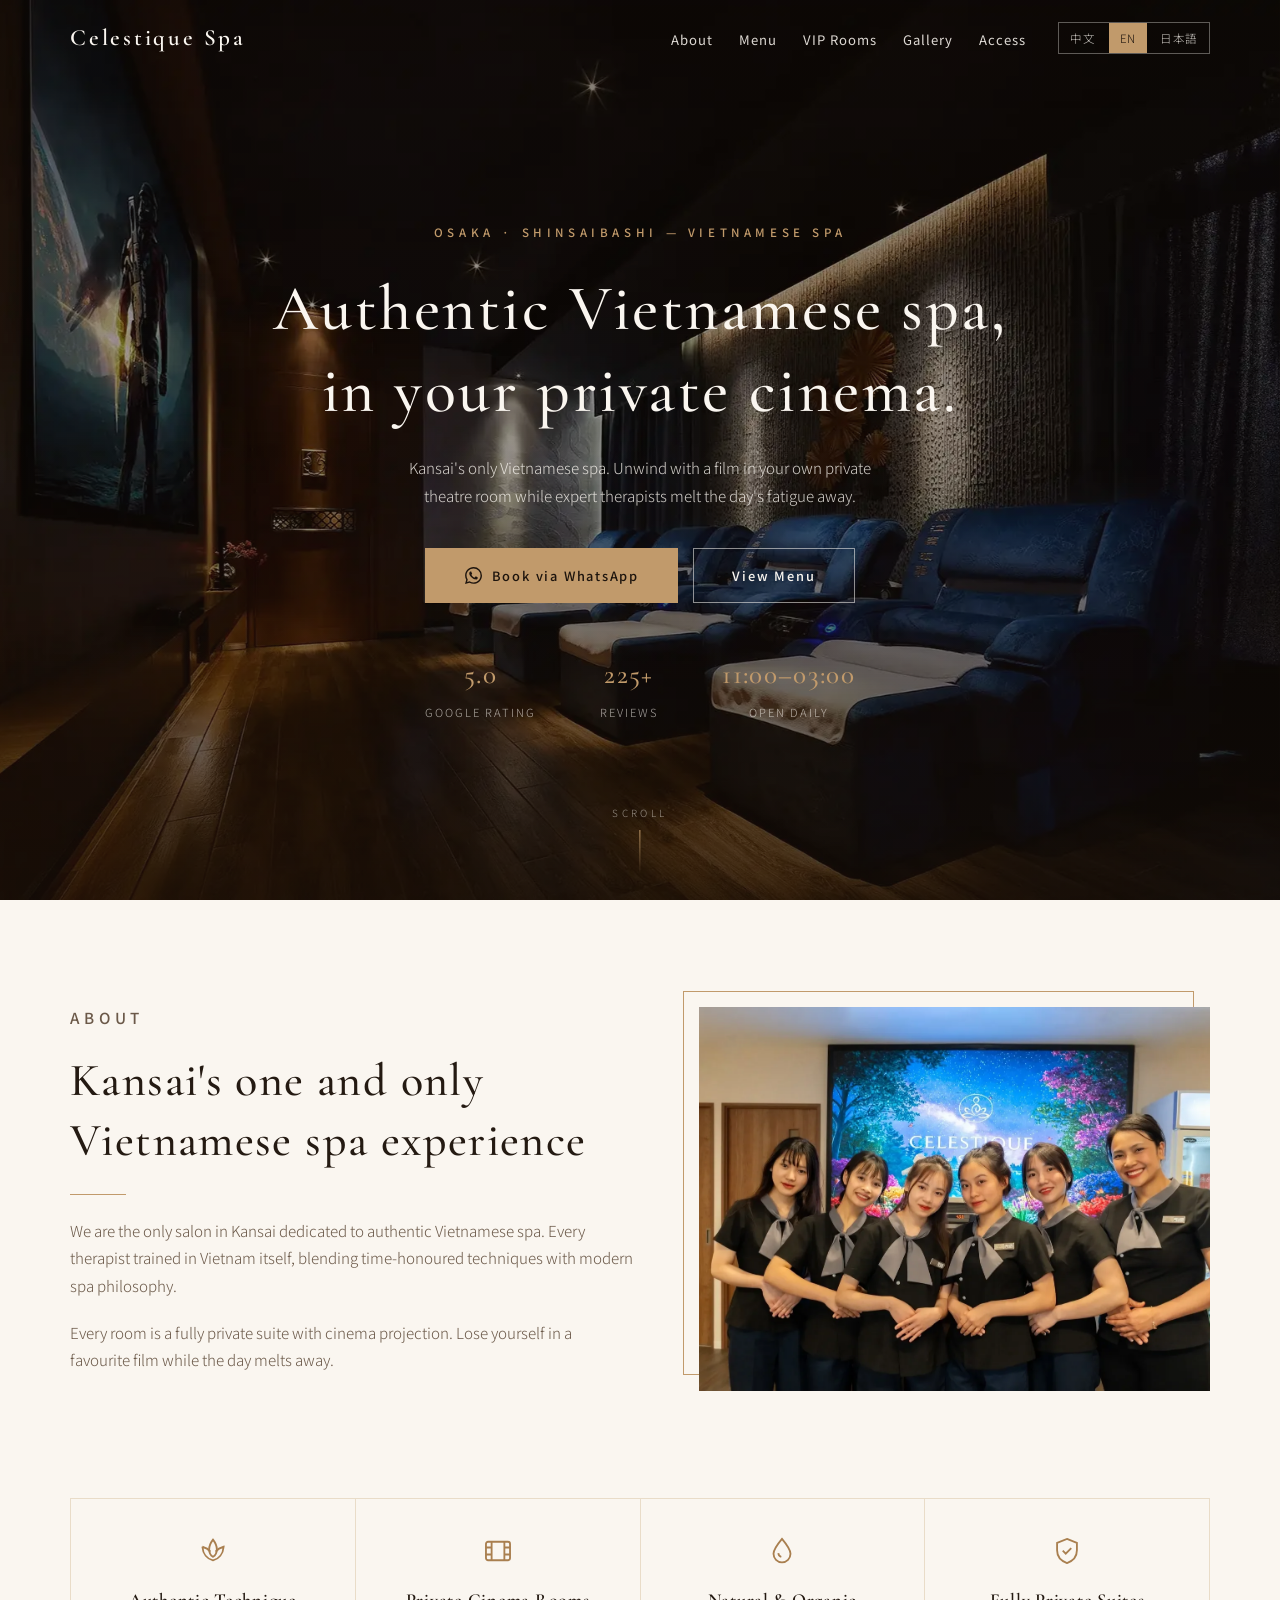
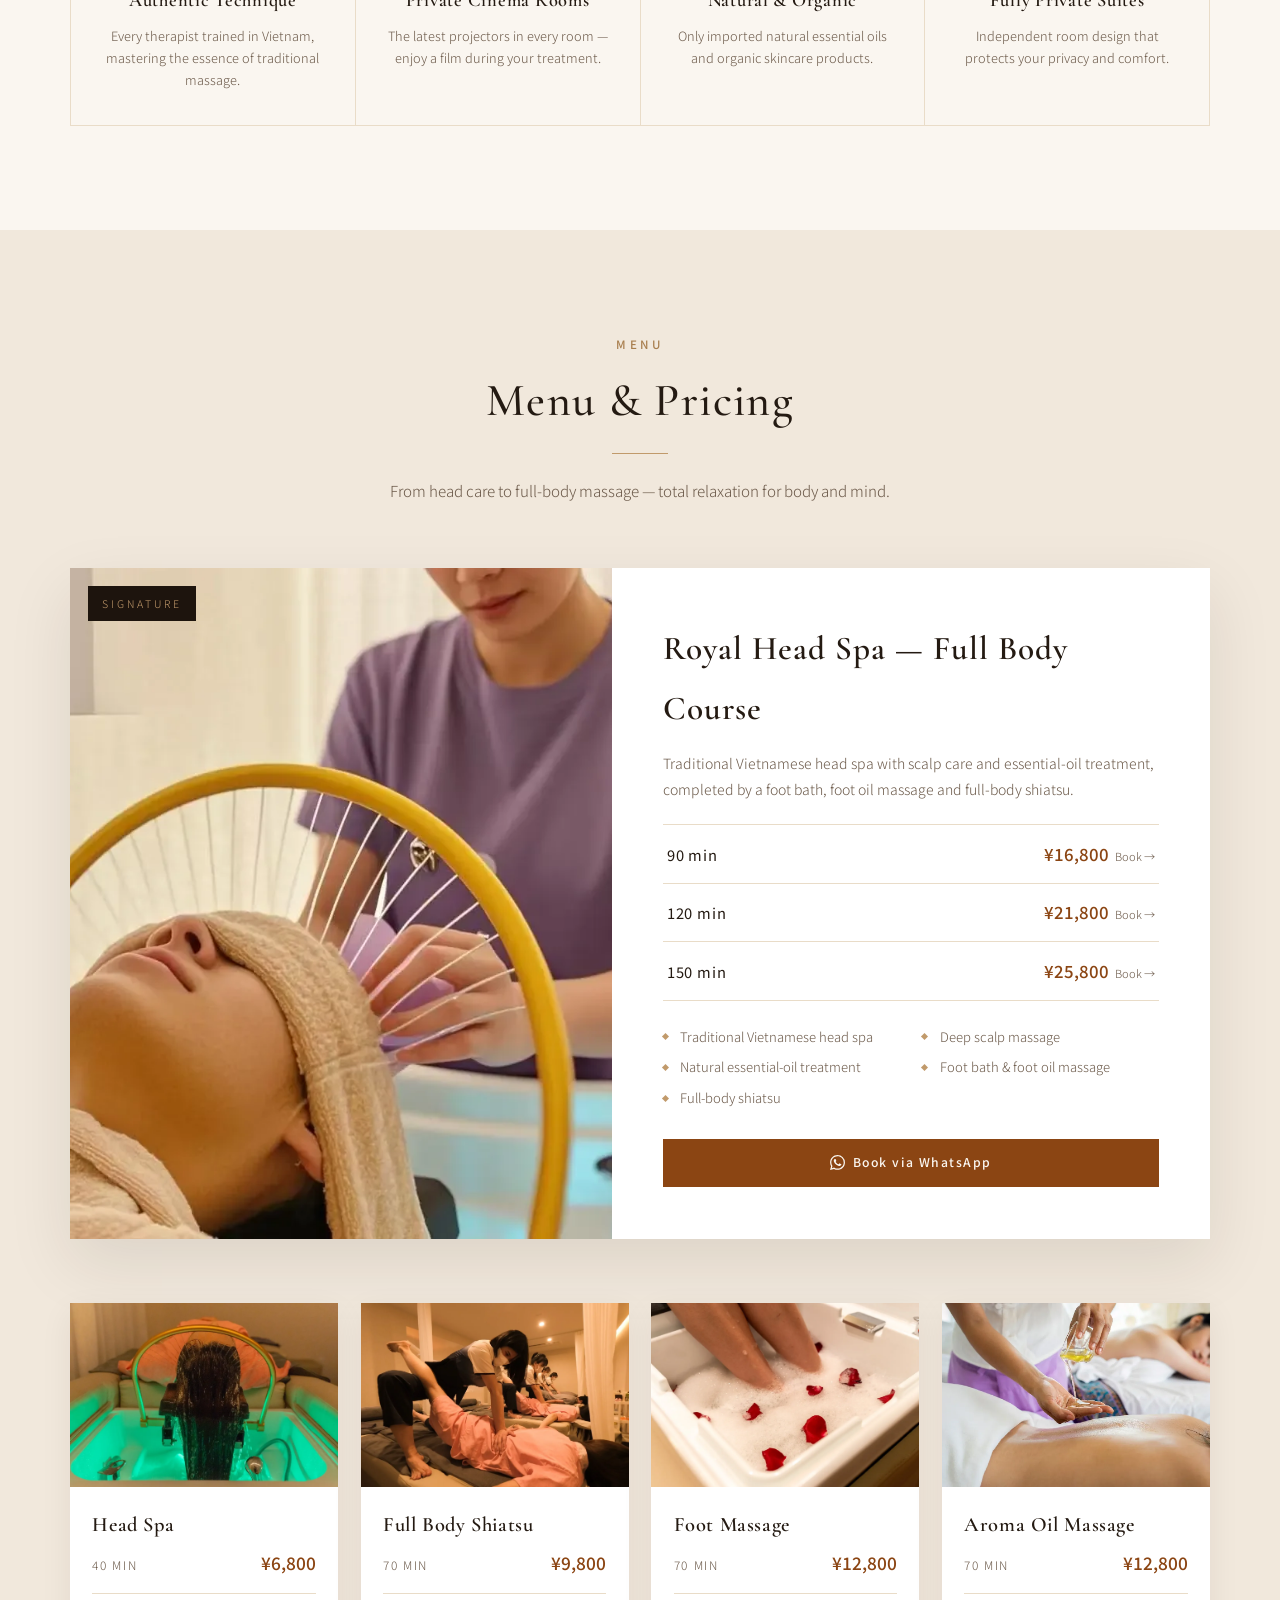
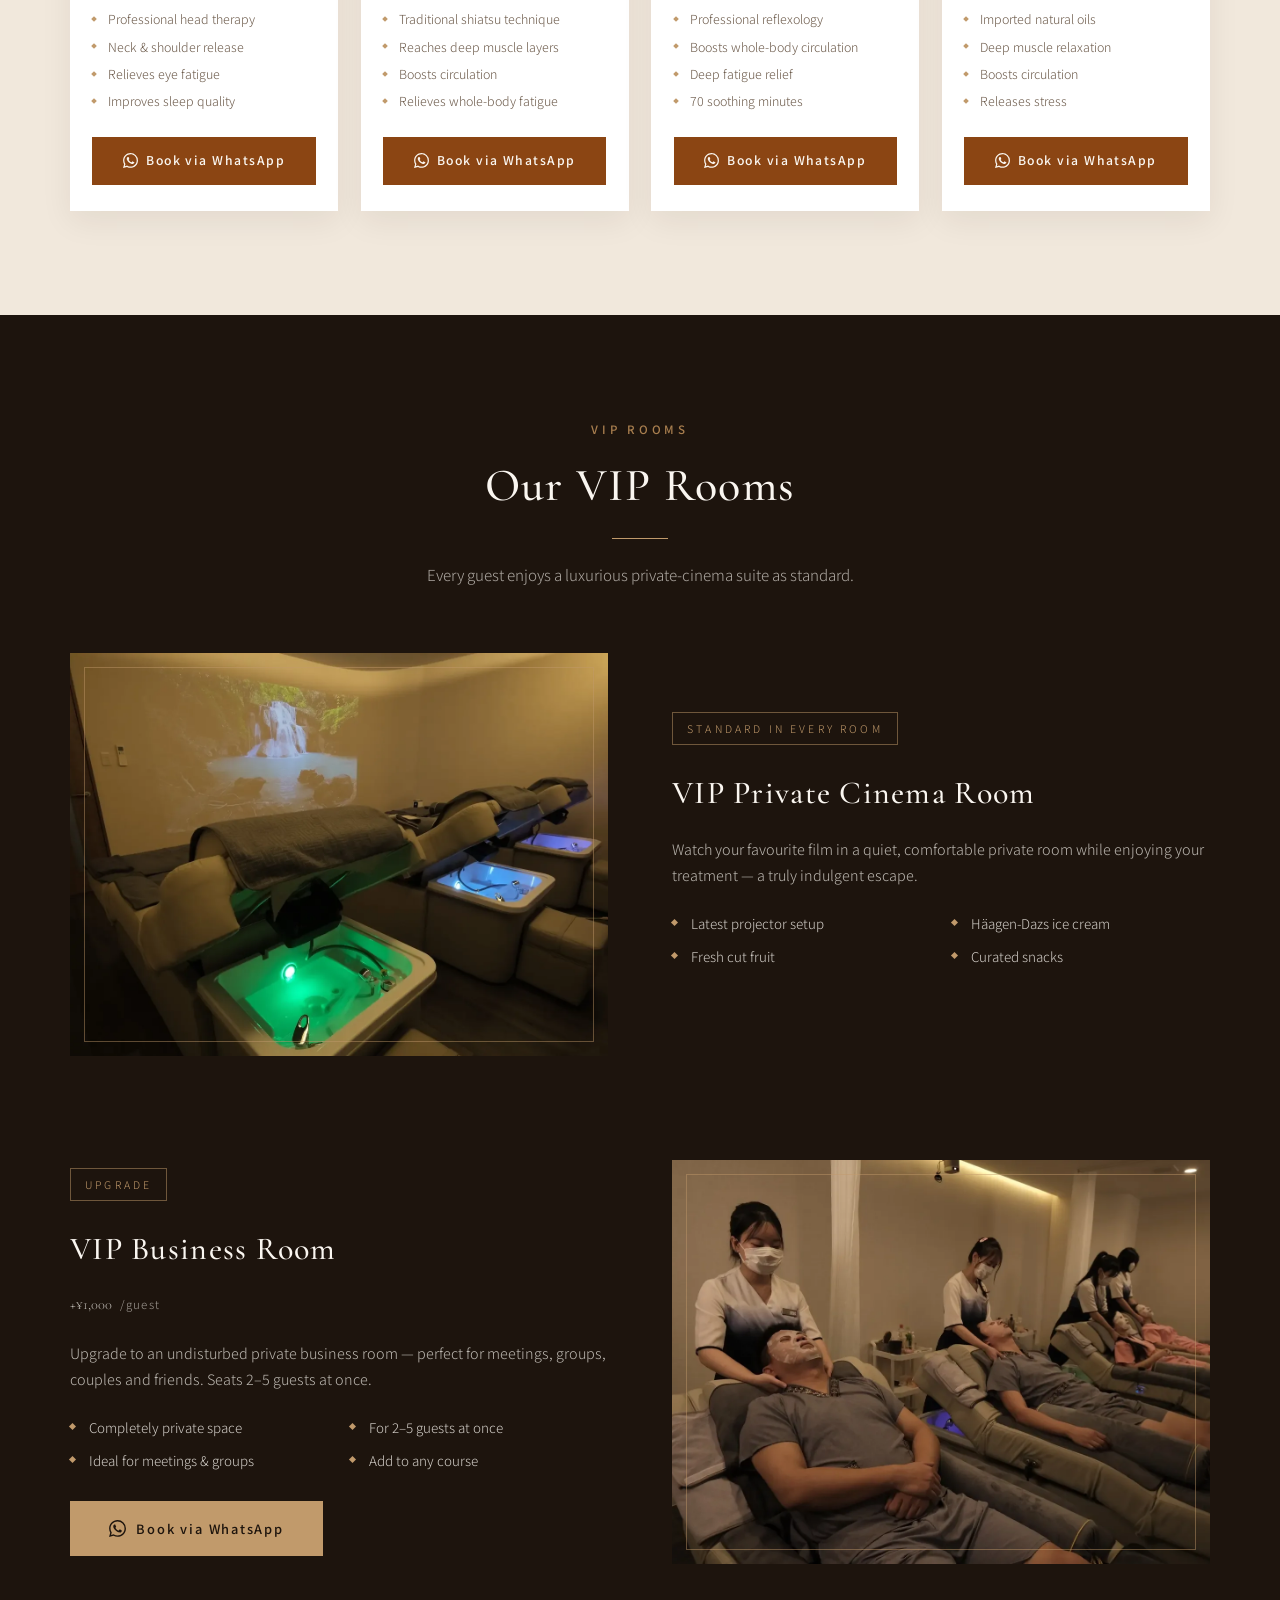
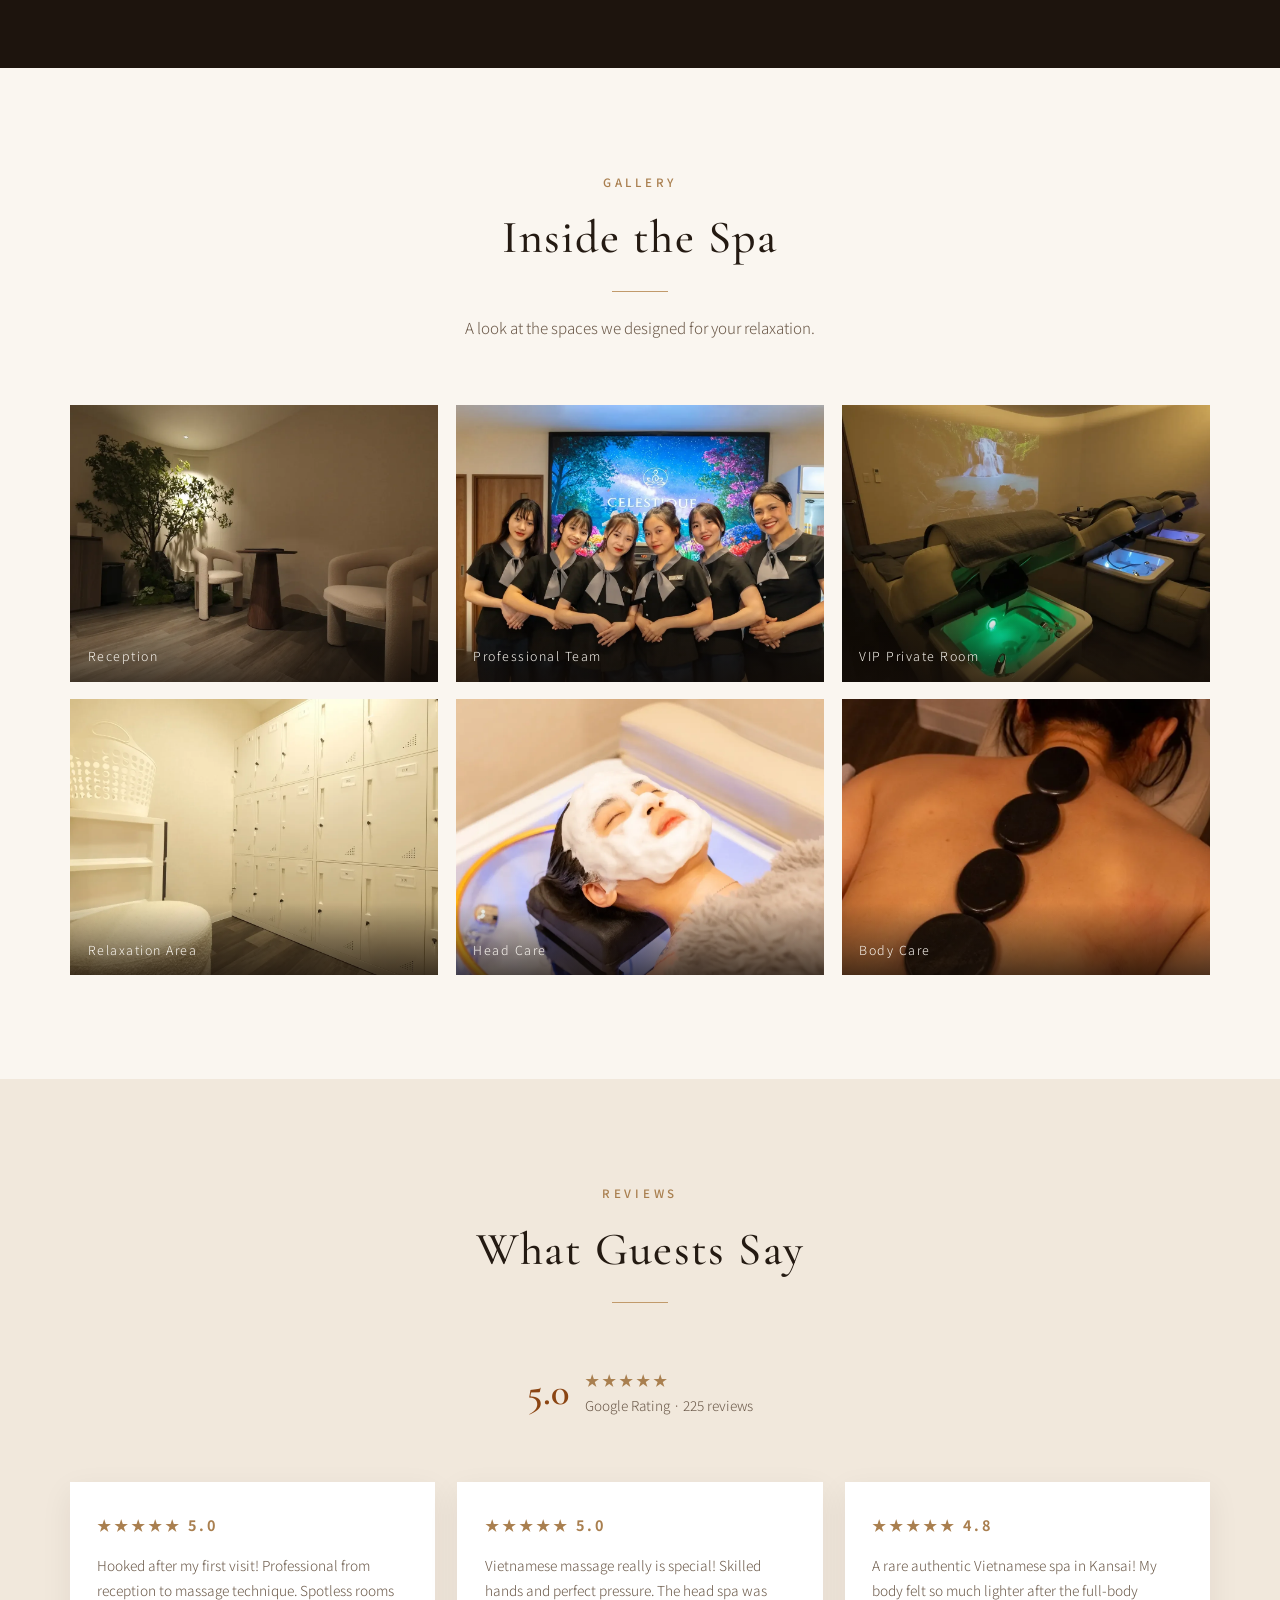
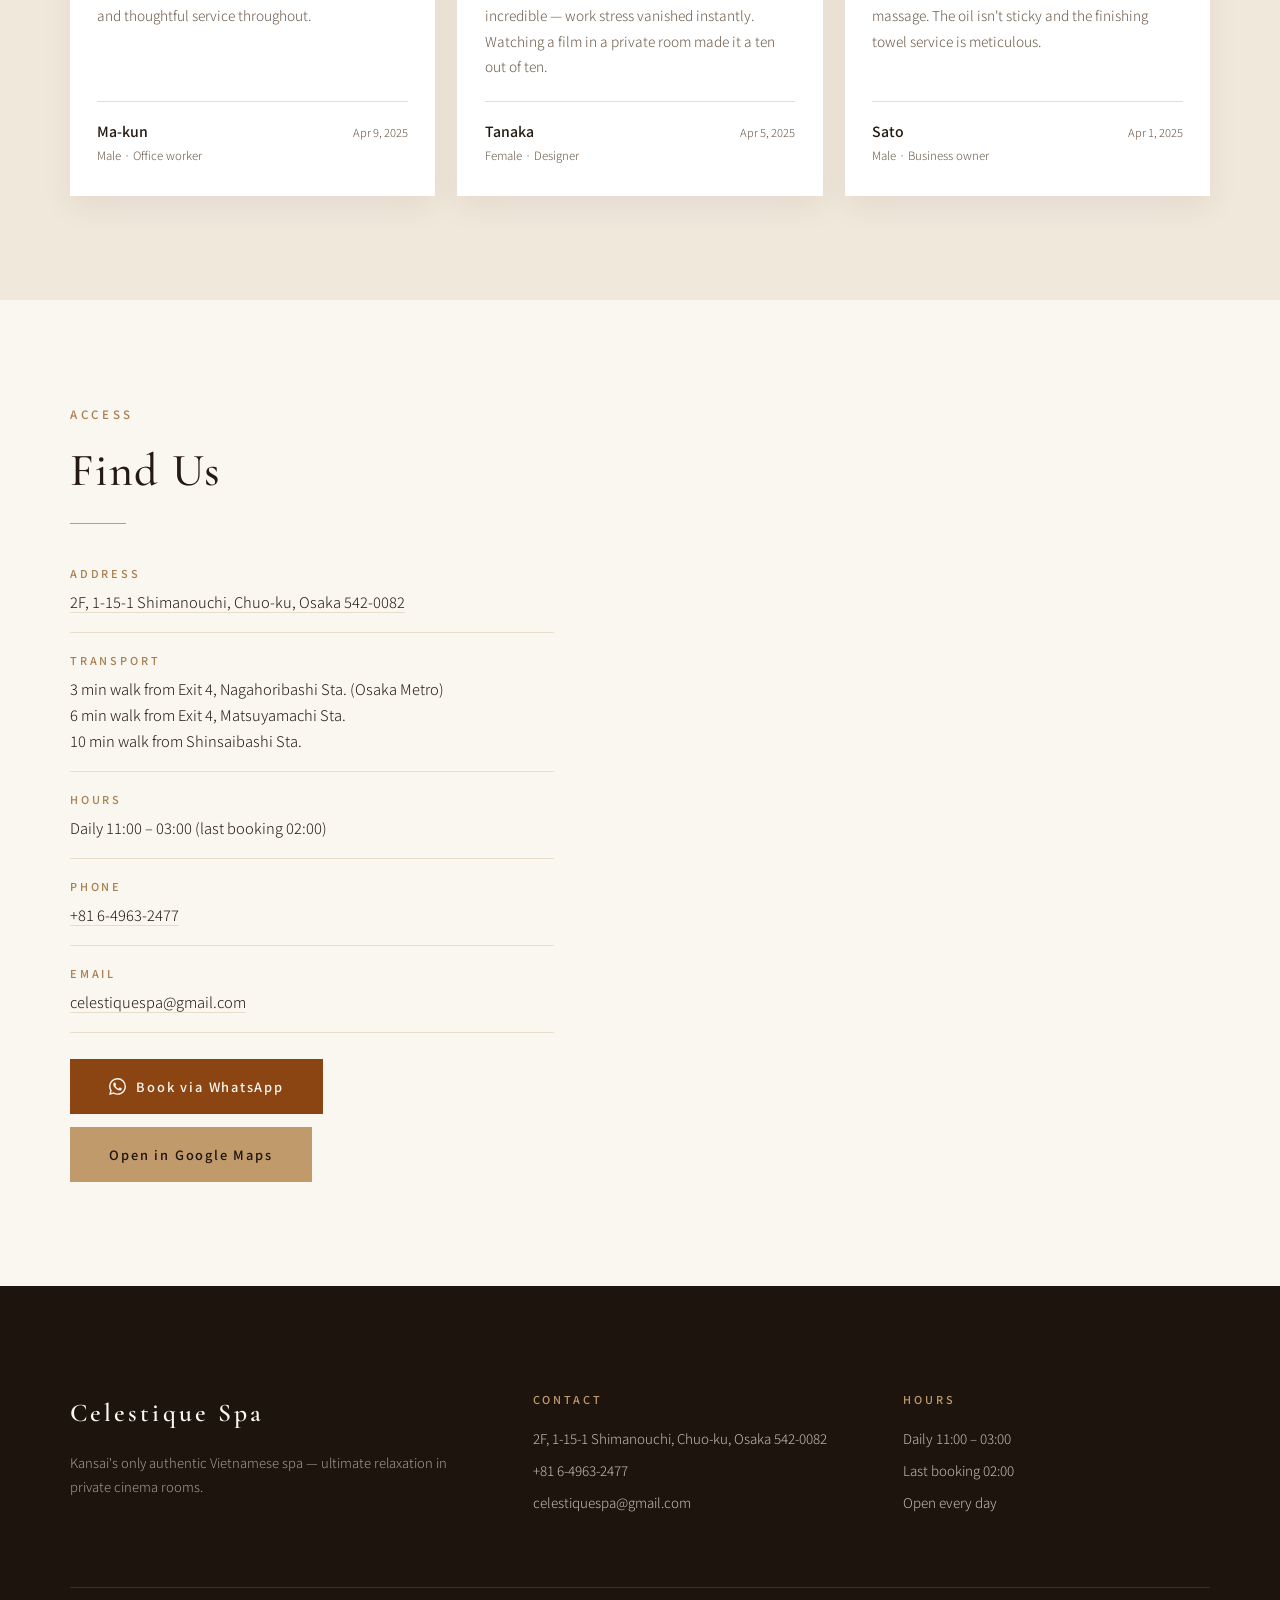
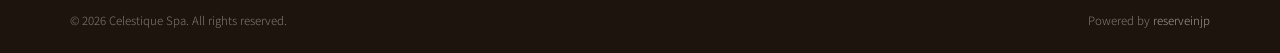
==== en/index.html @ 5b762992 "Remove floating booking button from language pages Co-Authored-By: Claude Opus 4.8 <noreply@anthropi" ====
<!DOCTYPE html>
<html lang="en">
<head>
  <meta charset="UTF-8">
  <meta name="viewport" content="width=device-width, initial-scale=1.0">
  <meta name="description" content="Kansai's only authentic Vietnamese spa. Royal head spa & massage in private cinema rooms, 3 min from Nagahoribashi Station. Open daily 11:00–03:00.">
  <title>Celestique Spa | Authentic Vietnamese Spa in Osaka — Private Cinema Rooms</title>
  <link rel="preconnect" href="https://fonts.googleapis.com">
  <link rel="preconnect" href="https://fonts.gstatic.com" crossorigin>
  <link href="https://fonts.googleapis.com/css2?family=Cormorant+Garamond:wght@400;500;600&family=Noto+Serif+JP:wght@400;500;600&family=Noto+Serif+SC:wght@400;500;600&family=Noto+Sans+JP:wght@300;400;500&family=Noto+Sans+SC:wght@300;400;500&display=swap" rel="stylesheet">
  <link rel="stylesheet" href="../styles.css">
</head>
<body>
  <header class="header" id="header">
    <nav class="nav container">
      <a href="../landing.html" class="logo">
        <span class="logo-en">Celestique Spa</span>
      </a>
      <button class="nav-toggle" aria-label="Menu" aria-expanded="false">
        <span></span>
        <span></span>
      </button>
      <div class="nav-menu">
        <ul class="nav-links">
          <li><a href="#about">About</a></li>
          <li><a href="#menu">Menu</a></li>
          <li><a href="#vip">VIP Rooms</a></li>
          <li><a href="#gallery">Gallery</a></li>
          <li><a href="#access">Access</a></li>
        </ul>
        <div class="lang-switch">
          <a href="../cn/index.html">中文</a>
          <a href="../en/index.html" class="active">EN</a>
          <a href="../jp/index.html">日本語</a>
        </div>
      </div>
    </nav>
  </header>

  <main>
    <section class="hero">
      <div class="hero-bg" style="background-image: url(../assets/images/hero.webp);"></div>
      <div class="hero-content">
        <p class="hero-eyebrow">Osaka · Shinsaibashi — Vietnamese Spa</p>
        <h1>Authentic Vietnamese spa,<br>in your private cinema.</h1>
        <p class="hero-sub">Kansai's only Vietnamese spa. Unwind with a film in your own private theatre room while expert therapists melt the day's fatigue away.</p>
        <div class="hero-cta">
          <a href="../booking.html" class="btn btn-gold"><svg viewBox="0 0 24 24" xmlns="http://www.w3.org/2000/svg"><path d="M17.472 14.382c-.297-.149-1.758-.867-2.03-.967-.273-.099-.471-.148-.67.15-.197.297-.767.966-.94 1.164-.173.199-.347.223-.644.075-.297-.15-1.255-.463-2.39-1.475-.884-.788-1.48-1.761-1.653-2.059-.173-.297-.018-.458.13-.606.134-.133.298-.347.446-.52.149-.174.198-.298.298-.497.099-.198.05-.371-.025-.52-.075-.149-.669-1.612-.916-2.207-.242-.579-.487-.5-.669-.51-.173-.008-.371-.01-.57-.01-.198 0-.52.074-.792.372-.272.297-1.04 1.016-1.04 2.479 0 1.462 1.065 2.875 1.213 3.074.149.198 2.096 3.2 5.077 4.487.709.306 1.262.489 1.694.625.712.227 1.36.195 1.871.118.571-.085 1.758-.719 2.006-1.413.248-.694.248-1.289.173-1.413-.074-.124-.272-.198-.57-.347m-5.421 7.403h-.004a9.87 9.87 0 01-5.031-1.378l-.361-.214-3.741.982.998-3.648-.235-.374a9.86 9.86 0 01-1.51-5.26c.001-5.45 4.436-9.884 9.888-9.884 2.64 0 5.122 1.03 6.988 2.898a9.825 9.825 0 012.893 6.994c-.003 5.45-4.437 9.884-9.885 9.884m8.413-18.297A11.815 11.815 0 0012.05 0C5.495 0 .16 5.335.157 11.892c0 2.096.547 4.142 1.588 5.945L.057 24l6.305-1.654a11.882 11.882 0 005.683 1.448h.005c6.554 0 11.89-5.335 11.893-11.893a11.821 11.821 0 00-3.48-8.413Z"/></svg> Book via WhatsApp</a>
          <a href="#menu" class="btn btn-ghost">View Menu</a>
        </div>
        <div class="hero-stats">
          <div class="hero-stat"><strong>5.0</strong><span>Google Rating</span></div>
          <div class="hero-stat"><strong>225+</strong><span>Reviews</span></div>
          <div class="hero-stat"><strong>11:00–03:00</strong><span>Open Daily</span></div>
        </div>
      </div>
      <div class="hero-scroll"><span>Scroll</span><div class="line"></div></div>
    </section>

    <section class="section" id="about">
      <div class="container">
        <div class="about-grid">
          <div class="about-text">
            <p class="eyebrow">About</p>
            <h2 class="section-title">Kansai's one and only<br>Vietnamese spa experience</h2>
            <div class="gold-rule"></div>
            <p>We are the only salon in Kansai dedicated to authentic Vietnamese spa. Every therapist trained in Vietnam itself, blending time-honoured techniques with modern spa philosophy.</p>
            <p>Every room is a fully private suite with cinema projection. Lose yourself in a favourite film while the day melts away.</p>
          </div>
          <div class="about-media">
            <img src="../assets/images/about-team.webp" alt="Celestique Spa professional team" loading="lazy">
          </div>
        </div>
        <div class="features">
        <div class="feature">
          <svg viewBox="0 0 24 24"><path d="M12 4c-1.8 2.4-2.7 4.6-2.7 6.7 0 2.6 1.2 4.5 2.7 5.4 1.5-.9 2.7-2.8 2.7-5.4 0-2.1-.9-4.3-2.7-6.7z"/><path d="M4.5 9c.4 5.1 3.4 8.7 7.5 9.6 4.1-.9 7.1-4.5 7.5-9.6-2.5.7-4.4 1.9-5.6 3.4M10.1 12.4C8.9 10.9 7 9.7 4.5 9"/></svg>
          <h3>Authentic Technique</h3>
          <p>Every therapist trained in Vietnam, mastering the essence of traditional massage.</p>
        </div>
        <div class="feature">
          <svg viewBox="0 0 24 24"><rect x="3.5" y="5.5" width="17" height="13" rx="1.5"/><path d="M7.5 5.5v13M16.5 5.5v13M3.5 9.5h4M3.5 14.5h4M16.5 9.5h4M16.5 14.5h4"/></svg>
          <h3>Private Cinema Rooms</h3>
          <p>The latest projectors in every room — enjoy a film during your treatment.</p>
        </div>
        <div class="feature">
          <svg viewBox="0 0 24 24"><path d="M12 3.5c3.5 4.2 6 7.4 6 10.5a6 6 0 0 1-12 0c0-3.1 2.5-6.3 6-10.5z"/><path d="M9.5 13.5a2.6 2.6 0 0 0 2 2.6"/></svg>
          <h3>Natural & Organic</h3>
          <p>Only imported natural essential oils and organic skincare products.</p>
        </div>
        <div class="feature">
          <svg viewBox="0 0 24 24"><path d="M12 3.5l7 2.8v5.2c0 4.4-3 7.6-7 9-4-1.4-7-4.6-7-9V6.3l7-2.8z"/><path d="M9 11.8l2.1 2.1 3.9-4"/></svg>
          <h3>Fully Private Suites</h3>
          <p>Independent room design that protects your privacy and comfort.</p>
        </div>
        </div>
      </div>
    </section>

    <section class="section section-alt" id="menu">
      <div class="container">
        <header class="section-head center">
          <p class="eyebrow">Menu</p>
          <h2 class="section-title">Menu & Pricing</h2>
          <div class="gold-rule"></div>
          <p class="section-lead">From head care to full-body massage — total relaxation for body and mind.</p>
        </header>

        <article class="signature">
          <div class="signature-media">
            <img src="../assets/images/signature-headspa.webp" alt="Celestique Spa Royal Head Spa — Full Body Course" loading="lazy">
            <span class="signature-badge">Signature</span>
          </div>
          <div class="signature-body">
            <h3>Royal Head Spa — Full Body Course</h3>
            <p>Traditional Vietnamese head spa with scalp care and essential-oil treatment, completed by a foot bath, foot oil massage and full-body shiatsu.</p>
            <div class="price-rows">
            <a class="price-row" href="../booking.html?service=Royal%20Head%20Spa%20Course%2090%20min">
              <span class="duration">90 min</span>
              <span class="amount">¥16,800<small>Book →</small></span>
            </a>
            <a class="price-row" href="../booking.html?service=Royal%20Head%20Spa%20Course%20120%20min">
              <span class="duration">120 min</span>
              <span class="amount">¥21,800<small>Book →</small></span>
            </a>
            <a class="price-row" href="../booking.html?service=Royal%20Head%20Spa%20Course%20150%20min">
              <span class="duration">150 min</span>
              <span class="amount">¥25,800<small>Book →</small></span>
            </a>
            </div>
            <ul class="includes">
              <li>Traditional Vietnamese head spa</li>
              <li>Deep scalp massage</li>
              <li>Natural essential-oil treatment</li>
              <li>Foot bath & foot oil massage</li>
              <li>Full-body shiatsu</li>
            </ul>
            <a class="btn-book" href="../booking.html?service=Royal%20Head%20Spa%20Course%2090%20min"><svg viewBox="0 0 24 24" xmlns="http://www.w3.org/2000/svg"><path d="M17.472 14.382c-.297-.149-1.758-.867-2.03-.967-.273-.099-.471-.148-.67.15-.197.297-.767.966-.94 1.164-.173.199-.347.223-.644.075-.297-.15-1.255-.463-2.39-1.475-.884-.788-1.48-1.761-1.653-2.059-.173-.297-.018-.458.13-.606.134-.133.298-.347.446-.52.149-.174.198-.298.298-.497.099-.198.05-.371-.025-.52-.075-.149-.669-1.612-.916-2.207-.242-.579-.487-.5-.669-.51-.173-.008-.371-.01-.57-.01-.198 0-.52.074-.792.372-.272.297-1.04 1.016-1.04 2.479 0 1.462 1.065 2.875 1.213 3.074.149.198 2.096 3.2 5.077 4.487.709.306 1.262.489 1.694.625.712.227 1.36.195 1.871.118.571-.085 1.758-.719 2.006-1.413.248-.694.248-1.289.173-1.413-.074-.124-.272-.198-.57-.347m-5.421 7.403h-.004a9.87 9.87 0 01-5.031-1.378l-.361-.214-3.741.982.998-3.648-.235-.374a9.86 9.86 0 01-1.51-5.26c.001-5.45 4.436-9.884 9.888-9.884 2.64 0 5.122 1.03 6.988 2.898a9.825 9.825 0 012.893 6.994c-.003 5.45-4.437 9.884-9.885 9.884m8.413-18.297A11.815 11.815 0 0012.05 0C5.495 0 .16 5.335.157 11.892c0 2.096.547 4.142 1.588 5.945L.057 24l6.305-1.654a11.882 11.882 0 005.683 1.448h.005c6.554 0 11.89-5.335 11.893-11.893a11.821 11.821 0 00-3.48-8.413Z"/></svg> Book via WhatsApp</a>
          </div>
        </article>

        <div class="menu-grid">
        <article class="menu-card">
          <div class="menu-card-media"><img src="../assets/images/svc-headspa.webp" alt="Celestique Spa Head spa" loading="lazy"></div>
          <div class="menu-card-body">
            <h3>Head Spa</h3>
            <div class="menu-meta"><span class="duration">40 min</span><span class="amount">¥6,800</span></div>
            <ul class="menu-points">
              <li>Professional head therapy</li>
              <li>Neck & shoulder release</li>
              <li>Relieves eye fatigue</li>
              <li>Improves sleep quality</li>
            </ul>
            <a class="btn-book" href="../booking.html?service=Head%20Spa%2040%20min"><svg viewBox="0 0 24 24" xmlns="http://www.w3.org/2000/svg"><path d="M17.472 14.382c-.297-.149-1.758-.867-2.03-.967-.273-.099-.471-.148-.67.15-.197.297-.767.966-.94 1.164-.173.199-.347.223-.644.075-.297-.15-1.255-.463-2.39-1.475-.884-.788-1.48-1.761-1.653-2.059-.173-.297-.018-.458.13-.606.134-.133.298-.347.446-.52.149-.174.198-.298.298-.497.099-.198.05-.371-.025-.52-.075-.149-.669-1.612-.916-2.207-.242-.579-.487-.5-.669-.51-.173-.008-.371-.01-.57-.01-.198 0-.52.074-.792.372-.272.297-1.04 1.016-1.04 2.479 0 1.462 1.065 2.875 1.213 3.074.149.198 2.096 3.2 5.077 4.487.709.306 1.262.489 1.694.625.712.227 1.36.195 1.871.118.571-.085 1.758-.719 2.006-1.413.248-.694.248-1.289.173-1.413-.074-.124-.272-.198-.57-.347m-5.421 7.403h-.004a9.87 9.87 0 01-5.031-1.378l-.361-.214-3.741.982.998-3.648-.235-.374a9.86 9.86 0 01-1.51-5.26c.001-5.45 4.436-9.884 9.888-9.884 2.64 0 5.122 1.03 6.988 2.898a9.825 9.825 0 012.893 6.994c-.003 5.45-4.437 9.884-9.885 9.884m8.413-18.297A11.815 11.815 0 0012.05 0C5.495 0 .16 5.335.157 11.892c0 2.096.547 4.142 1.588 5.945L.057 24l6.305-1.654a11.882 11.882 0 005.683 1.448h.005c6.554 0 11.89-5.335 11.893-11.893a11.821 11.821 0 00-3.48-8.413Z"/></svg> Book via WhatsApp</a>
          </div>
        </article>
        <article class="menu-card">
          <div class="menu-card-media"><img src="../assets/images/svc-shiatsu.webp" alt="Celestique Spa Full body shiatsu massage" loading="lazy"></div>
          <div class="menu-card-body">
            <h3>Full Body Shiatsu</h3>
            <div class="menu-meta"><span class="duration">70 min</span><span class="amount">¥9,800</span></div>
            <ul class="menu-points">
              <li>Traditional shiatsu technique</li>
              <li>Reaches deep muscle layers</li>
              <li>Boosts circulation</li>
              <li>Relieves whole-body fatigue</li>
            </ul>
            <a class="btn-book" href="../booking.html?service=Full%20Body%20Shiatsu%2070%20min"><svg viewBox="0 0 24 24" xmlns="http://www.w3.org/2000/svg"><path d="M17.472 14.382c-.297-.149-1.758-.867-2.03-.967-.273-.099-.471-.148-.67.15-.197.297-.767.966-.94 1.164-.173.199-.347.223-.644.075-.297-.15-1.255-.463-2.39-1.475-.884-.788-1.48-1.761-1.653-2.059-.173-.297-.018-.458.13-.606.134-.133.298-.347.446-.52.149-.174.198-.298.298-.497.099-.198.05-.371-.025-.52-.075-.149-.669-1.612-.916-2.207-.242-.579-.487-.5-.669-.51-.173-.008-.371-.01-.57-.01-.198 0-.52.074-.792.372-.272.297-1.04 1.016-1.04 2.479 0 1.462 1.065 2.875 1.213 3.074.149.198 2.096 3.2 5.077 4.487.709.306 1.262.489 1.694.625.712.227 1.36.195 1.871.118.571-.085 1.758-.719 2.006-1.413.248-.694.248-1.289.173-1.413-.074-.124-.272-.198-.57-.347m-5.421 7.403h-.004a9.87 9.87 0 01-5.031-1.378l-.361-.214-3.741.982.998-3.648-.235-.374a9.86 9.86 0 01-1.51-5.26c.001-5.45 4.436-9.884 9.888-9.884 2.64 0 5.122 1.03 6.988 2.898a9.825 9.825 0 012.893 6.994c-.003 5.45-4.437 9.884-9.885 9.884m8.413-18.297A11.815 11.815 0 0012.05 0C5.495 0 .16 5.335.157 11.892c0 2.096.547 4.142 1.588 5.945L.057 24l6.305-1.654a11.882 11.882 0 005.683 1.448h.005c6.554 0 11.89-5.335 11.893-11.893a11.821 11.821 0 00-3.48-8.413Z"/></svg> Book via WhatsApp</a>
          </div>
        </article>
        <article class="menu-card">
          <div class="menu-card-media"><img src="../assets/images/svc-foot.webp" alt="Celestique Spa Foot massage" loading="lazy"></div>
          <div class="menu-card-body">
            <h3>Foot Massage</h3>
            <div class="menu-meta"><span class="duration">70 min</span><span class="amount">¥12,800</span></div>
            <ul class="menu-points">
              <li>Professional reflexology</li>
              <li>Boosts whole-body circulation</li>
              <li>Deep fatigue relief</li>
              <li>70 soothing minutes</li>
            </ul>
            <a class="btn-book" href="../booking.html?service=Foot%20Massage%2070%20min"><svg viewBox="0 0 24 24" xmlns="http://www.w3.org/2000/svg"><path d="M17.472 14.382c-.297-.149-1.758-.867-2.03-.967-.273-.099-.471-.148-.67.15-.197.297-.767.966-.94 1.164-.173.199-.347.223-.644.075-.297-.15-1.255-.463-2.39-1.475-.884-.788-1.48-1.761-1.653-2.059-.173-.297-.018-.458.13-.606.134-.133.298-.347.446-.52.149-.174.198-.298.298-.497.099-.198.05-.371-.025-.52-.075-.149-.669-1.612-.916-2.207-.242-.579-.487-.5-.669-.51-.173-.008-.371-.01-.57-.01-.198 0-.52.074-.792.372-.272.297-1.04 1.016-1.04 2.479 0 1.462 1.065 2.875 1.213 3.074.149.198 2.096 3.2 5.077 4.487.709.306 1.262.489 1.694.625.712.227 1.36.195 1.871.118.571-.085 1.758-.719 2.006-1.413.248-.694.248-1.289.173-1.413-.074-.124-.272-.198-.57-.347m-5.421 7.403h-.004a9.87 9.87 0 01-5.031-1.378l-.361-.214-3.741.982.998-3.648-.235-.374a9.86 9.86 0 01-1.51-5.26c.001-5.45 4.436-9.884 9.888-9.884 2.64 0 5.122 1.03 6.988 2.898a9.825 9.825 0 012.893 6.994c-.003 5.45-4.437 9.884-9.885 9.884m8.413-18.297A11.815 11.815 0 0012.05 0C5.495 0 .16 5.335.157 11.892c0 2.096.547 4.142 1.588 5.945L.057 24l6.305-1.654a11.882 11.882 0 005.683 1.448h.005c6.554 0 11.89-5.335 11.893-11.893a11.821 11.821 0 00-3.48-8.413Z"/></svg> Book via WhatsApp</a>
          </div>
        </article>
        <article class="menu-card">
          <div class="menu-card-media"><img src="../assets/images/svc-oil.webp" alt="Celestique Spa Aroma oil massage" loading="lazy"></div>
          <div class="menu-card-body">
            <h3>Aroma Oil Massage</h3>
            <div class="menu-meta"><span class="duration">70 min</span><span class="amount">¥12,800</span></div>
            <ul class="menu-points">
              <li>Imported natural oils</li>
              <li>Deep muscle relaxation</li>
              <li>Boosts circulation</li>
              <li>Releases stress</li>
            </ul>
            <a class="btn-book" href="../booking.html?service=Aroma%20Oil%20Massage%2070%20min"><svg viewBox="0 0 24 24" xmlns="http://www.w3.org/2000/svg"><path d="M17.472 14.382c-.297-.149-1.758-.867-2.03-.967-.273-.099-.471-.148-.67.15-.197.297-.767.966-.94 1.164-.173.199-.347.223-.644.075-.297-.15-1.255-.463-2.39-1.475-.884-.788-1.48-1.761-1.653-2.059-.173-.297-.018-.458.13-.606.134-.133.298-.347.446-.52.149-.174.198-.298.298-.497.099-.198.05-.371-.025-.52-.075-.149-.669-1.612-.916-2.207-.242-.579-.487-.5-.669-.51-.173-.008-.371-.01-.57-.01-.198 0-.52.074-.792.372-.272.297-1.04 1.016-1.04 2.479 0 1.462 1.065 2.875 1.213 3.074.149.198 2.096 3.2 5.077 4.487.709.306 1.262.489 1.694.625.712.227 1.36.195 1.871.118.571-.085 1.758-.719 2.006-1.413.248-.694.248-1.289.173-1.413-.074-.124-.272-.198-.57-.347m-5.421 7.403h-.004a9.87 9.87 0 01-5.031-1.378l-.361-.214-3.741.982.998-3.648-.235-.374a9.86 9.86 0 01-1.51-5.26c.001-5.45 4.436-9.884 9.888-9.884 2.64 0 5.122 1.03 6.988 2.898a9.825 9.825 0 012.893 6.994c-.003 5.45-4.437 9.884-9.885 9.884m8.413-18.297A11.815 11.815 0 0012.05 0C5.495 0 .16 5.335.157 11.892c0 2.096.547 4.142 1.588 5.945L.057 24l6.305-1.654a11.882 11.882 0 005.683 1.448h.005c6.554 0 11.89-5.335 11.893-11.893a11.821 11.821 0 00-3.48-8.413Z"/></svg> Book via WhatsApp</a>
          </div>
        </article>
        </div>
      </div>
    </section>

    <section class="section vip" id="vip">
      <div class="container">
        <header class="section-head center">
          <p class="eyebrow">VIP Rooms</p>
          <h2 class="section-title">Our VIP Rooms</h2>
          <div class="gold-rule"></div>
          <p class="section-lead">Every guest enjoys a luxurious private-cinema suite as standard.</p>
        </header>

        <div class="vip-block">
          <div class="vip-media">
            <img src="../assets/images/vip-cinema.webp" alt="VIP private cinema room" loading="lazy">
          </div>
          <div class="vip-body">
            <span class="vip-tag">Standard in every room</span>
            <h3>VIP Private Cinema Room</h3>
            <p>Watch your favourite film in a quiet, comfortable private room while enjoying your treatment — a truly indulgent escape.</p>
            <ul class="vip-list">
              <li>Latest projector setup</li>
              <li>Häagen-Dazs ice cream</li>
              <li>Fresh cut fruit</li>
              <li>Curated snacks</li>
            </ul>
          </div>
        </div>

        <div class="vip-block reverse">
          <div class="vip-media">
            <img src="../assets/images/vip-business.webp" alt="VIP business room" loading="lazy">
          </div>
          <div class="vip-body">
            <span class="vip-tag">Upgrade</span>
            <h3>VIP Business Room</h3>
            <p class="vip-price">+¥1,000<small>/guest</small></p>
            <p>Upgrade to an undisturbed private business room — perfect for meetings, groups, couples and friends. Seats 2–5 guests at once.</p>
            <ul class="vip-list">
              <li>Completely private space</li>
              <li>For 2–5 guests at once</li>
              <li>Ideal for meetings & groups</li>
              <li>Add to any course</li>
            </ul>
            <a href="../booking.html" class="btn btn-gold"><svg viewBox="0 0 24 24" xmlns="http://www.w3.org/2000/svg"><path d="M17.472 14.382c-.297-.149-1.758-.867-2.03-.967-.273-.099-.471-.148-.67.15-.197.297-.767.966-.94 1.164-.173.199-.347.223-.644.075-.297-.15-1.255-.463-2.39-1.475-.884-.788-1.48-1.761-1.653-2.059-.173-.297-.018-.458.13-.606.134-.133.298-.347.446-.52.149-.174.198-.298.298-.497.099-.198.05-.371-.025-.52-.075-.149-.669-1.612-.916-2.207-.242-.579-.487-.5-.669-.51-.173-.008-.371-.01-.57-.01-.198 0-.52.074-.792.372-.272.297-1.04 1.016-1.04 2.479 0 1.462 1.065 2.875 1.213 3.074.149.198 2.096 3.2 5.077 4.487.709.306 1.262.489 1.694.625.712.227 1.36.195 1.871.118.571-.085 1.758-.719 2.006-1.413.248-.694.248-1.289.173-1.413-.074-.124-.272-.198-.57-.347m-5.421 7.403h-.004a9.87 9.87 0 01-5.031-1.378l-.361-.214-3.741.982.998-3.648-.235-.374a9.86 9.86 0 01-1.51-5.26c.001-5.45 4.436-9.884 9.888-9.884 2.64 0 5.122 1.03 6.988 2.898a9.825 9.825 0 012.893 6.994c-.003 5.45-4.437 9.884-9.885 9.884m8.413-18.297A11.815 11.815 0 0012.05 0C5.495 0 .16 5.335.157 11.892c0 2.096.547 4.142 1.588 5.945L.057 24l6.305-1.654a11.882 11.882 0 005.683 1.448h.005c6.554 0 11.89-5.335 11.893-11.893a11.821 11.821 0 00-3.48-8.413Z"/></svg> Book via WhatsApp</a>
          </div>
        </div>
      </div>
    </section>

    <section class="section" id="gallery">
      <div class="container">
        <header class="section-head center">
          <p class="eyebrow">Gallery</p>
          <h2 class="section-title">Inside the Spa</h2>
          <div class="gold-rule"></div>
          <p class="section-lead">A look at the spaces we designed for your relaxation.</p>
        </header>
        <div class="gallery-grid">
        <figure class="gallery-item">
          <img src="../assets/images/gallery-01.webp" alt="Celestique Spa Reception" loading="lazy">
          <figcaption>Reception</figcaption>
        </figure>
        <figure class="gallery-item">
          <img src="../assets/images/gallery-02.webp" alt="Celestique Spa Professional Team" loading="lazy">
          <figcaption>Professional Team</figcaption>
        </figure>
        <figure class="gallery-item">
          <img src="../assets/images/gallery-03.webp" alt="Celestique Spa VIP Private Room" loading="lazy">
          <figcaption>VIP Private Room</figcaption>
        </figure>
        <figure class="gallery-item">
          <img src="../assets/images/gallery-04.webp" alt="Celestique Spa Relaxation Area" loading="lazy">
          <figcaption>Relaxation Area</figcaption>
        </figure>
        <figure class="gallery-item">
          <img src="../assets/images/gallery-05.webp" alt="Celestique Spa Head Care" loading="lazy">
          <figcaption>Head Care</figcaption>
        </figure>
        <figure class="gallery-item">
          <img src="../assets/images/gallery-06.webp" alt="Celestique Spa Body Care" loading="lazy">
          <figcaption>Body Care</figcaption>
        </figure>
        </div>
      </div>
    </section>

    <section class="section section-alt" id="reviews">
      <div class="container">
        <header class="section-head center">
          <p class="eyebrow">Reviews</p>
          <h2 class="section-title">What Guests Say</h2>
          <div class="gold-rule"></div>
        </header>
        <div class="rating-banner">
          <strong>5.0</strong>
          <div>
            <div class="stars">★★★★★</div>
            <span>Google Rating · 225 reviews</span>
          </div>
        </div>
        <div class="review-grid">
        <article class="review-card">
          <div class="stars">★★★★★ <strong>5.0</strong></div>
          <blockquote>Hooked after my first visit! Professional from reception to massage technique. Spotless rooms and thoughtful service throughout.</blockquote>
          <div class="review-who">
            <div><strong>Ma-kun</strong><span>Male · Office worker</span></div>
            <time>Apr 9, 2025</time>
          </div>
        </article>
        <article class="review-card">
          <div class="stars">★★★★★ <strong>5.0</strong></div>
          <blockquote>Vietnamese massage really is special! Skilled hands and perfect pressure. The head spa was incredible — work stress vanished instantly. Watching a film in a private room made it a ten out of ten.</blockquote>
          <div class="review-who">
            <div><strong>Tanaka</strong><span>Female · Designer</span></div>
            <time>Apr 5, 2025</time>
          </div>
        </article>
        <article class="review-card">
          <div class="stars">★★★★★ <strong>4.8</strong></div>
          <blockquote>A rare authentic Vietnamese spa in Kansai! My body felt so much lighter after the full-body massage. The oil isn't sticky and the finishing towel service is meticulous.</blockquote>
          <div class="review-who">
            <div><strong>Sato</strong><span>Male · Business owner</span></div>
            <time>Apr 1, 2025</time>
          </div>
        </article>
        </div>
      </div>
    </section>

    <section class="section" id="access">
      <div class="container">
        <div class="access-grid">
          <div>
            <p class="eyebrow">Access</p>
            <h2 class="section-title">Find Us</h2>
            <div class="gold-rule"></div>
            <div class="access-item">
              <h4>Address</h4>
              <p><a href="https://maps.app.goo.gl/tpL7jkPrLn7CtPPL7" target="_blank" rel="noopener noreferrer">2F, 1-15-1 Shimanouchi, Chuo-ku, Osaka 542-0082</a></p>
            </div>
            <div class="access-item">
              <h4>Transport</h4>
              <p>3 min walk from Exit 4, Nagahoribashi Sta. (Osaka Metro)<br>6 min walk from Exit 4, Matsuyamachi Sta.<br>10 min walk from Shinsaibashi Sta.</p>
            </div>
            <div class="access-item">
              <h4>Hours</h4>
              <p>Daily 11:00 – 03:00 (last booking 02:00)</p>
            </div>
            <div class="access-item">
              <h4>Phone</h4>
              <p><a href="tel:+81649632477">+81 6-4963-2477</a></p>
            </div>
            <div class="access-item">
              <h4>Email</h4>
              <p><a href="mailto:celestiquespa@gmail.com">celestiquespa@gmail.com</a></p>
            </div>
            <div class="access-cta">
              <a href="../booking.html" class="btn btn-dark"><svg viewBox="0 0 24 24" xmlns="http://www.w3.org/2000/svg"><path d="M17.472 14.382c-.297-.149-1.758-.867-2.03-.967-.273-.099-.471-.148-.67.15-.197.297-.767.966-.94 1.164-.173.199-.347.223-.644.075-.297-.15-1.255-.463-2.39-1.475-.884-.788-1.48-1.761-1.653-2.059-.173-.297-.018-.458.13-.606.134-.133.298-.347.446-.52.149-.174.198-.298.298-.497.099-.198.05-.371-.025-.52-.075-.149-.669-1.612-.916-2.207-.242-.579-.487-.5-.669-.51-.173-.008-.371-.01-.57-.01-.198 0-.52.074-.792.372-.272.297-1.04 1.016-1.04 2.479 0 1.462 1.065 2.875 1.213 3.074.149.198 2.096 3.2 5.077 4.487.709.306 1.262.489 1.694.625.712.227 1.36.195 1.871.118.571-.085 1.758-.719 2.006-1.413.248-.694.248-1.289.173-1.413-.074-.124-.272-.198-.57-.347m-5.421 7.403h-.004a9.87 9.87 0 01-5.031-1.378l-.361-.214-3.741.982.998-3.648-.235-.374a9.86 9.86 0 01-1.51-5.26c.001-5.45 4.436-9.884 9.888-9.884 2.64 0 5.122 1.03 6.988 2.898a9.825 9.825 0 012.893 6.994c-.003 5.45-4.437 9.884-9.885 9.884m8.413-18.297A11.815 11.815 0 0012.05 0C5.495 0 .16 5.335.157 11.892c0 2.096.547 4.142 1.588 5.945L.057 24l6.305-1.654a11.882 11.882 0 005.683 1.448h.005c6.554 0 11.89-5.335 11.893-11.893a11.821 11.821 0 00-3.48-8.413Z"/></svg> Book via WhatsApp</a>
              <a href="https://maps.app.goo.gl/tpL7jkPrLn7CtPPL7" target="_blank" rel="noopener noreferrer" class="btn btn-gold">Open in Google Maps</a>
            </div>
          </div>
          <div class="access-map">
            <iframe title="Celestique Spa map" src="https://www.google.com/maps/embed?pb=!1m18!1m12!1m3!1d3281.3!2d135.5081792!3d34.6742656!2m3!1f0!2f0!3f0!3m2!1i1024!2i768!4f13.1!3m3!1m2!1s0x6000e79b96d84ff9%3A0xee2f1bea0f9bbe41!2sCelestique+Spa!5e0!3m2!1sen!2sjp!5m2!1sen!2sjp" allowfullscreen loading="lazy" referrerpolicy="no-referrer-when-downgrade"></iframe>
          </div>
        </div>
      </div>
    </section>
  </main>

  <footer class="footer">
    <div class="container">
      <div class="footer-grid">
        <div class="footer-brand">
          <span class="logo-en">Celestique Spa</span>
          <p>Kansai's only authentic Vietnamese spa — ultimate relaxation in private cinema rooms.</p>
        </div>
        <div>
          <h4>Contact</h4>
          <ul>
            <li>2F, 1-15-1 Shimanouchi, Chuo-ku, Osaka 542-0082</li>
            <li><a href="tel:+81649632477">+81 6-4963-2477</a></li>
            <li><a href="mailto:celestiquespa@gmail.com">celestiquespa@gmail.com</a></li>
          </ul>
        </div>
        <div>
          <h4>Hours</h4>
          <ul>
            <li>Daily 11:00 – 03:00</li>
            <li>Last booking 02:00</li>
            <li>Open every day</li>
          </ul>
        </div>
      </div>
      <div class="footer-bottom">
        <p>&copy; 2026 Celestique Spa. All rights reserved.</p>
        <p>Powered by <a href="https://reserveinjp.com/" target="_blank" rel="noopener">reserveinjp</a></p>
      </div>
    </div>
  </footer>
  <script src="../script.js"></script>
</body>
</html>
---- styles.css ----
/* ============================================================
   Celestique Spa — premium Vietnamese spa, Osaka
   Palette: espresso / saddle brown / champagne gold / warm cream
   ============================================================ */

* {
  margin: 0;
  padding: 0;
  box-sizing: border-box;
}

:root {
  --ink: #241a12;
  --ink-soft: #6b5949;
  --brand: #8B4513;
  --brand-deep: #6d3410;
  --gold: #c19a6b;
  --gold-deep: #a97f4f;
  --gold-pale: #e9dcc8;
  --cream: #faf6f0;
  --cream-deep: #f1e8dc;
  --dark: #1d140d;
  --dark-2: #2b1e14;
  --white: #ffffff;
  --whatsapp: #1E8E4F;
  --font-display: "Cormorant Garamond", "Noto Serif JP", "Noto Serif SC", serif;
  --font-body: "Noto Sans JP", "Noto Sans SC", sans-serif;
  --header-h: 76px;
  --space-sm: 0.75rem;
  --space-md: 1.25rem;
  --space-lg: 2rem;
  --space-xl: 4rem;
  --space-2xl: 6.5rem;
  --transition: 0.35s ease;
}

:lang(zh-CN) {
  --font-display: "Cormorant Garamond", "Noto Serif SC", "Noto Serif JP", serif;
  --font-body: "Noto Sans SC", "Noto Sans JP", sans-serif;
}

html {
  scroll-behavior: smooth;
  scroll-padding-top: var(--header-h);
}

body {
  font-family: var(--font-body);
  font-weight: 300;
  font-size: 16px;
  line-height: 1.8;
  color: var(--ink);
  background: var(--cream);
  -webkit-font-smoothing: antialiased;
}

img {
  max-width: 100%;
  display: block;
}

a {
  text-decoration: none;
  color: inherit;
}

ul {
  list-style: none;
}

.container {
  width: min(1140px, 100% - 48px);
  margin-inline: auto;
}

.section {
  padding: var(--space-2xl) 0;
}

/* ---- Typography helpers ---- */

.eyebrow {
  font-family: var(--font-body);
  font-size: 0.72rem;
  font-weight: 500;
  letter-spacing: 0.32em;
  text-transform: uppercase;
  color: var(--gold-deep);
  margin-bottom: 1rem;
}

.section-title {
  font-family: var(--font-display);
  font-size: clamp(1.9rem, 3.6vw, 2.9rem);
  font-weight: 500;
  line-height: 1.3;
  letter-spacing: 0.03em;
  text-wrap: balance;
  margin-bottom: 1rem;
}

.section-lead {
  max-width: 640px;
  color: var(--ink-soft);
  font-size: 0.95rem;
  text-wrap: balance;
}

.section-head {
  margin-bottom: var(--space-xl);
}

.section-head.center {
  text-align: center;
}

.section-head.center .section-lead {
  margin-inline: auto;
}

.gold-rule {
  width: 56px;
  height: 1px;
  background: var(--gold);
  margin: 1.4rem 0;
}

.center .gold-rule {
  margin-inline: auto;
}

/* ---- Buttons ---- */

.btn {
  display: inline-flex;
  align-items: center;
  justify-content: center;
  gap: 10px;
  padding: 0.95rem 2.4rem;
  font-family: var(--font-body);
  font-size: 0.8rem;
  font-weight: 500;
  letter-spacing: 0.14em;
  border: 1px solid transparent;
  cursor: pointer;
  transition: all var(--transition);
}

.btn svg {
  width: 17px;
  height: 17px;
  fill: currentColor;
  flex-shrink: 0;
}

.btn-gold {
  background: var(--gold);
  border-color: var(--gold);
  color: var(--dark);
}

.btn-gold:hover {
  background: var(--gold-deep);
  border-color: var(--gold-deep);
  color: var(--white);
  transform: translateY(-2px);
  box-shadow: 0 10px 26px rgba(139, 69, 19, 0.28);
}

.btn-ghost {
  background: transparent;
  border-color: rgba(250, 246, 240, 0.55);
  color: var(--cream);
}

.btn-ghost:hover {
  background: var(--cream);
  border-color: var(--cream);
  color: var(--ink);
  transform: translateY(-2px);
}

.btn-dark {
  background: var(--brand);
  border-color: var(--brand);
  color: var(--cream);
}

.btn-dark:hover {
  background: var(--brand-deep);
  border-color: var(--brand-deep);
  transform: translateY(-2px);
  box-shadow: 0 10px 26px rgba(109, 52, 16, 0.3);
}

/* ---- Header ---- */

.header {
  position: fixed;
  inset: 0 0 auto;
  z-index: 100;
  transition: background var(--transition), box-shadow var(--transition);
}

.header .nav {
  height: var(--header-h);
  display: flex;
  align-items: center;
  justify-content: space-between;
  gap: var(--space-lg);
}

.logo {
  display: flex;
  flex-direction: column;
  line-height: 1.15;
}

.logo-en {
  font-family: var(--font-display);
  font-size: 1.45rem;
  font-weight: 600;
  letter-spacing: 0.12em;
  color: var(--cream);
  transition: color var(--transition);
}

.logo-ja {
  font-size: 0.6rem;
  letter-spacing: 0.42em;
  color: var(--gold);
  text-transform: uppercase;
}

.nav-menu {
  display: flex;
  align-items: center;
  gap: var(--space-lg);
}

.nav-links {
  display: flex;
  gap: 1.6rem;
}

.nav-links a {
  font-size: 0.82rem;
  font-weight: 400;
  letter-spacing: 0.08em;
  color: rgba(250, 246, 240, 0.88);
  padding: 6px 0;
  border-bottom: 1px solid transparent;
  transition: color var(--transition), border-color var(--transition);
}

.nav-links a:hover {
  color: var(--gold);
  border-color: var(--gold);
}

.lang-switch {
  display: flex;
  gap: 2px;
  border: 1px solid rgba(250, 246, 240, 0.35);
  transition: border-color var(--transition);
}

.lang-switch a {
  padding: 5px 11px;
  font-size: 0.72rem;
  letter-spacing: 0.06em;
  color: rgba(250, 246, 240, 0.8);
  transition: all var(--transition);
}

.lang-switch a.active,
.lang-switch a:hover {
  background: var(--gold);
  color: var(--dark);
}

.header.scrolled {
  background: rgba(29, 20, 13, 0.92);
  backdrop-filter: blur(14px);
  box-shadow: 0 6px 24px rgba(0, 0, 0, 0.25);
}

.nav-toggle {
  display: none;
  flex-direction: column;
  justify-content: center;
  gap: 7px;
  width: 40px;
  height: 40px;
  background: none;
  border: none;
  cursor: pointer;
}

.nav-toggle span {
  display: block;
  height: 1px;
  background: var(--cream);
  transition: transform var(--transition), opacity var(--transition);
}

.nav-toggle.active span:nth-child(1) {
  transform: translateY(4px) rotate(45deg);
}

.nav-toggle.active span:nth-child(2) {
  transform: translateY(-4px) rotate(-45deg);
}

/* ---- Hero ---- */

.hero {
  position: relative;
  min-height: 100svh;
  display: flex;
  align-items: center;
  justify-content: center;
  text-align: center;
  color: var(--cream);
  background: var(--dark);
  overflow: hidden;
}

.hero-bg {
  position: absolute;
  inset: 0;
  background-size: cover;
  background-position: center;
  animation: heroZoom 18s ease-out forwards;
}

@keyframes heroZoom {
  from { transform: scale(1.08); }
  to   { transform: scale(1); }
}

.hero::after {
  content: "";
  position: absolute;
  inset: 0;
  background:
    linear-gradient(180deg, rgba(20, 13, 8, 0.55) 0%, rgba(20, 13, 8, 0.38) 45%, rgba(20, 13, 8, 0.78) 100%);
}

.hero-content {
  position: relative;
  z-index: 2;
  padding: calc(var(--header-h) + 40px) 24px 72px;
  max-width: 860px;
}

.hero-eyebrow {
  font-size: 0.72rem;
  font-weight: 500;
  letter-spacing: 0.4em;
  text-transform: uppercase;
  color: var(--gold);
  margin-bottom: 1.6rem;
}

.hero h1 {
  font-family: var(--font-display);
  font-size: clamp(2.2rem, 5.4vw, 4rem);
  font-weight: 500;
  line-height: 1.28;
  letter-spacing: 0.04em;
  text-wrap: balance;
  margin-bottom: 1.4rem;
}

.hero-sub {
  max-width: 560px;
  margin: 0 auto 2.4rem;
  font-size: 0.95rem;
  color: rgba(250, 246, 240, 0.82);
  text-wrap: balance;
}

.hero-cta {
  display: flex;
  flex-wrap: wrap;
  justify-content: center;
  gap: 0.9rem;
  margin-bottom: 3rem;
}

.hero-stats {
  display: flex;
  justify-content: center;
  gap: clamp(1.6rem, 5vw, 4rem);
}

.hero-stat {
  display: flex;
  flex-direction: column;
  gap: 2px;
}

.hero-stat strong {
  font-family: var(--font-display);
  font-size: 1.7rem;
  font-weight: 500;
  color: var(--gold);
  letter-spacing: 0.05em;
}

.hero-stat span {
  font-size: 0.7rem;
  letter-spacing: 0.18em;
  color: rgba(250, 246, 240, 0.65);
  text-transform: uppercase;
}

.hero-scroll {
  position: absolute;
  bottom: 26px;
  left: 50%;
  transform: translateX(-50%);
  z-index: 2;
  display: flex;
  flex-direction: column;
  align-items: center;
  gap: 8px;
  font-size: 0.62rem;
  letter-spacing: 0.34em;
  text-transform: uppercase;
  color: rgba(250, 246, 240, 0.55);
}

.hero-scroll .line {
  width: 1px;
  height: 44px;
  background: linear-gradient(to bottom, var(--gold), transparent);
  animation: scrollPulse 2.2s ease-in-out infinite;
}

@keyframes scrollPulse {
  0%, 100% { opacity: 1; transform: scaleY(1); }
  50%      { opacity: 0.4; transform: scaleY(0.75); }
}

/* ---- About ---- */

.about-grid {
  display: grid;
  grid-template-columns: 1.05fr 0.95fr;
  gap: clamp(2rem, 5vw, 4.5rem);
  align-items: center;
}

.about-media {
  position: relative;
}

.about-media img {
  width: 100%;
  aspect-ratio: 4 / 3;
  object-fit: cover;
}

.about-media::before {
  content: "";
  position: absolute;
  inset: -16px 16px 16px -16px;
  border: 1px solid var(--gold);
  z-index: -1;
}

.about-text p {
  color: var(--ink-soft);
  font-size: 0.95rem;
  margin-bottom: var(--space-md);
}

.features {
  display: grid;
  grid-template-columns: repeat(4, 1fr);
  gap: 1px;
  background: var(--gold-pale);
  border: 1px solid var(--gold-pale);
  margin-top: var(--space-2xl);
}

.feature {
  background: var(--cream);
  padding: 2.2rem 1.6rem;
  text-align: center;
  transition: background var(--transition);
}

.feature:hover {
  background: var(--white);
}

.feature svg {
  width: 34px;
  height: 34px;
  stroke: var(--gold-deep);
  fill: none;
  stroke-width: 1.3;
  margin: 0 auto 1rem;
  display: block;
}

.feature h3 {
  font-family: var(--font-display);
  font-size: 1.15rem;
  font-weight: 600;
  letter-spacing: 0.04em;
  margin-bottom: 0.5rem;
}

.feature p {
  font-size: 0.8rem;
  color: var(--ink-soft);
  line-height: 1.7;
}

/* ---- Menu / signature ---- */

.section-alt {
  background: var(--cream-deep);
}

.signature {
  display: grid;
  grid-template-columns: 0.95fr 1.05fr;
  background: var(--white);
  box-shadow: 0 24px 60px rgba(36, 26, 18, 0.1);
  margin-bottom: var(--space-xl);
}

.signature-media {
  position: relative;
  min-height: 340px;
}

.signature-media img {
  position: absolute;
  inset: 0;
  width: 100%;
  height: 100%;
  object-fit: cover;
}

.signature-badge {
  position: absolute;
  top: 18px;
  left: 18px;
  background: var(--dark);
  color: var(--gold);
  font-size: 0.66rem;
  letter-spacing: 0.28em;
  text-transform: uppercase;
  padding: 8px 14px;
}

.signature-body {
  padding: clamp(1.8rem, 4vw, 3.2rem);
}

.signature-body h3 {
  font-family: var(--font-display);
  font-size: clamp(1.5rem, 2.6vw, 2.1rem);
  font-weight: 600;
  letter-spacing: 0.03em;
  margin-bottom: 0.75rem;
}

.signature-body > p {
  font-size: 0.88rem;
  color: var(--ink-soft);
  margin-bottom: 1.4rem;
}

.price-rows {
  border-top: 1px solid var(--gold-pale);
  margin-bottom: 1.5rem;
}

.price-row {
  display: flex;
  align-items: baseline;
  justify-content: space-between;
  gap: 1rem;
  padding: 0.85rem 0.25rem;
  border-bottom: 1px solid var(--gold-pale);
  transition: background var(--transition), padding var(--transition);
}

.price-row:hover {
  background: var(--cream);
  padding-inline: 0.7rem;
}

.price-row .duration {
  font-size: 0.92rem;
  font-weight: 400;
  letter-spacing: 0.06em;
}

.price-row .amount {
  font-family: var(--font-body);
  font-weight: 500;
  font-size: 1.05rem;
  color: var(--brand);
  white-space: nowrap;
}

.price-row .amount small {
  font-size: 0.7rem;
  color: var(--ink-soft);
  font-weight: 300;
  margin-left: 6px;
}

.includes {
  display: grid;
  grid-template-columns: 1fr 1fr;
  gap: 0.45rem 1.4rem;
  margin-bottom: 1.8rem;
}

.includes li {
  position: relative;
  padding-left: 1.1rem;
  font-size: 0.82rem;
  color: var(--ink-soft);
}

.includes li::before {
  content: "";
  position: absolute;
  left: 0;
  top: 0.72em;
  width: 5px;
  height: 5px;
  background: var(--gold);
  transform: rotate(45deg);
}

/* ---- Menu cards ---- */

.menu-grid {
  display: grid;
  grid-template-columns: repeat(4, 1fr);
  gap: 1.4rem;
}

.menu-card {
  background: var(--white);
  display: flex;
  flex-direction: column;
  box-shadow: 0 10px 30px rgba(36, 26, 18, 0.07);
  transition: transform var(--transition), box-shadow var(--transition);
}

.menu-card:hover {
  transform: translateY(-6px);
  box-shadow: 0 22px 44px rgba(36, 26, 18, 0.13);
}

.menu-card-media {
  overflow: hidden;
}

.menu-card-media img {
  width: 100%;
  aspect-ratio: 16 / 11;
  object-fit: cover;
  transition: transform 0.7s ease;
}

.menu-card:hover .menu-card-media img {
  transform: scale(1.05);
}

.menu-card-body {
  padding: 1.5rem 1.4rem 1.6rem;
  display: flex;
  flex-direction: column;
  flex: 1;
}

.menu-card-body h3 {
  font-family: var(--font-display);
  font-size: 1.28rem;
  font-weight: 600;
  letter-spacing: 0.03em;
  line-height: 1.35;
}

.menu-meta {
  display: flex;
  align-items: baseline;
  justify-content: space-between;
  gap: 0.6rem;
  margin: 0.55rem 0 0.9rem;
  padding-bottom: 0.9rem;
  border-bottom: 1px solid var(--gold-pale);
}

.menu-meta .duration {
  font-size: 0.74rem;
  letter-spacing: 0.14em;
  color: var(--ink-soft);
  text-transform: uppercase;
}

.menu-meta .amount {
  font-weight: 500;
  font-size: 1.08rem;
  color: var(--brand);
}

.menu-points {
  flex: 1;
  margin-bottom: 1.2rem;
}

.menu-points li {
  position: relative;
  padding-left: 1rem;
  font-size: 0.78rem;
  color: var(--ink-soft);
  margin-bottom: 0.3rem;
}

.menu-points li::before {
  content: "";
  position: absolute;
  left: 0;
  top: 0.7em;
  width: 4px;
  height: 4px;
  background: var(--gold);
  transform: rotate(45deg);
}

.btn-book {
  display: inline-flex;
  align-items: center;
  justify-content: center;
  gap: 8px;
  width: 100%;
  padding: 0.78rem 1rem;
  background: var(--brand);
  color: var(--cream);
  font-size: 0.76rem;
  font-weight: 500;
  letter-spacing: 0.12em;
  border: 1px solid var(--brand);
  transition: all var(--transition);
}

.btn-book svg {
  width: 15px;
  height: 15px;
  fill: currentColor;
  flex-shrink: 0;
}

.btn-book:hover {
  background: var(--brand-deep);
  border-color: var(--brand-deep);
  box-shadow: 0 8px 20px rgba(109, 52, 16, 0.3);
}

/* ---- VIP ---- */

.vip {
  background: var(--dark);
  color: var(--cream);
}

.vip .section-title {
  color: var(--cream);
}

.vip .section-lead {
  color: rgba(250, 246, 240, 0.65);
}

.vip-block {
  display: grid;
  grid-template-columns: 1fr 1fr;
  gap: clamp(2rem, 5vw, 4.5rem);
  align-items: center;
}

.vip-block + .vip-block {
  margin-top: var(--space-2xl);
}

.vip-block.reverse .vip-media {
  order: 2;
}

.vip-media {
  position: relative;
}

.vip-media img {
  width: 100%;
  aspect-ratio: 4 / 3;
  object-fit: cover;
}

.vip-media::after {
  content: "";
  position: absolute;
  inset: 14px;
  border: 1px solid rgba(193, 154, 107, 0.45);
  pointer-events: none;
}

.vip-tag {
  display: inline-block;
  font-size: 0.66rem;
  letter-spacing: 0.3em;
  text-transform: uppercase;
  color: var(--gold);
  border: 1px solid rgba(193, 154, 107, 0.5);
  padding: 6px 14px;
  margin-bottom: 1.2rem;
}

.vip-body h3 {
  font-family: var(--font-display);
  font-size: clamp(1.5rem, 2.6vw, 2rem);
  font-weight: 500;
  letter-spacing: 0.04em;
  margin-bottom: 0.9rem;
  text-wrap: balance;
}

.vip-body > p {
  font-size: 0.9rem;
  color: rgba(250, 246, 240, 0.72);
  margin-bottom: 1.4rem;
}

.vip-price {
  font-family: var(--font-display);
  font-size: 1.5rem;
  color: var(--gold);
  margin-bottom: 1.2rem;
}

.vip-price small {
  font-family: var(--font-body);
  font-size: 0.72rem;
  color: rgba(250, 246, 240, 0.6);
  letter-spacing: 0.1em;
  margin-left: 8px;
}

.vip-list {
  display: grid;
  grid-template-columns: 1fr 1fr;
  gap: 0.55rem 1.4rem;
  margin-bottom: 1.8rem;
}

.vip-list li {
  position: relative;
  padding-left: 1.2rem;
  font-size: 0.84rem;
  color: rgba(250, 246, 240, 0.82);
}

.vip-list li::before {
  content: "";
  position: absolute;
  left: 0;
  top: 0.72em;
  width: 5px;
  height: 5px;
  background: var(--gold);
  transform: rotate(45deg);
}

/* ---- Gallery ---- */

.gallery-grid {
  display: grid;
  grid-template-columns: repeat(3, 1fr);
  gap: 1.1rem;
}

.gallery-item {
  position: relative;
  overflow: hidden;
  aspect-ratio: 4 / 3;
}

.gallery-item img {
  width: 100%;
  height: 100%;
  object-fit: cover;
  transition: transform 0.8s ease;
}

.gallery-item:hover img {
  transform: scale(1.06);
}

.gallery-item figcaption {
  position: absolute;
  inset: auto 0 0;
  padding: 2.2rem 1.1rem 0.9rem;
  background: linear-gradient(to top, rgba(20, 13, 8, 0.72), transparent);
  color: var(--cream);
  font-size: 0.78rem;
  letter-spacing: 0.12em;
}

/* ---- Reviews ---- */

.rating-banner {
  display: flex;
  align-items: center;
  justify-content: center;
  gap: 1rem;
  margin-bottom: var(--space-xl);
  font-size: 0.85rem;
  color: var(--ink-soft);
}

.rating-banner strong {
  font-family: var(--font-display);
  font-size: 2.4rem;
  font-weight: 600;
  color: var(--brand);
  line-height: 1;
}

.stars {
  color: var(--gold-deep);
  letter-spacing: 3px;
  font-size: 0.9rem;
}

.review-grid {
  display: grid;
  grid-template-columns: repeat(3, 1fr);
  gap: 1.4rem;
}

.review-card {
  background: var(--white);
  padding: 1.9rem 1.7rem;
  box-shadow: 0 10px 30px rgba(36, 26, 18, 0.07);
  display: flex;
  flex-direction: column;
}

.review-card .stars {
  margin-bottom: 0.9rem;
}

.review-card blockquote {
  flex: 1;
  font-size: 0.86rem;
  color: var(--ink-soft);
  line-height: 1.85;
  margin-bottom: 1.3rem;
}

.review-who {
  border-top: 1px solid var(--gold-pale);
  padding-top: 0.9rem;
  display: flex;
  justify-content: space-between;
  align-items: baseline;
  gap: 0.8rem;
}

.review-who strong {
  font-weight: 500;
  font-size: 0.88rem;
}

.review-who span {
  display: block;
  font-size: 0.72rem;
  color: var(--ink-soft);
}

.review-who time {
  font-size: 0.7rem;
  color: var(--ink-soft);
  white-space: nowrap;
}

/* ---- Access ---- */

.access-grid {
  display: grid;
  grid-template-columns: 0.9fr 1.1fr;
  gap: clamp(2rem, 5vw, 4rem);
  align-items: stretch;
}

.access-item {
  padding: 1.1rem 0;
  border-bottom: 1px solid var(--gold-pale);
}

.access-item:first-child {
  border-top: 1px solid var(--gold-pale);
}

.access-item h4 {
  font-size: 0.68rem;
  font-weight: 500;
  letter-spacing: 0.26em;
  text-transform: uppercase;
  color: var(--gold-deep);
  margin-bottom: 0.35rem;
}

.access-item p {
  font-size: 0.92rem;
  line-height: 1.75;
}

.access-item a {
  border-bottom: 1px solid var(--gold-pale);
  transition: color var(--transition);
}

.access-item a:hover {
  color: var(--brand);
}

.access-cta {
  display: flex;
  flex-wrap: wrap;
  gap: 0.8rem;
  margin-top: 1.6rem;
}

.access-map {
  min-height: 420px;
  filter: sepia(0.18);
}

.access-map iframe {
  width: 100%;
  height: 100%;
  border: 0;
  display: block;
}

/* ---- Footer ---- */

.footer {
  background: var(--dark);
  color: rgba(250, 246, 240, 0.75);
  padding: var(--space-2xl) 0 0;
}

.footer-grid {
  display: grid;
  grid-template-columns: 1.3fr 1fr 1fr;
  gap: clamp(2rem, 5vw, 4rem);
  padding-bottom: var(--space-xl);
}

.footer-brand .logo-en {
  color: var(--cream);
  font-size: 1.6rem;
}

.footer-brand p {
  font-size: 0.82rem;
  margin-top: 0.9rem;
  max-width: 380px;
  color: rgba(250, 246, 240, 0.6);
}

.footer h4 {
  font-size: 0.68rem;
  font-weight: 500;
  letter-spacing: 0.26em;
  text-transform: uppercase;
  color: var(--gold);
  margin-bottom: 1rem;
}

.footer li {
  font-size: 0.84rem;
  margin-bottom: 0.5rem;
  color: rgba(250, 246, 240, 0.75);
}

.footer a:hover {
  color: var(--gold);
}

.footer-bottom {
  border-top: 1px solid rgba(193, 154, 107, 0.2);
  padding: 1.4rem 0;
  display: flex;
  flex-wrap: wrap;
  justify-content: space-between;
  gap: 0.8rem;
  font-size: 0.72rem;
  color: rgba(250, 246, 240, 0.45);
}

.footer-bottom a {
  color: rgba(250, 246, 240, 0.6);
}

.footer-bottom a:hover {
  color: var(--gold);
}

/* ---- Floating WhatsApp ---- */

.float-wa {
  position: fixed;
  right: 22px;
  bottom: 22px;
  z-index: 90;
  width: 54px;
  height: 54px;
  border-radius: 50%;
  background: var(--whatsapp);
  display: flex;
  align-items: center;
  justify-content: center;
  box-shadow: 0 10px 26px rgba(30, 142, 79, 0.4);
  transition: transform var(--transition), box-shadow var(--transition);
}

.float-wa svg {
  width: 26px;
  height: 26px;
  fill: #fff;
}

.float-wa:hover {
  transform: translateY(-4px) scale(1.05);
  box-shadow: 0 16px 34px rgba(30, 142, 79, 0.5);
}

/* ---- Reveal animation ---- */

.reveal {
  opacity: 0;
  transform: translateY(28px);
  transition: opacity 0.8s ease, transform 0.8s ease;
}

.reveal.visible {
  opacity: 1;
  transform: translateY(0);
}

/* ============================================================
   Landing page — full-screen dark cinema entrance
   ============================================================ */

.landing {
  position: relative;
  min-height: 100svh;
  display: flex;
  align-items: center;
  justify-content: center;
  padding: 56px 22px;
  background: var(--dark);
  color: var(--cream);
  text-align: center;
  overflow: hidden;
}

.landing-bg {
  position: absolute;
  inset: 0;
  background: url(assets/images/hero.webp) center/cover no-repeat;
  animation: heroZoom 18s ease-out forwards;
}

.landing::after {
  content: "";
  position: absolute;
  inset: 0;
  background:
    radial-gradient(ellipse at 50% 28%, rgba(20, 13, 8, 0.2), rgba(20, 13, 8, 0.82) 78%),
    linear-gradient(180deg, rgba(20, 13, 8, 0.5) 0%, rgba(20, 13, 8, 0.88) 100%);
}

.landing-inner {
  position: relative;
  z-index: 2;
  width: 100%;
  max-width: 760px;
  display: flex;
  flex-direction: column;
  align-items: center;
  gap: 1.7rem;
  animation: landingUp 1s ease-out;
}

@keyframes landingUp {
  from { opacity: 0; transform: translateY(26px); }
  to   { opacity: 1; transform: translateY(0); }
}

.landing-brand .brand-en {
  font-family: var(--font-display);
  font-size: clamp(2.5rem, 7vw, 3.8rem);
  font-weight: 500;
  letter-spacing: 0.16em;
  line-height: 1.1;
  color: var(--cream);
}

.landing-brand .brand-ja {
  display: block;
  margin-top: 0.7rem;
  font-size: 0.74rem;
  letter-spacing: 0.58em;
  color: var(--gold);
}

.landing-rule {
  width: 64px;
  height: 1px;
  background: var(--gold);
}

.brand-tagline {
  font-size: 0.9rem;
  line-height: 2;
  color: rgba(250, 246, 240, 0.78);
  text-wrap: balance;
}

.landing-langs {
  display: grid;
  grid-template-columns: repeat(3, 1fr);
  gap: 1rem;
  width: 100%;
  max-width: 620px;
  margin-top: 0.4rem;
}

.landing-lang {
  border: 1px solid rgba(193, 154, 107, 0.45);
  background: rgba(250, 246, 240, 0.05);
  backdrop-filter: blur(8px);
  padding: 1.5rem 0.8rem 1.35rem;
  transition: all var(--transition);
}

.landing-lang:hover {
  border-color: var(--gold);
  background: rgba(193, 154, 107, 0.16);
  transform: translateY(-4px);
  box-shadow: 0 18px 36px rgba(0, 0, 0, 0.35);
}

.landing-lang .lang-name {
  display: block;
  font-family: var(--font-display);
  font-size: 1.4rem;
  font-weight: 500;
  letter-spacing: 0.08em;
  color: var(--cream);
}

.landing-lang .lang-desc {
  display: block;
  margin-top: 0.35rem;
  font-size: 0.62rem;
  letter-spacing: 0.22em;
  text-transform: uppercase;
  color: var(--gold);
}

.landing-ctas {
  display: flex;
  flex-wrap: wrap;
  justify-content: center;
  gap: 0.9rem;
}

.landing-meta {
  display: flex;
  flex-wrap: wrap;
  justify-content: center;
  align-items: center;
  gap: 0.5rem 1.1rem;
  font-size: 0.78rem;
  letter-spacing: 0.08em;
  color: rgba(250, 246, 240, 0.7);
}

.landing-meta .stars {
  color: var(--gold);
  letter-spacing: 2px;
}

.landing-meta .dot {
  color: rgba(193, 154, 107, 0.6);
}

.landing-meta a {
  border-bottom: 1px solid rgba(193, 154, 107, 0.45);
  transition: color var(--transition);
}

.landing-meta a:hover {
  color: var(--gold);
}

.landing-foot {
  font-size: 0.68rem;
  letter-spacing: 0.06em;
  color: rgba(250, 246, 240, 0.4);
}

.landing-foot a {
  border-bottom: 1px solid currentColor;
}

/* ============================================================
   Responsive
   ============================================================ */

@media (max-width: 960px) {
  .features {
    grid-template-columns: 1fr 1fr;
  }

  .menu-grid {
    grid-template-columns: 1fr 1fr;
  }

  .review-grid {
    grid-template-columns: 1fr;
  }

  .signature {
    grid-template-columns: 1fr;
  }

  .signature-media {
    min-height: 260px;
  }

  .vip-block {
    grid-template-columns: 1fr;
  }

  .vip-block.reverse .vip-media {
    order: 0;
  }

  .about-grid {
    grid-template-columns: 1fr;
  }

  .about-media {
    order: -1;
  }

  .access-grid {
    grid-template-columns: 1fr;
  }

  .access-map {
    min-height: 320px;
  }

  .footer-grid {
    grid-template-columns: 1fr;
    gap: 1.8rem;
  }
}

@media (max-width: 760px) {
  :root {
    --space-2xl: 4.5rem;
  }

  .nav-toggle {
    display: flex;
  }

  .nav-menu {
    position: fixed;
    top: var(--header-h);
    left: 0;
    right: 0;
    flex-direction: column;
    align-items: center;
    gap: 1.2rem;
    padding: 1.8rem 0 2.2rem;
    background: rgba(29, 20, 13, 0.97);
    backdrop-filter: blur(14px);
    transform: translateY(-130%);
    opacity: 0;
    transition: transform var(--transition), opacity var(--transition);
    pointer-events: none;
  }

  .nav-menu.open {
    transform: translateY(0);
    opacity: 1;
    pointer-events: auto;
  }

  .nav-links {
    flex-direction: column;
    align-items: center;
    gap: 1rem;
  }

  .menu-grid {
    grid-template-columns: 1fr;
  }

  .gallery-grid {
    grid-template-columns: 1fr 1fr;
  }

  .includes,
  .vip-list {
    grid-template-columns: 1fr;
  }

  .landing-langs {
    grid-template-columns: 1fr;
    max-width: 340px;
  }

  .landing-ctas {
    flex-direction: column;
    align-items: stretch;
    width: min(320px, 100%);
  }

  .hero-stats {
    flex-wrap: wrap;
    row-gap: 1rem;
  }

  .features {
    grid-template-columns: 1fr;
  }
}

@media (prefers-reduced-motion: reduce) {
  * {
    animation-duration: 0.01ms !important;
    animation-iteration-count: 1 !important;
    transition-duration: 0.01ms !important;
  }

  .reveal {
    opacity: 1;
    transform: none;
  }
}

/* mobile CTA alignment (patch): equal-width stacked buttons */
@media (max-width: 760px) {
  .hero-cta { flex-direction: column; align-items: stretch; width: min(320px, 100%); margin-left: auto; margin-right: auto; }
  .access-cta { flex-direction: column; align-items: stretch; }
  .hero-cta .btn, .access-cta .btn { width: 100%; }
}
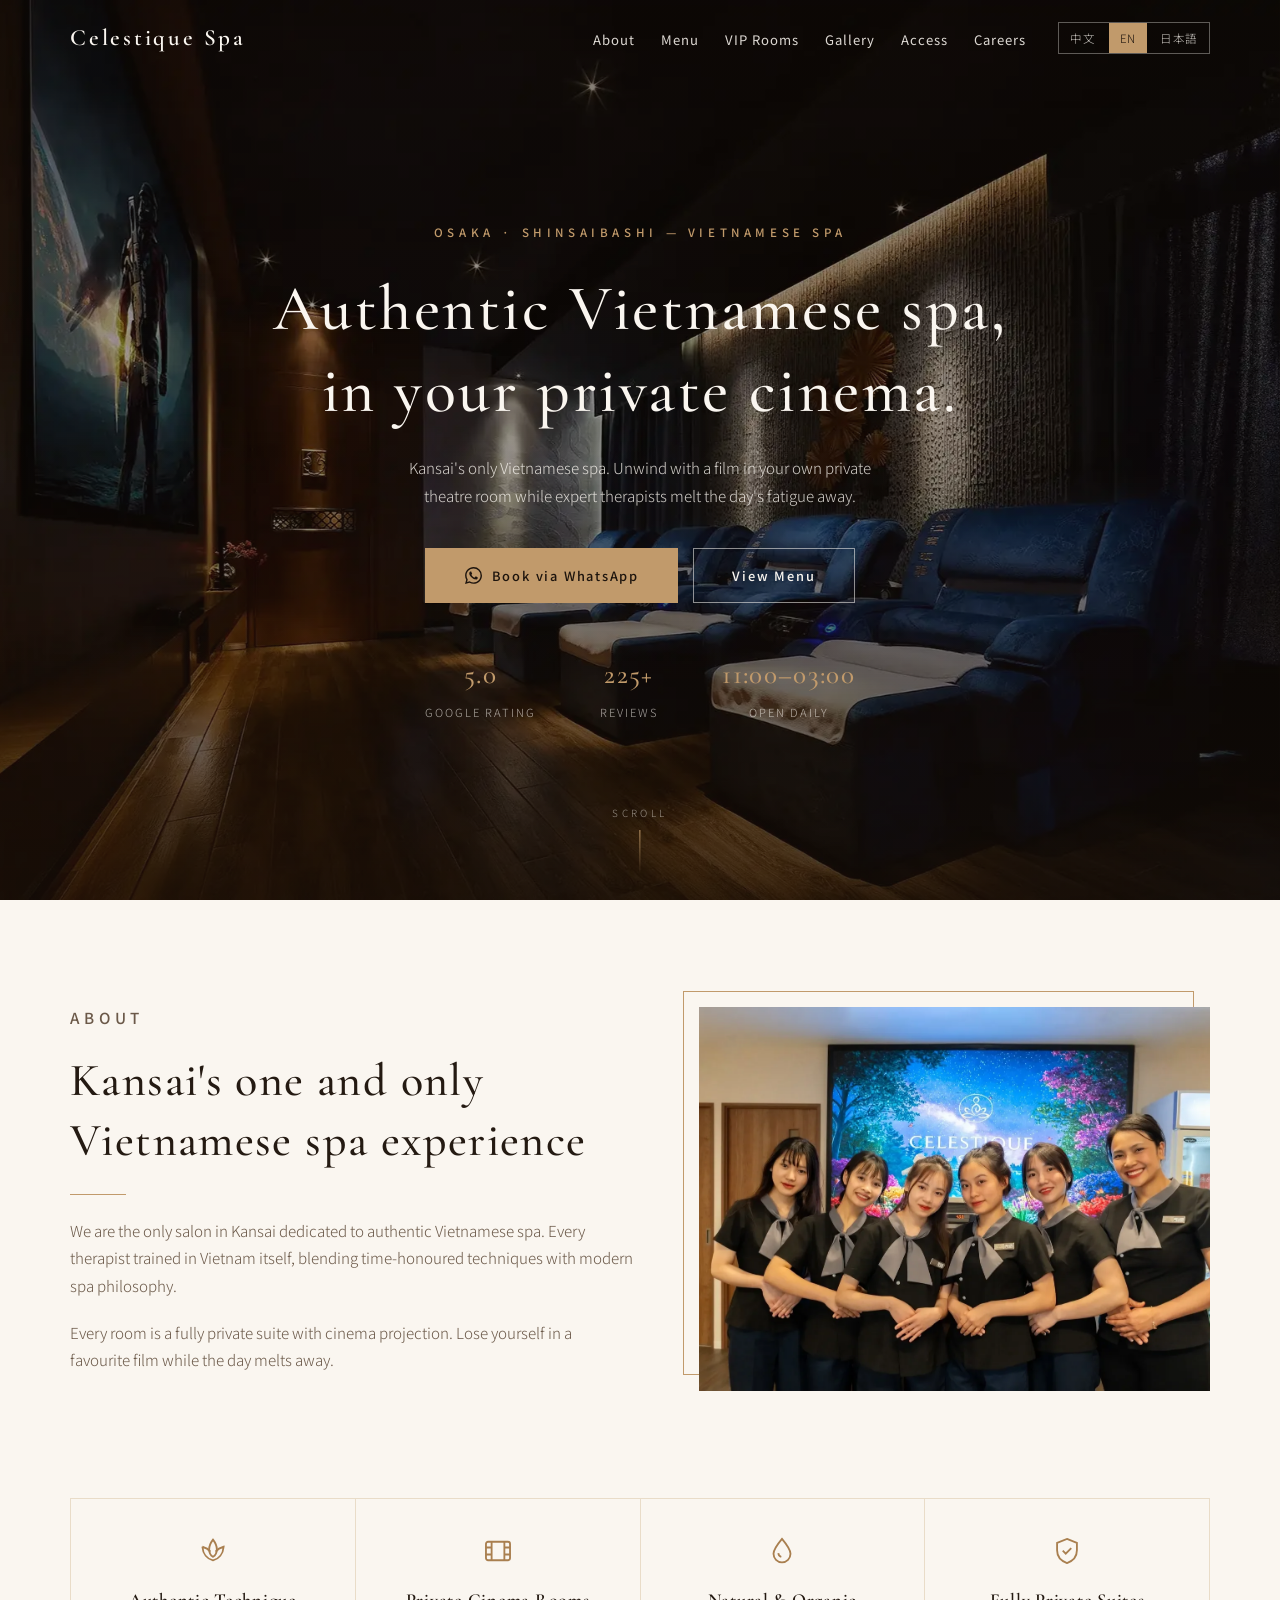
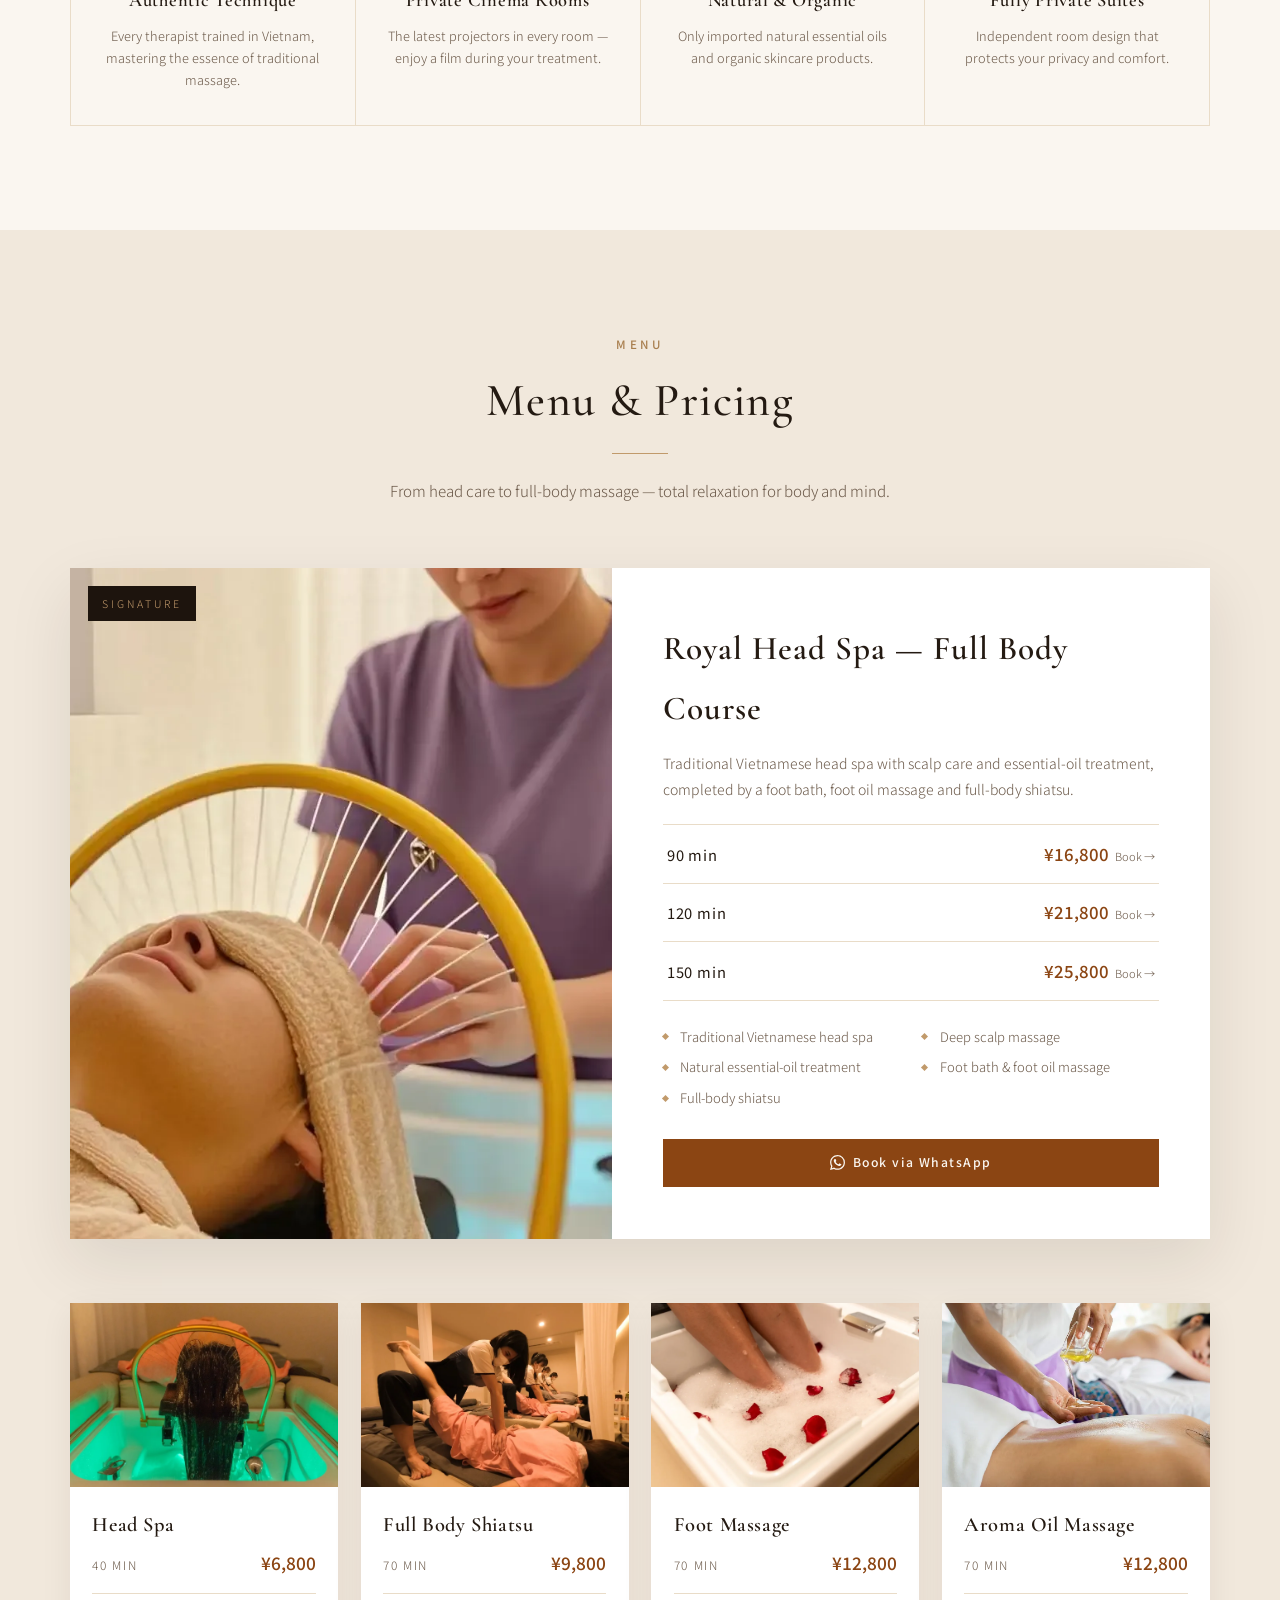
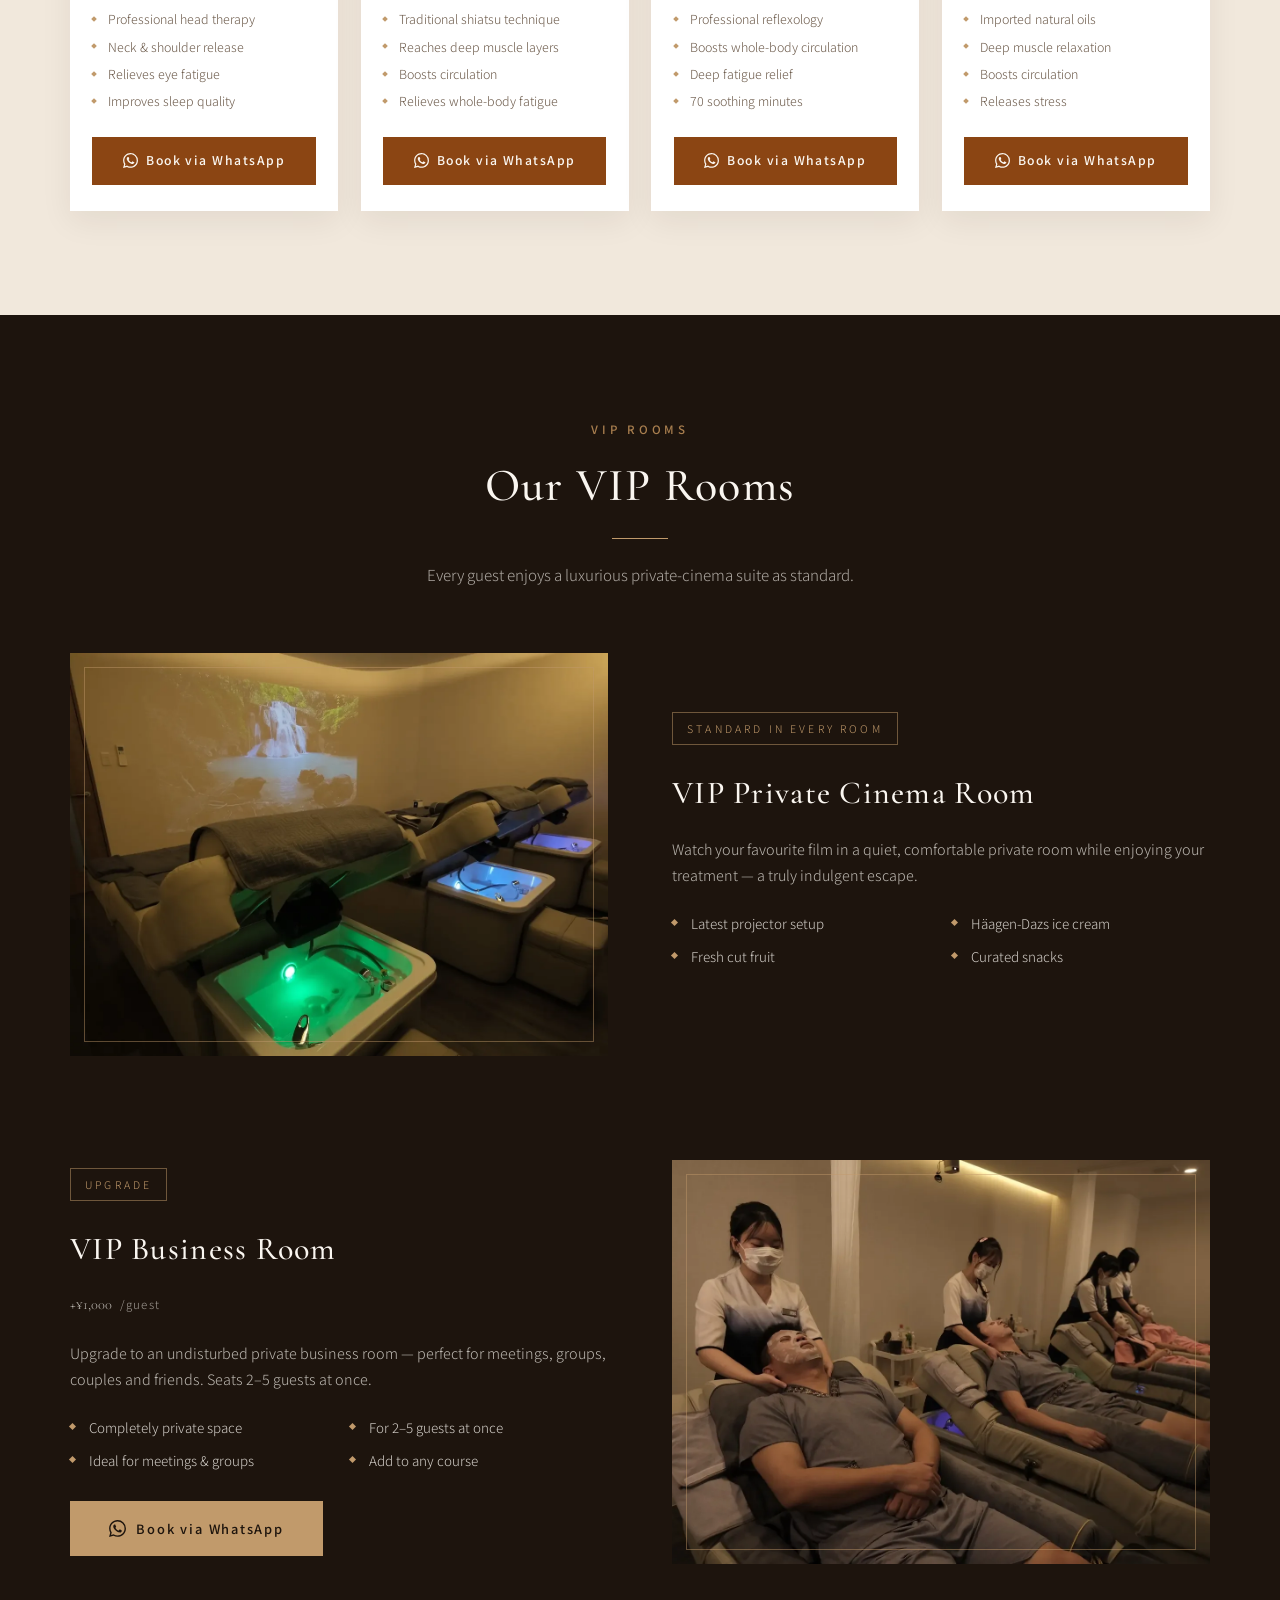
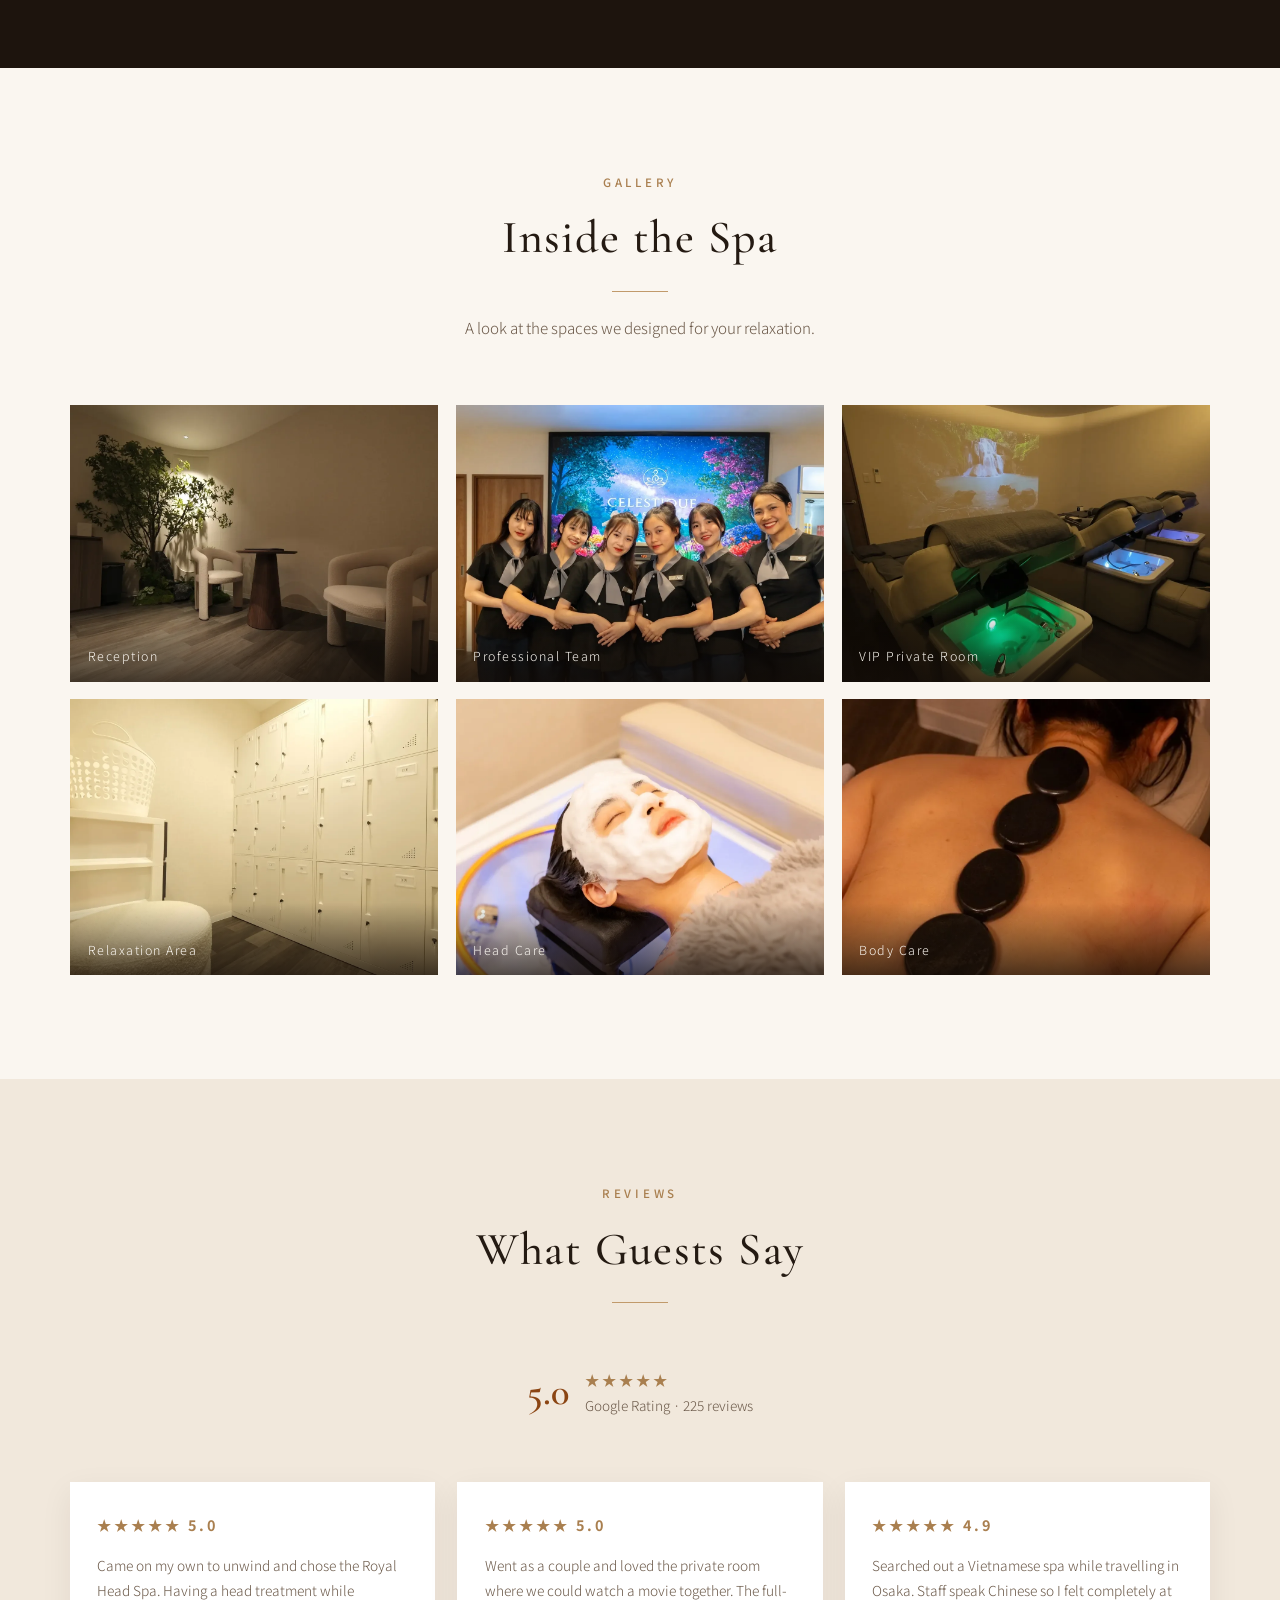
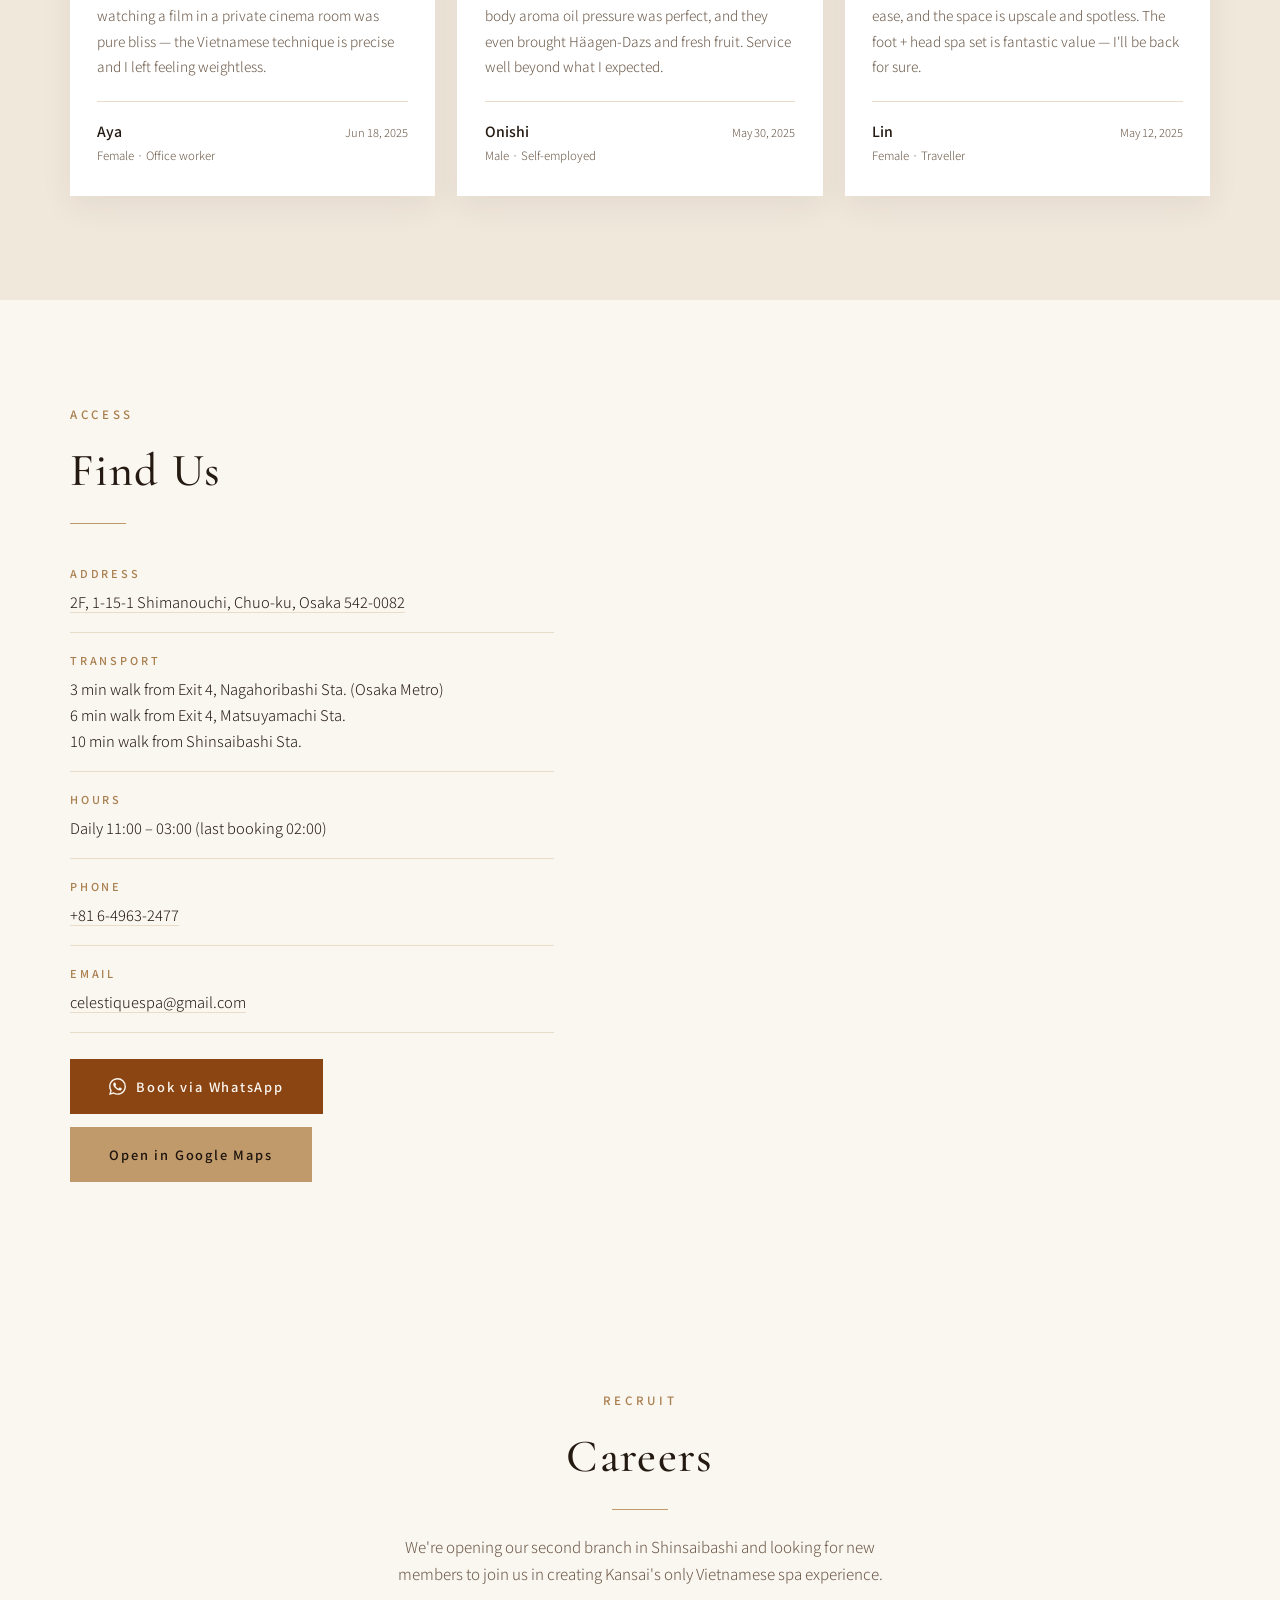
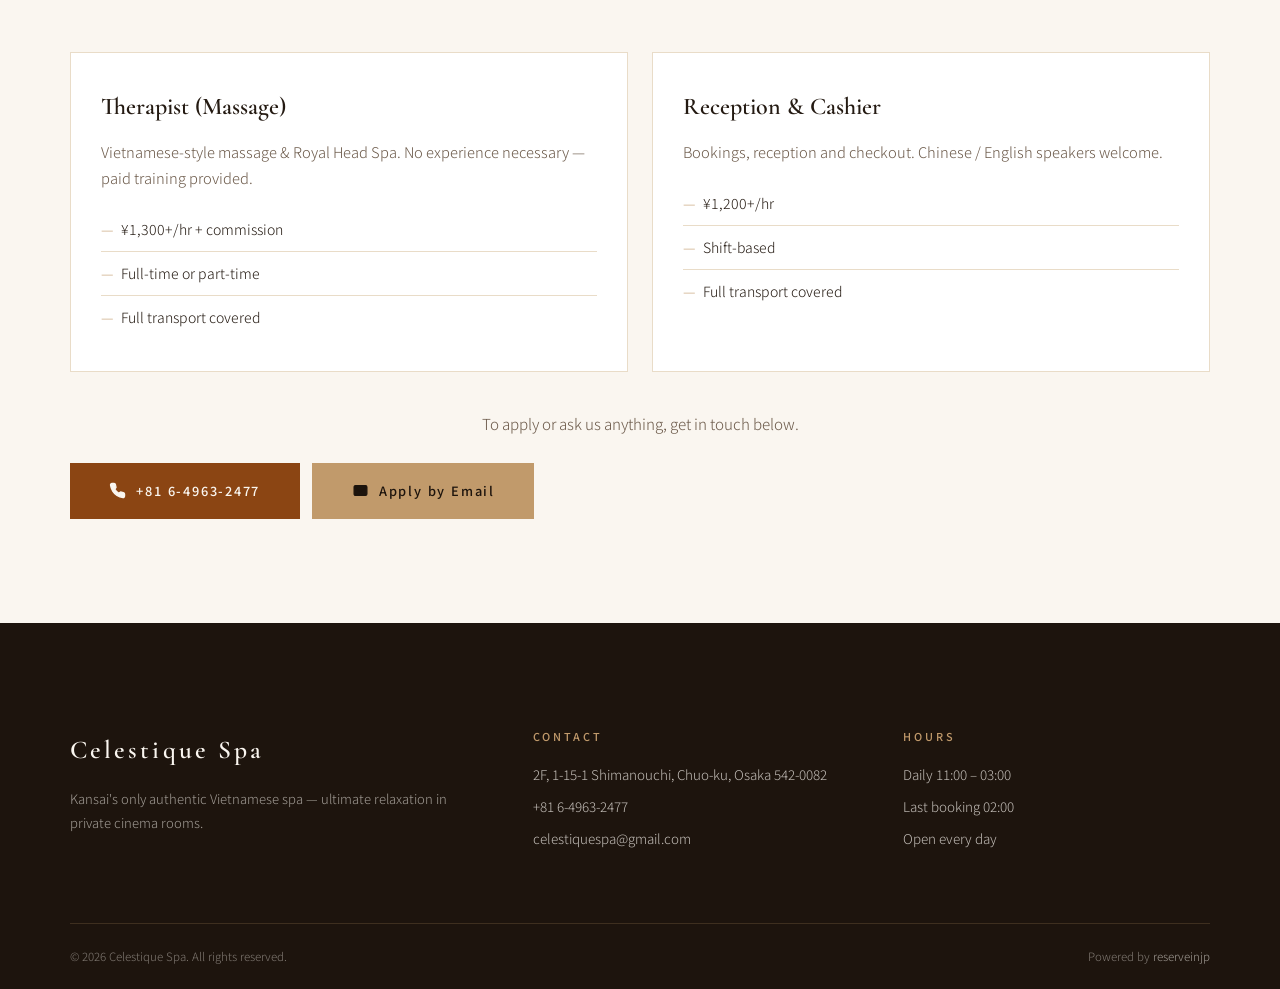
==== commit 3e4d8c50: "Replace reviews with unique Celestique content; add recruitment section - 3 fresh reviews (was dupli" ====
--- a/en/index.html
+++ b/en/index.html
@@ -27,6 +27,7 @@
           <li><a href="#vip">VIP Rooms</a></li>
           <li><a href="#gallery">Gallery</a></li>
           <li><a href="#access">Access</a></li>
+          <li><a href="#recruit">Careers</a></li>
         </ul>
         <div class="lang-switch">
           <a href="../cn/index.html">中文</a>
@@ -300,26 +301,26 @@
         <div class="review-grid">
         <article class="review-card">
           <div class="stars">★★★★★ <strong>5.0</strong></div>
-          <blockquote>Hooked after my first visit! Professional from reception to massage technique. Spotless rooms and thoughtful service throughout.</blockquote>
+          <blockquote>Came on my own to unwind and chose the Royal Head Spa. Having a head treatment while watching a film in a private cinema room was pure bliss — the Vietnamese technique is precise and I left feeling weightless.</blockquote>
           <div class="review-who">
-            <div><strong>Ma-kun</strong><span>Male · Office worker</span></div>
-            <time>Apr 9, 2025</time>
+            <div><strong>Aya</strong><span>Female · Office worker</span></div>
+            <time>Jun 18, 2025</time>
           </div>
         </article>
         <article class="review-card">
           <div class="stars">★★★★★ <strong>5.0</strong></div>
-          <blockquote>Vietnamese massage really is special! Skilled hands and perfect pressure. The head spa was incredible — work stress vanished instantly. Watching a film in a private room made it a ten out of ten.</blockquote>
+          <blockquote>Went as a couple and loved the private room where we could watch a movie together. The full-body aroma oil pressure was perfect, and they even brought Häagen-Dazs and fresh fruit. Service well beyond what I expected.</blockquote>
           <div class="review-who">
-            <div><strong>Tanaka</strong><span>Female · Designer</span></div>
-            <time>Apr 5, 2025</time>
+            <div><strong>Onishi</strong><span>Male · Self-employed</span></div>
+            <time>May 30, 2025</time>
           </div>
         </article>
         <article class="review-card">
-          <div class="stars">★★★★★ <strong>4.8</strong></div>
-          <blockquote>A rare authentic Vietnamese spa in Kansai! My body felt so much lighter after the full-body massage. The oil isn't sticky and the finishing towel service is meticulous.</blockquote>
+          <div class="stars">★★★★★ <strong>4.9</strong></div>
+          <blockquote>Searched out a Vietnamese spa while travelling in Osaka. Staff speak Chinese so I felt completely at ease, and the space is upscale and spotless. The foot + head spa set is fantastic value — I'll be back for sure.</blockquote>
           <div class="review-who">
-            <div><strong>Sato</strong><span>Male · Business owner</span></div>
-            <time>Apr 1, 2025</time>
+            <div><strong>Lin</strong><span>Female · Traveller</span></div>
+            <time>May 12, 2025</time>
           </div>
         </article>
         </div>
@@ -364,6 +365,36 @@
         </div>
       </div>
     </section>
+  
+    <section class="section" id="recruit">
+      <div class="container">
+        <header class="section-head center">
+          <p class="eyebrow">Recruit</p>
+          <h2 class="section-title">Careers</h2>
+          <div class="gold-rule"></div>
+          <p class="section-lead">We're opening our second branch in Shinsaibashi and looking for new members to join us in creating Kansai's only Vietnamese spa experience.</p>
+        </header>
+        <div class="recruit-grid">
+          <article class="recruit-card">
+            <h3>Therapist (Massage)</h3>
+            <p>Vietnamese-style massage & Royal Head Spa. No experience necessary — paid training provided.</p>
+            <ul class="recruit-points"><li>¥1,300+/hr + commission</li><li>Full-time or part-time</li><li>Full transport covered</li></ul>
+          </article>
+          <article class="recruit-card">
+            <h3>Reception &amp; Cashier</h3>
+            <p>Bookings, reception and checkout. Chinese / English speakers welcome.</p>
+            <ul class="recruit-points"><li>¥1,200+/hr</li><li>Shift-based</li><li>Full transport covered</li></ul>
+          </article>
+        </div>
+        <div class="recruit-contact">
+          <p>To apply or ask us anything, get in touch below.</p>
+          <div class="access-cta">
+            <a href="tel:+81649632477" class="btn btn-dark"><svg viewBox="0 0 24 24" fill="none" stroke="currentColor" stroke-width="1.8" xmlns="http://www.w3.org/2000/svg"><path d="M22 16.92v3a2 2 0 01-2.18 2 19.79 19.79 0 01-8.63-3.07 19.5 19.5 0 01-6-6 19.79 19.79 0 01-3.07-8.67A2 2 0 014.11 2h3a2 2 0 012 1.72c.127.96.361 1.903.7 2.81a2 2 0 01-.45 2.11L8.09 9.91a16 16 0 006 6l1.27-1.27a2 2 0 012.11-.45c.907.339 1.85.573 2.81.7A2 2 0 0122 16.92z"/></svg> +81 6-4963-2477</a>
+            <a href="mailto:celestiquespa@gmail.com" class="btn btn-gold"><svg viewBox="0 0 24 24" fill="none" stroke="currentColor" stroke-width="1.8" xmlns="http://www.w3.org/2000/svg"><rect x="3" y="5" width="18" height="14" rx="2"/><path d="M3.5 7.5l8.5 6 8.5-6"/></svg> Apply by Email</a>
+          </div>
+        </div>
+      </div>
+    </section>
   </main>
 
   <footer class="footer">
--- a/styles.css
+++ b/styles.css
@@ -1479,3 +1479,16 @@
   .access-cta { flex-direction: column; align-items: stretch; }
   .hero-cta .btn, .access-cta .btn { width: 100%; }
 }
+
+/* recruitment section (patch) */
+.recruit-grid { display:grid; grid-template-columns:1fr 1fr; gap:1.5rem; margin-bottom:2.4rem; }
+.recruit-card { background:var(--white); border:1px solid var(--gold-pale); padding:2rem 1.9rem; }
+.recruit-card h3 { font-family:var(--font-display); font-size:1.5rem; font-weight:600; color:var(--ink); margin-bottom:0.7rem; }
+.recruit-card > p { color:var(--ink-soft); font-size:0.92rem; line-height:1.75; margin-bottom:1.1rem; }
+.recruit-points { list-style:none; }
+.recruit-points li { font-size:0.88rem; color:var(--ink); padding:0.55rem 0; border-top:1px solid var(--gold-pale); }
+.recruit-points li:first-child { border-top:none; }
+.recruit-points li::before { content:"—"; color:var(--gold); margin-right:0.5rem; }
+.recruit-contact { text-align:center; }
+.recruit-contact > p { color:var(--ink-soft); font-size:0.95rem; margin-bottom:1.3rem; }
+@media (max-width:760px){ .recruit-grid { grid-template-columns:1fr; } }
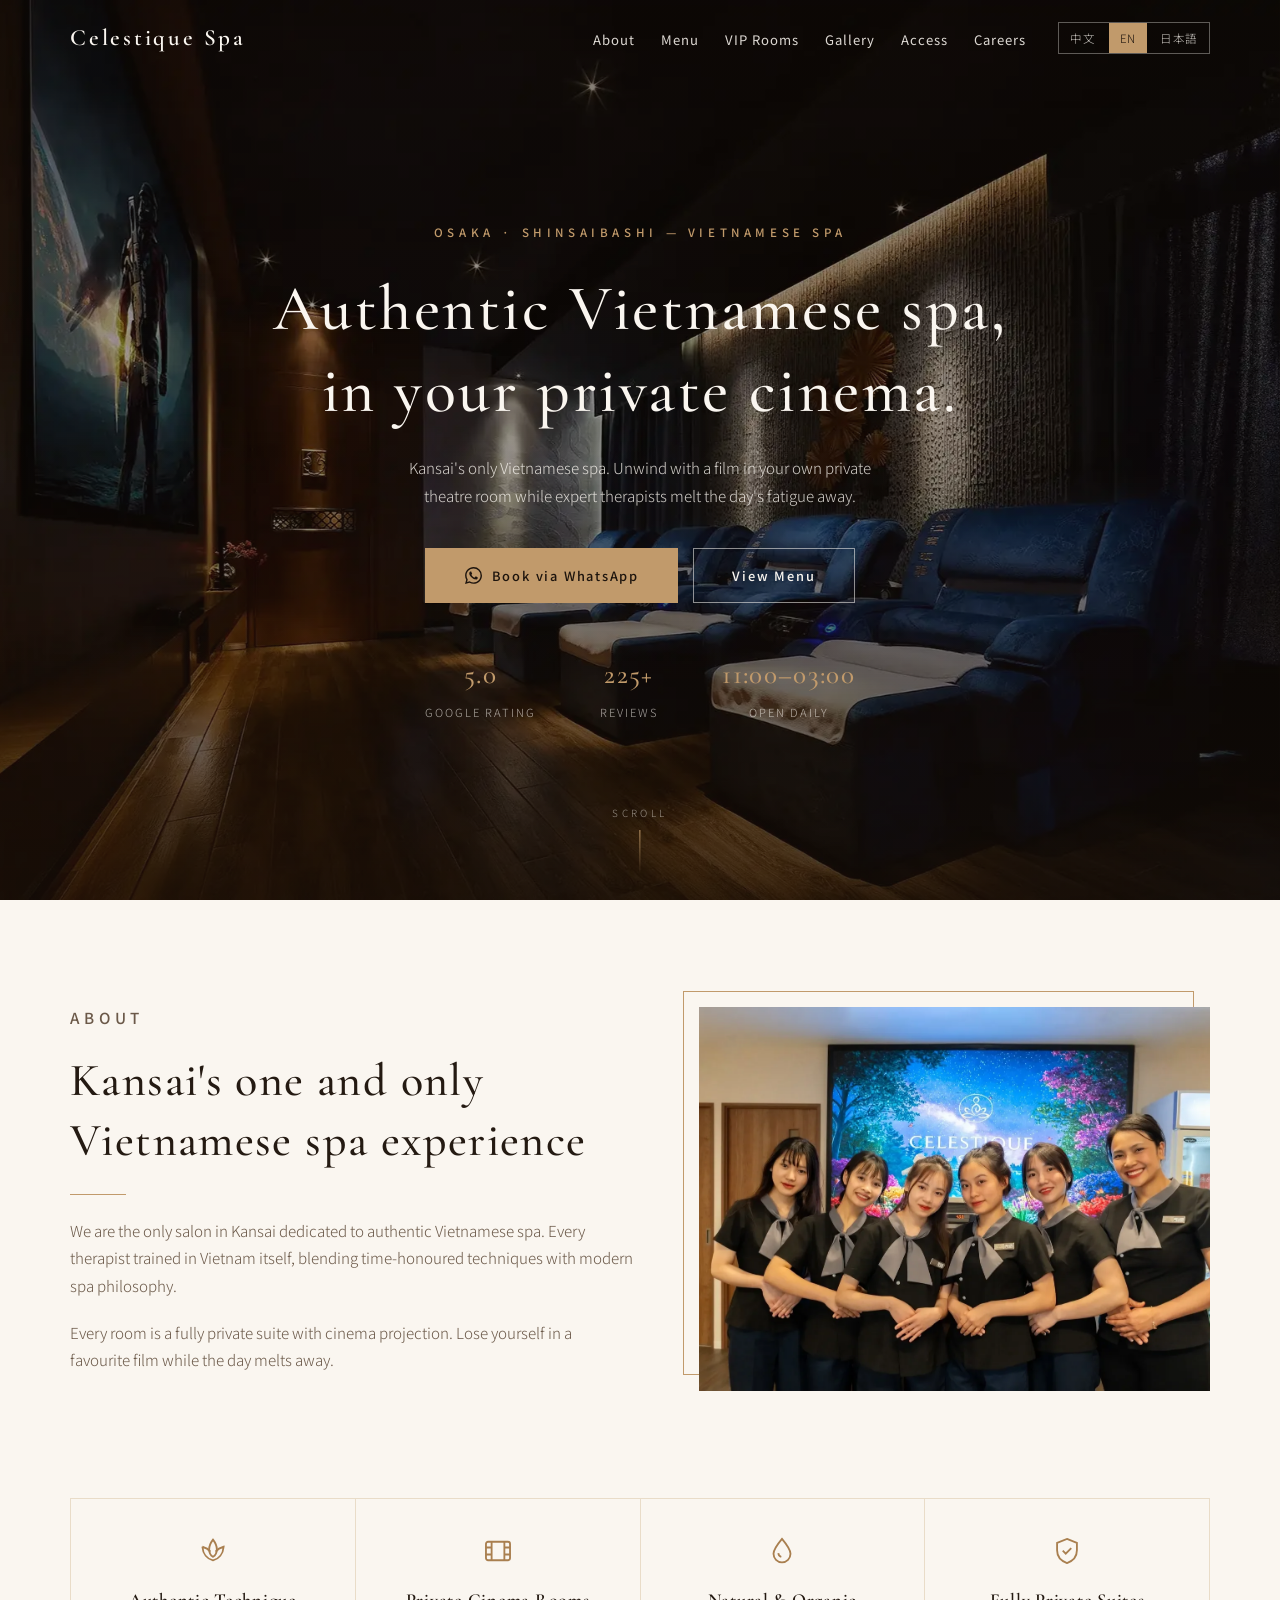
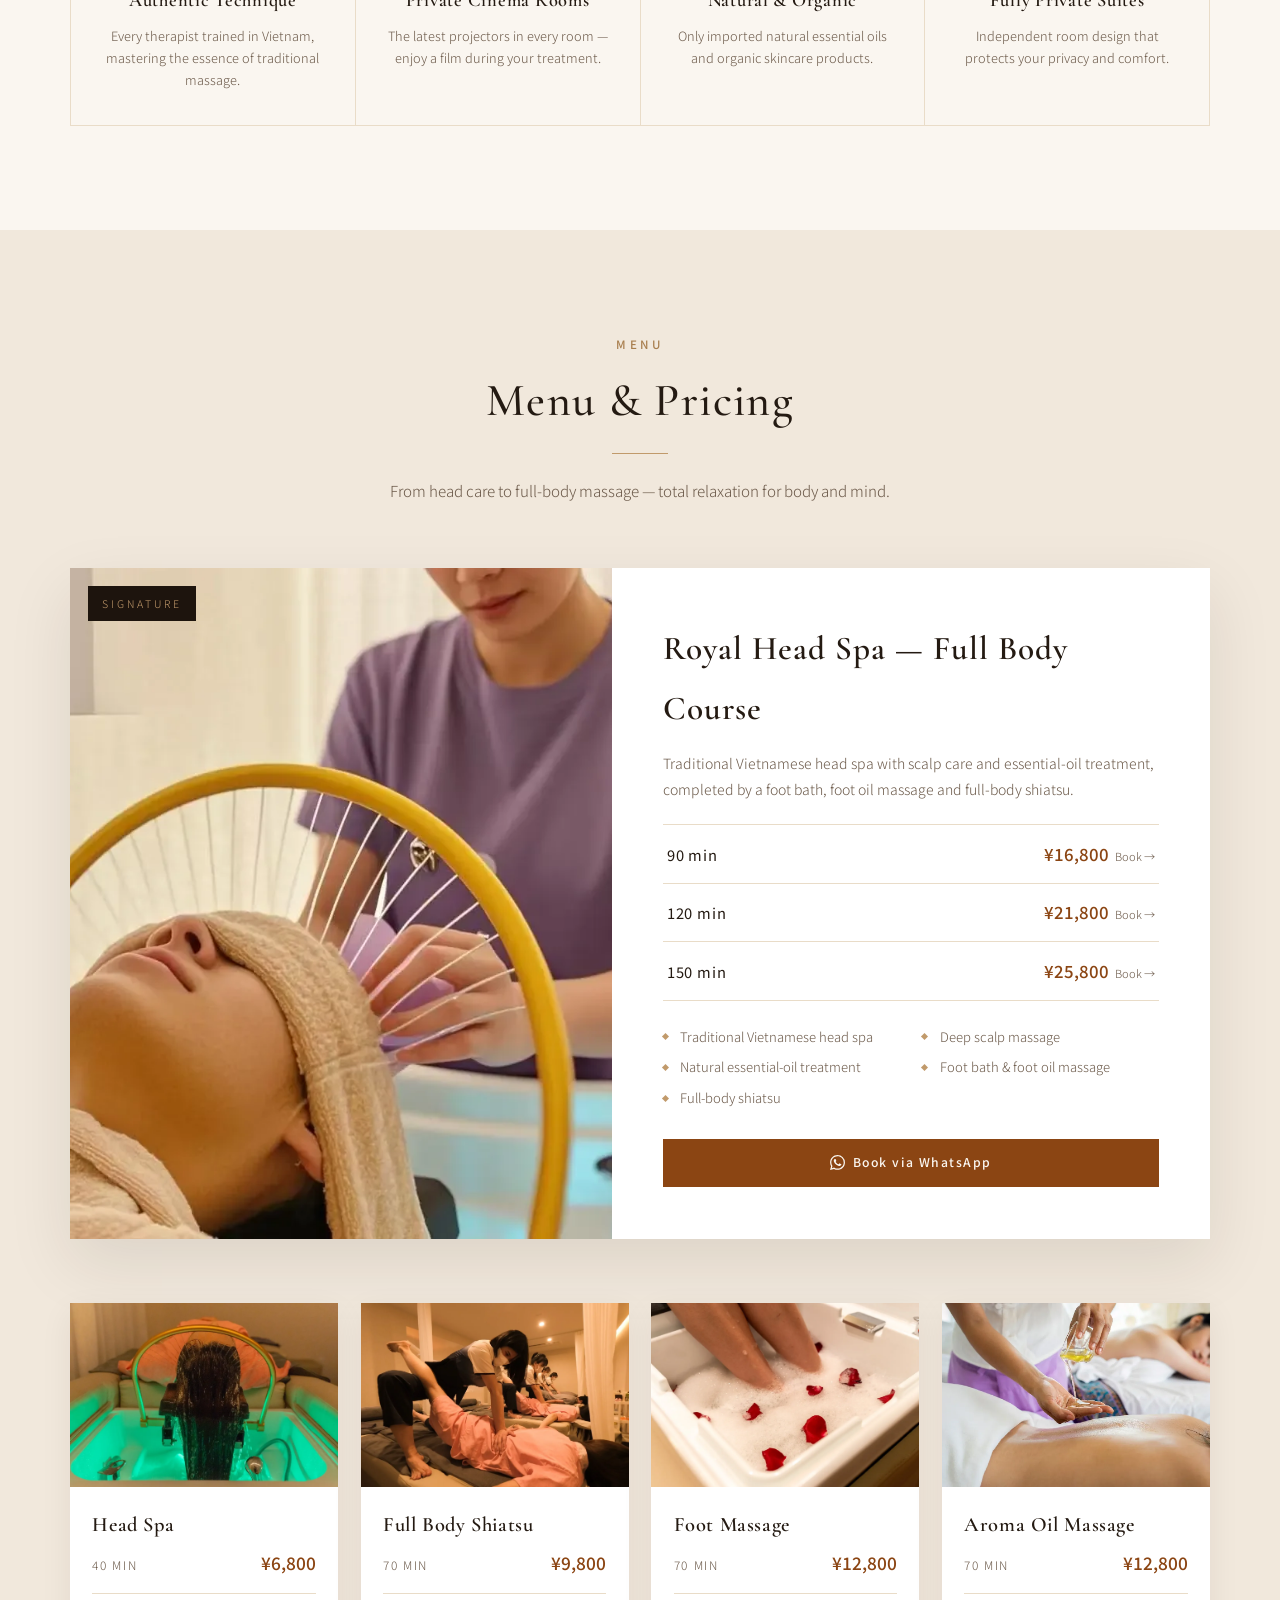
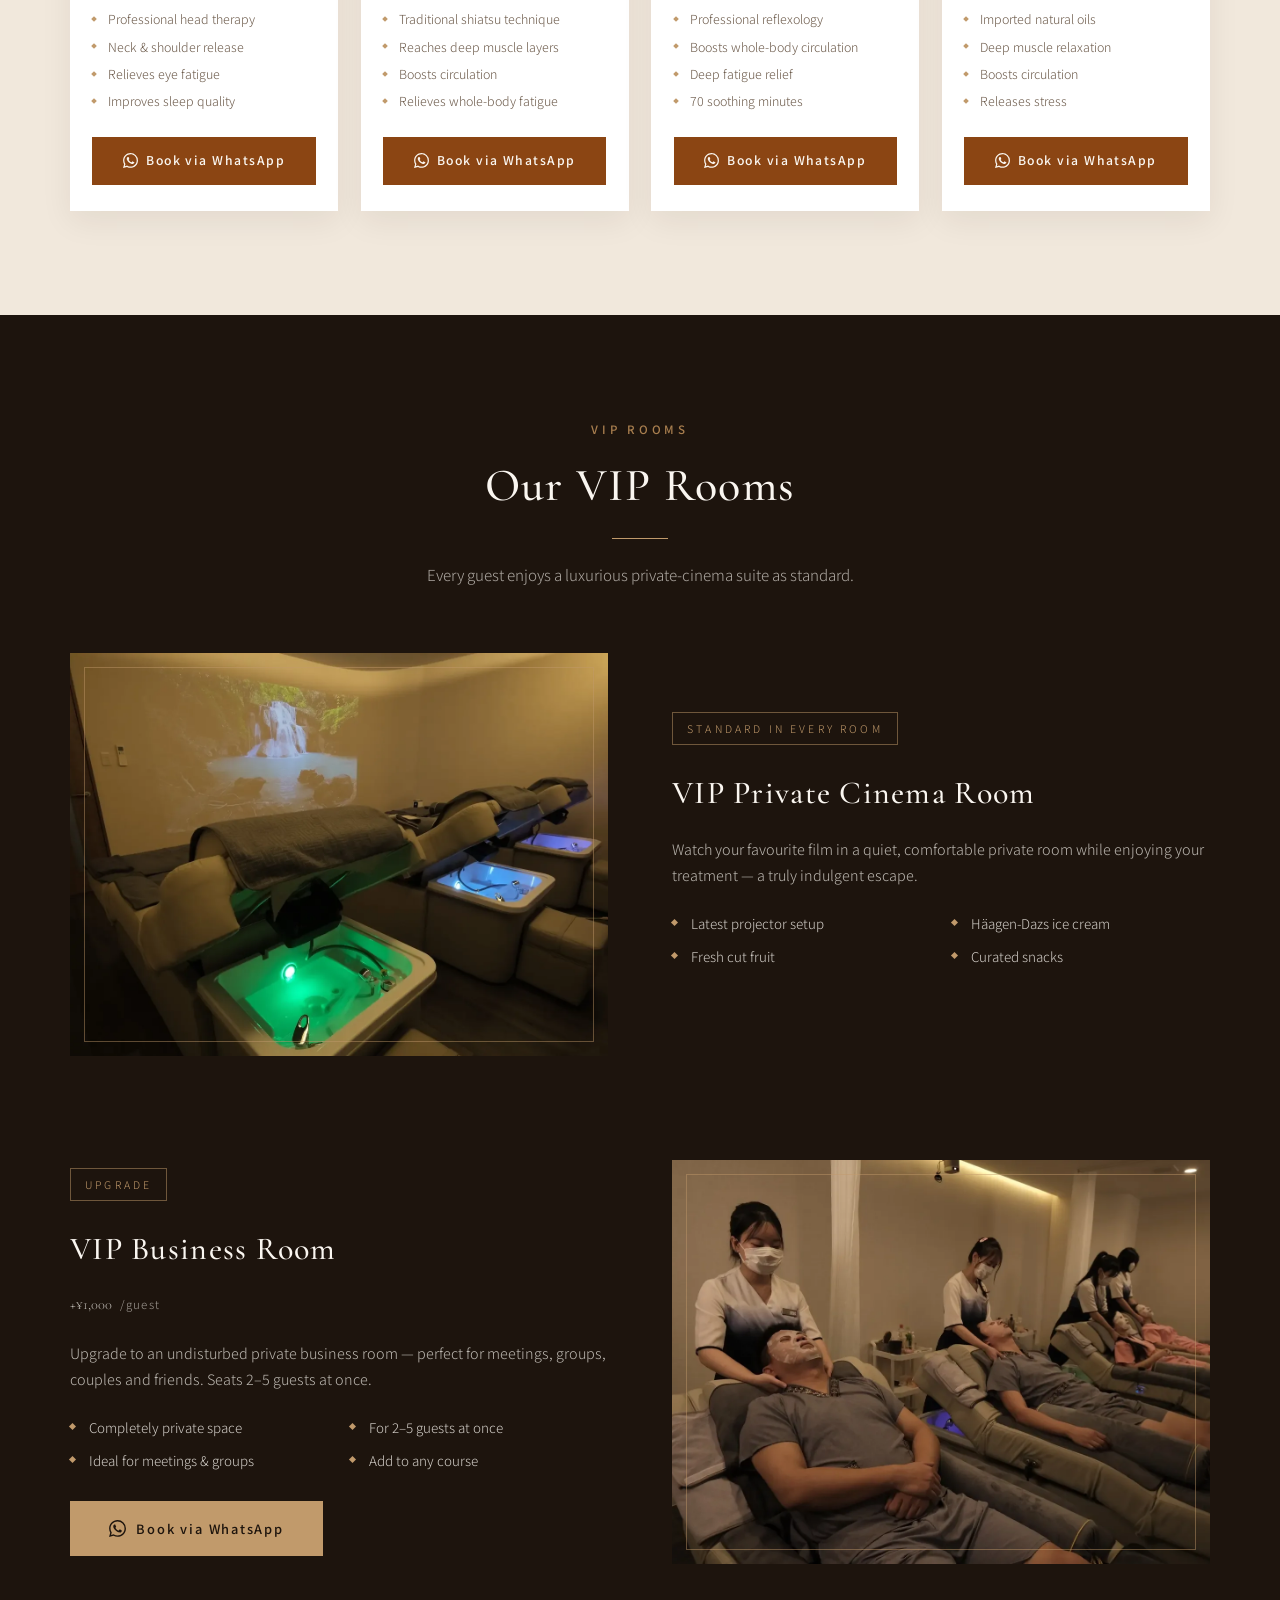
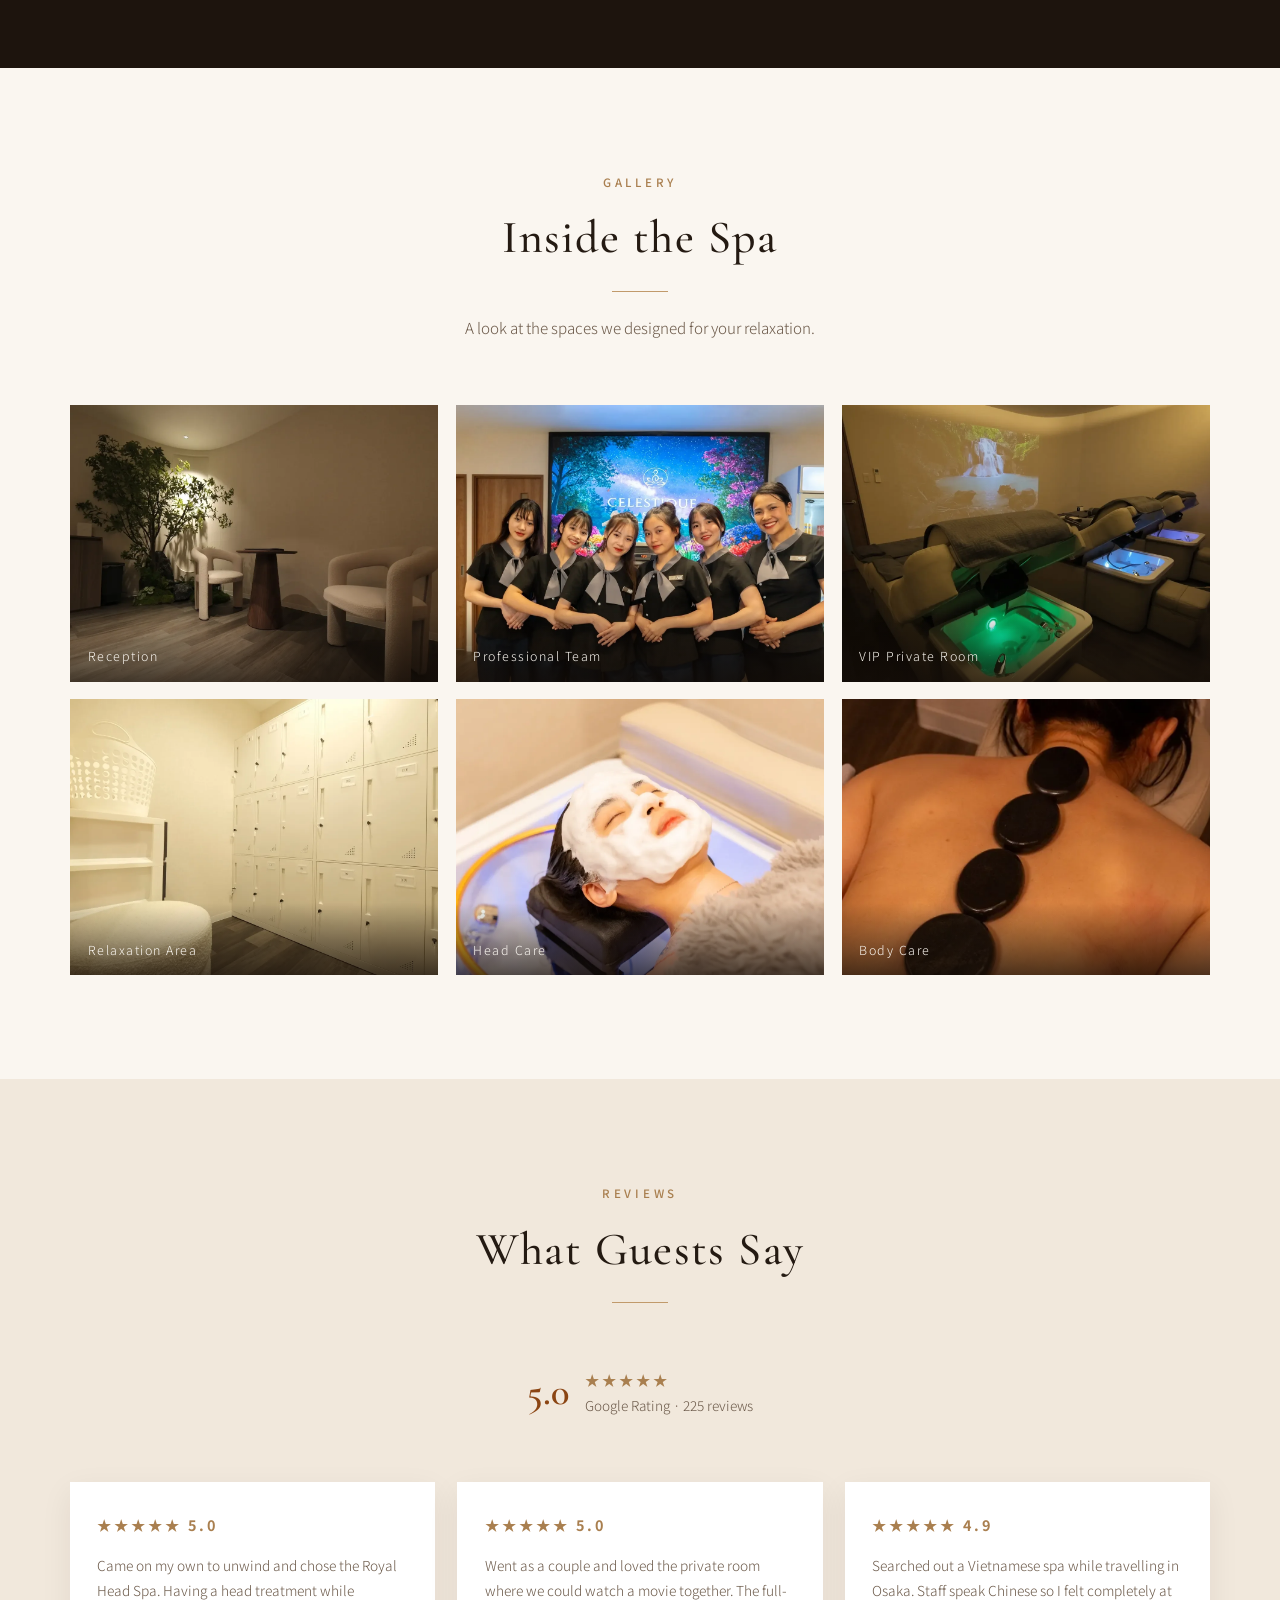
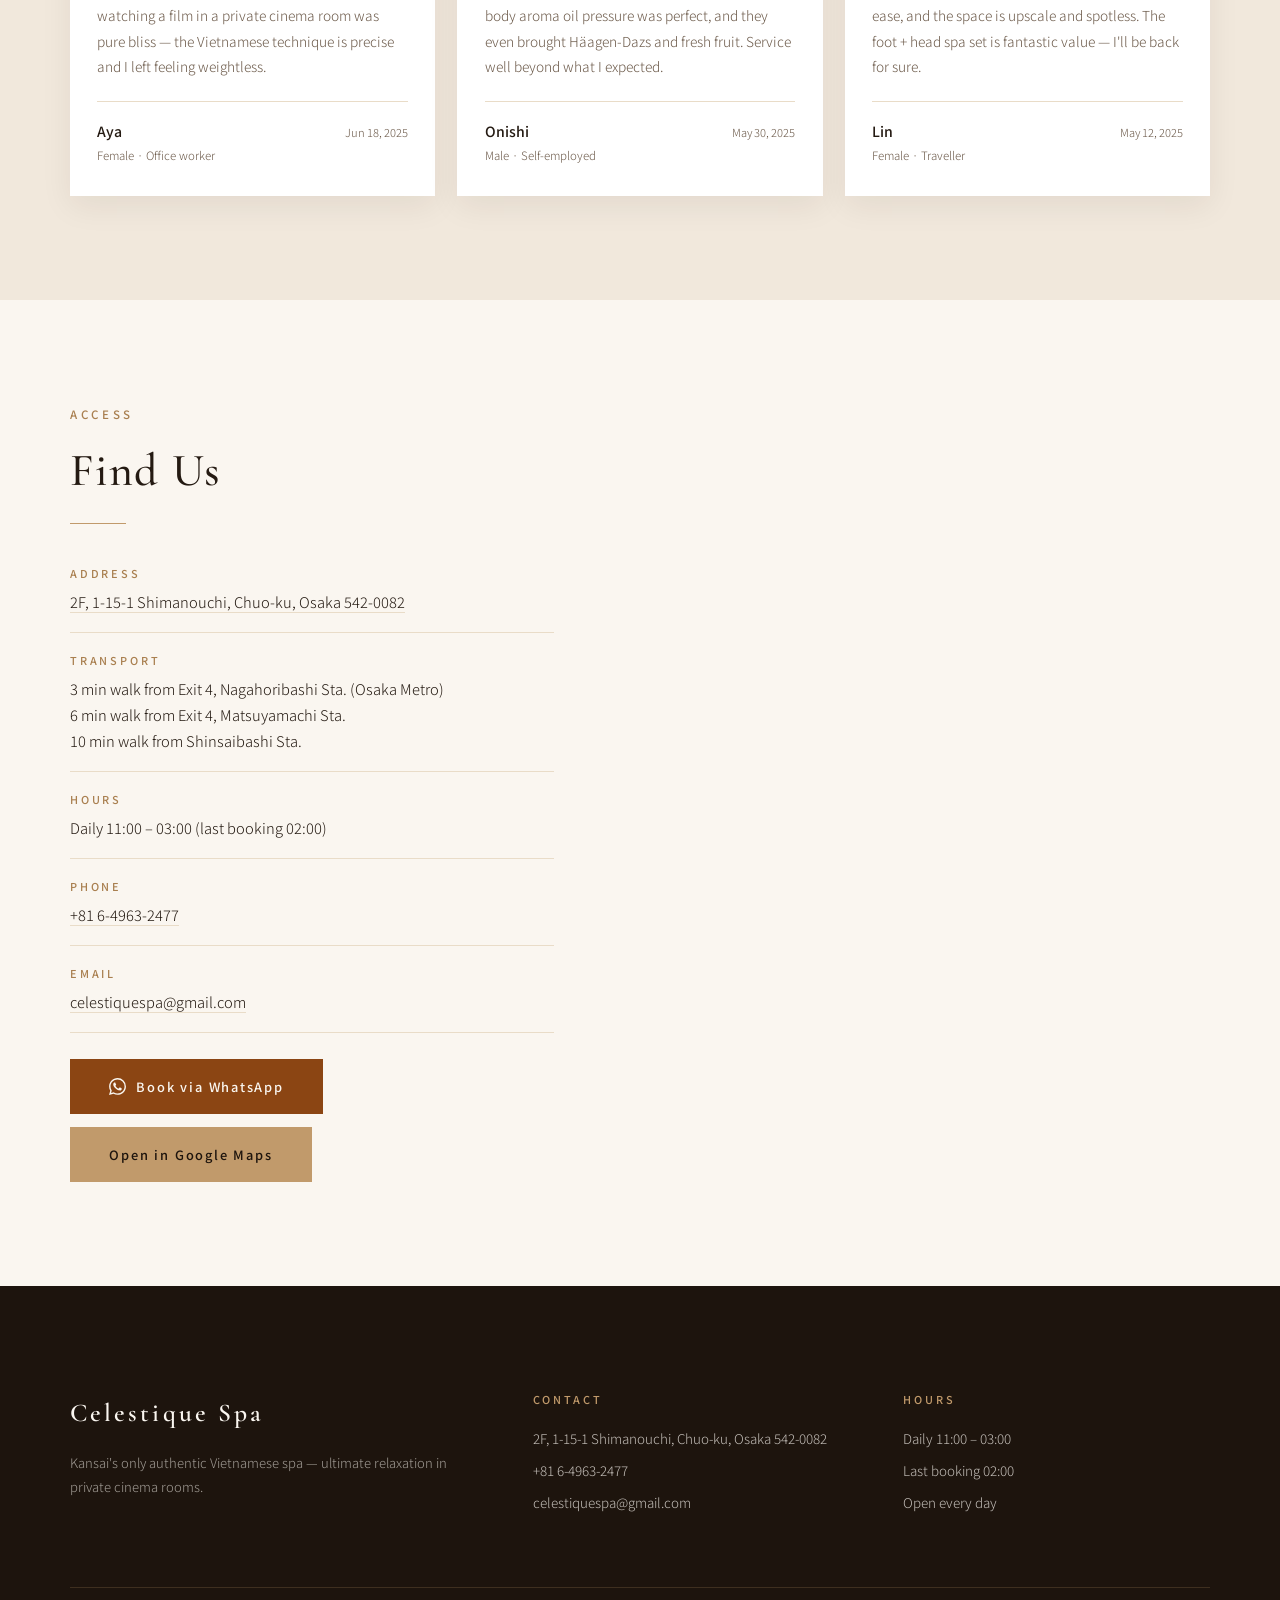
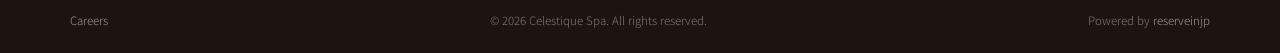
==== commit 2ff2744b: "Recruitment: move from inline section to standalone recruit.html + entry links - New trilingual recr" ====
--- a/en/index.html
+++ b/en/index.html
@@ -27,7 +27,7 @@
           <li><a href="#vip">VIP Rooms</a></li>
           <li><a href="#gallery">Gallery</a></li>
           <li><a href="#access">Access</a></li>
-          <li><a href="#recruit">Careers</a></li>
+          <li><a href="../recruit.html?lang=en">Careers</a></li>
         </ul>
         <div class="lang-switch">
           <a href="../cn/index.html">中文</a>
@@ -365,36 +365,6 @@
         </div>
       </div>
     </section>
-  
-    <section class="section" id="recruit">
-      <div class="container">
-        <header class="section-head center">
-          <p class="eyebrow">Recruit</p>
-          <h2 class="section-title">Careers</h2>
-          <div class="gold-rule"></div>
-          <p class="section-lead">We're opening our second branch in Shinsaibashi and looking for new members to join us in creating Kansai's only Vietnamese spa experience.</p>
-        </header>
-        <div class="recruit-grid">
-          <article class="recruit-card">
-            <h3>Therapist (Massage)</h3>
-            <p>Vietnamese-style massage & Royal Head Spa. No experience necessary — paid training provided.</p>
-            <ul class="recruit-points"><li>¥1,300+/hr + commission</li><li>Full-time or part-time</li><li>Full transport covered</li></ul>
-          </article>
-          <article class="recruit-card">
-            <h3>Reception &amp; Cashier</h3>
-            <p>Bookings, reception and checkout. Chinese / English speakers welcome.</p>
-            <ul class="recruit-points"><li>¥1,200+/hr</li><li>Shift-based</li><li>Full transport covered</li></ul>
-          </article>
-        </div>
-        <div class="recruit-contact">
-          <p>To apply or ask us anything, get in touch below.</p>
-          <div class="access-cta">
-            <a href="tel:+81649632477" class="btn btn-dark"><svg viewBox="0 0 24 24" fill="none" stroke="currentColor" stroke-width="1.8" xmlns="http://www.w3.org/2000/svg"><path d="M22 16.92v3a2 2 0 01-2.18 2 19.79 19.79 0 01-8.63-3.07 19.5 19.5 0 01-6-6 19.79 19.79 0 01-3.07-8.67A2 2 0 014.11 2h3a2 2 0 012 1.72c.127.96.361 1.903.7 2.81a2 2 0 01-.45 2.11L8.09 9.91a16 16 0 006 6l1.27-1.27a2 2 0 012.11-.45c.907.339 1.85.573 2.81.7A2 2 0 0122 16.92z"/></svg> +81 6-4963-2477</a>
-            <a href="mailto:celestiquespa@gmail.com" class="btn btn-gold"><svg viewBox="0 0 24 24" fill="none" stroke="currentColor" stroke-width="1.8" xmlns="http://www.w3.org/2000/svg"><rect x="3" y="5" width="18" height="14" rx="2"/><path d="M3.5 7.5l8.5 6 8.5-6"/></svg> Apply by Email</a>
-          </div>
-        </div>
-      </div>
-    </section>
   </main>
 
   <footer class="footer">
@@ -422,7 +392,8 @@
         </div>
       </div>
       <div class="footer-bottom">
-        <p>&copy; 2026 Celestique Spa. All rights reserved.</p>
+        
+        <p><a href="../recruit.html?lang=en">Careers</a></p><p>&copy; 2026 Celestique Spa. All rights reserved.</p>
         <p>Powered by <a href="https://reserveinjp.com/" target="_blank" rel="noopener">reserveinjp</a></p>
       </div>
     </div>
--- a/styles.css
+++ b/styles.css
@@ -1480,15 +1480,3 @@
   .hero-cta .btn, .access-cta .btn { width: 100%; }
 }
 
-/* recruitment section (patch) */
-.recruit-grid { display:grid; grid-template-columns:1fr 1fr; gap:1.5rem; margin-bottom:2.4rem; }
-.recruit-card { background:var(--white); border:1px solid var(--gold-pale); padding:2rem 1.9rem; }
-.recruit-card h3 { font-family:var(--font-display); font-size:1.5rem; font-weight:600; color:var(--ink); margin-bottom:0.7rem; }
-.recruit-card > p { color:var(--ink-soft); font-size:0.92rem; line-height:1.75; margin-bottom:1.1rem; }
-.recruit-points { list-style:none; }
-.recruit-points li { font-size:0.88rem; color:var(--ink); padding:0.55rem 0; border-top:1px solid var(--gold-pale); }
-.recruit-points li:first-child { border-top:none; }
-.recruit-points li::before { content:"—"; color:var(--gold); margin-right:0.5rem; }
-.recruit-contact { text-align:center; }
-.recruit-contact > p { color:var(--ink-soft); font-size:0.95rem; margin-bottom:1.3rem; }
-@media (max-width:760px){ .recruit-grid { grid-template-columns:1fr; } }
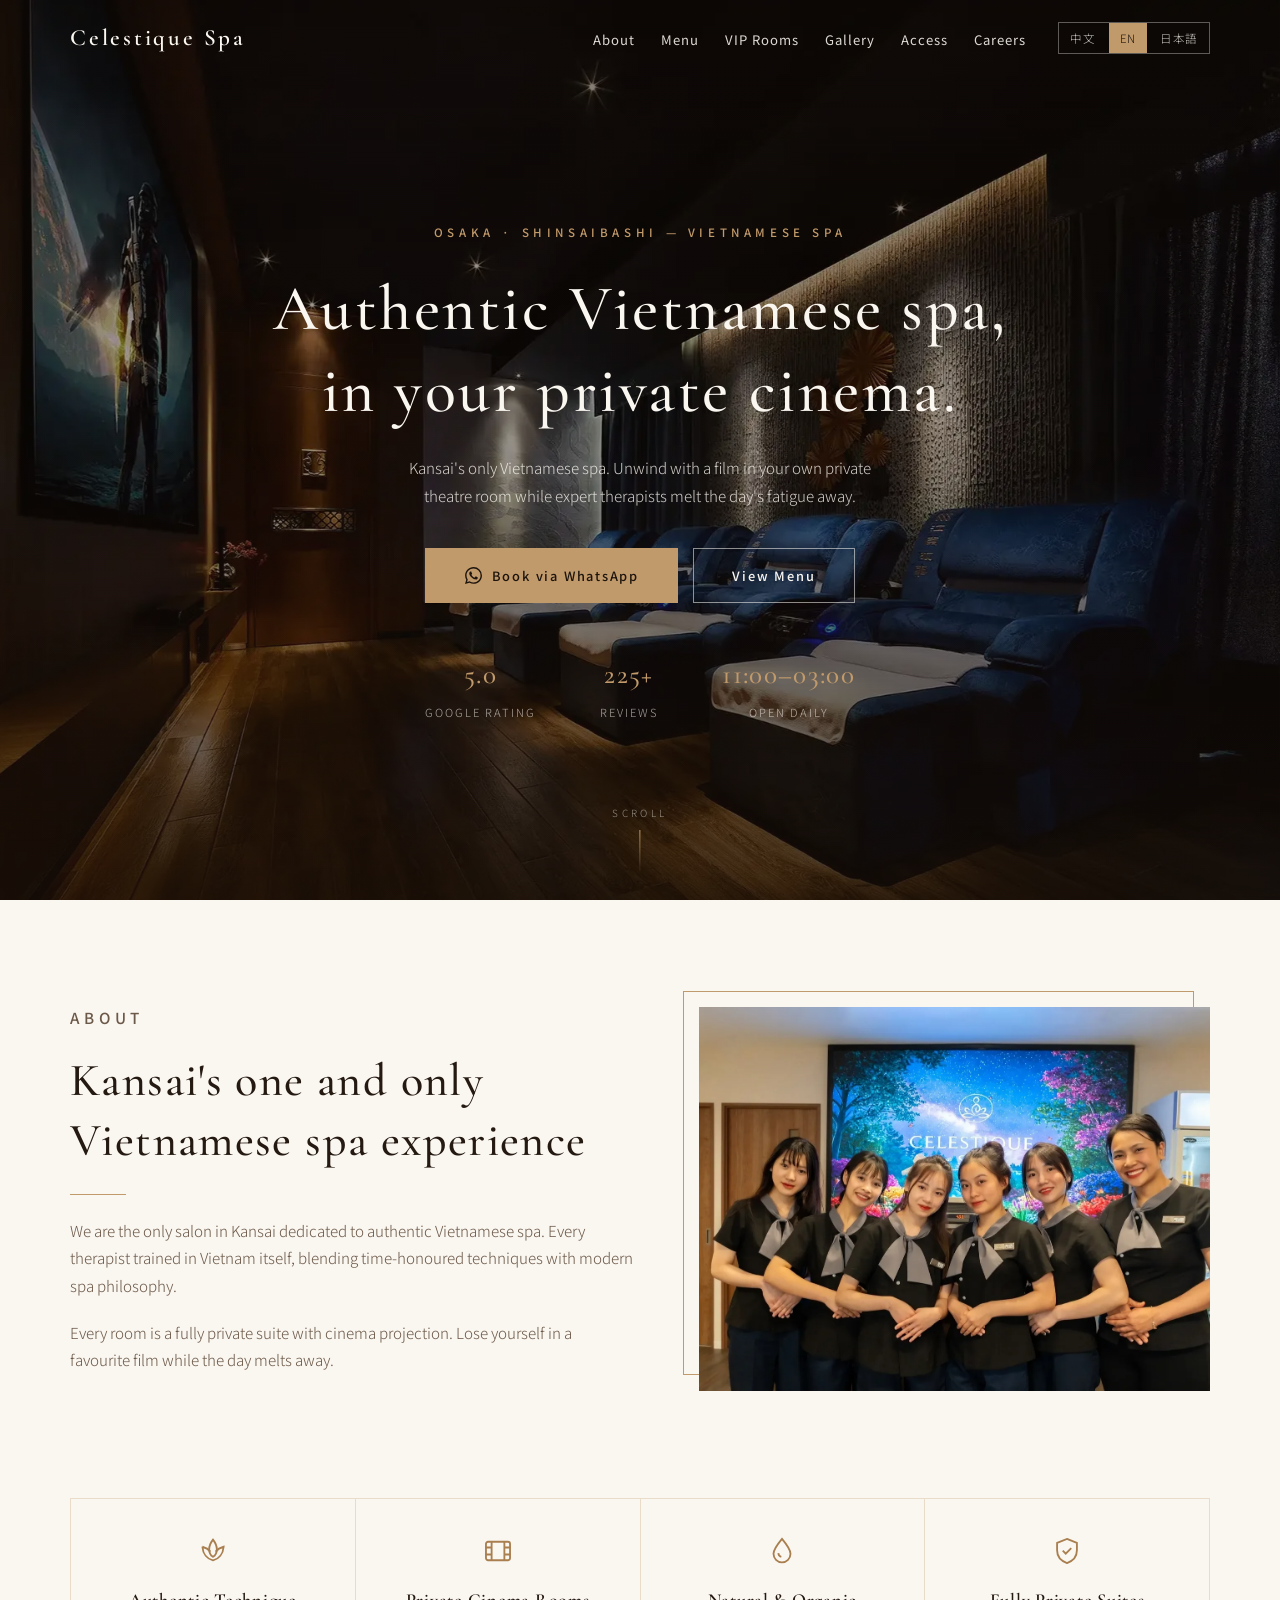
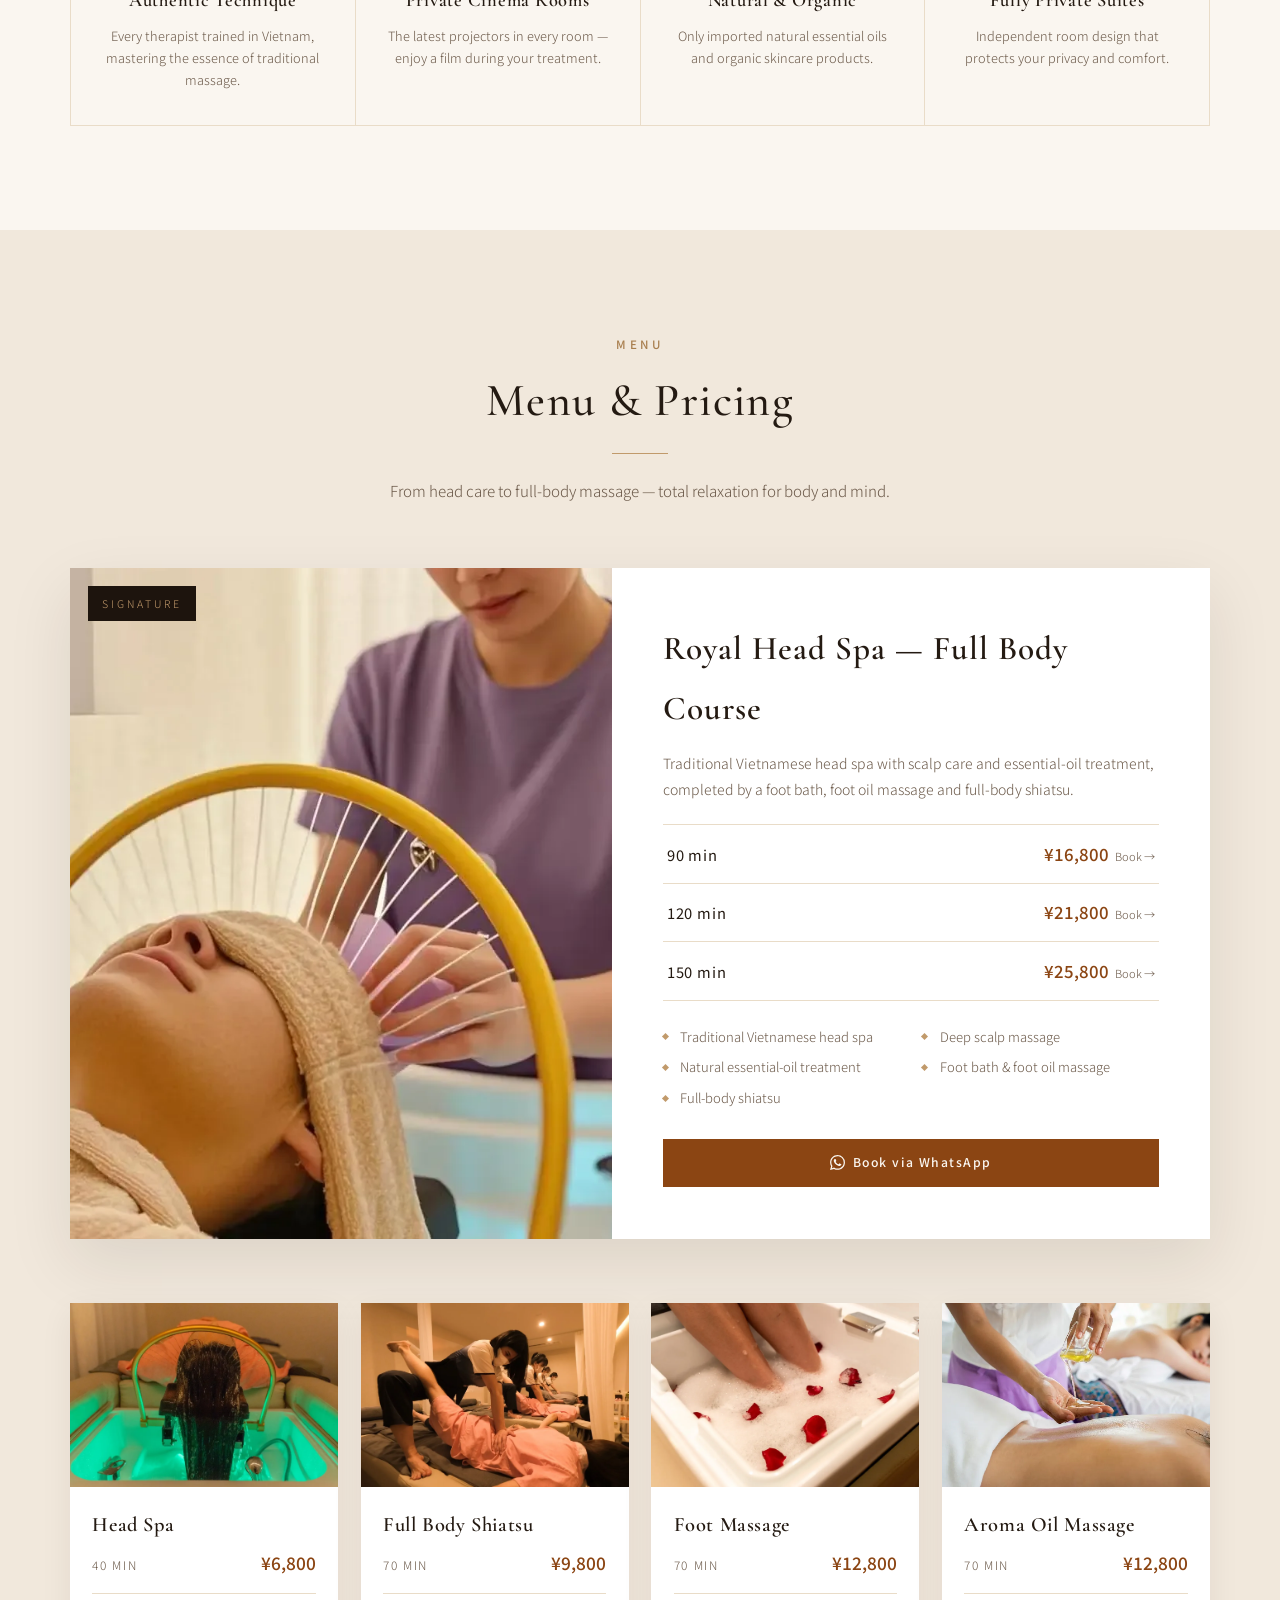
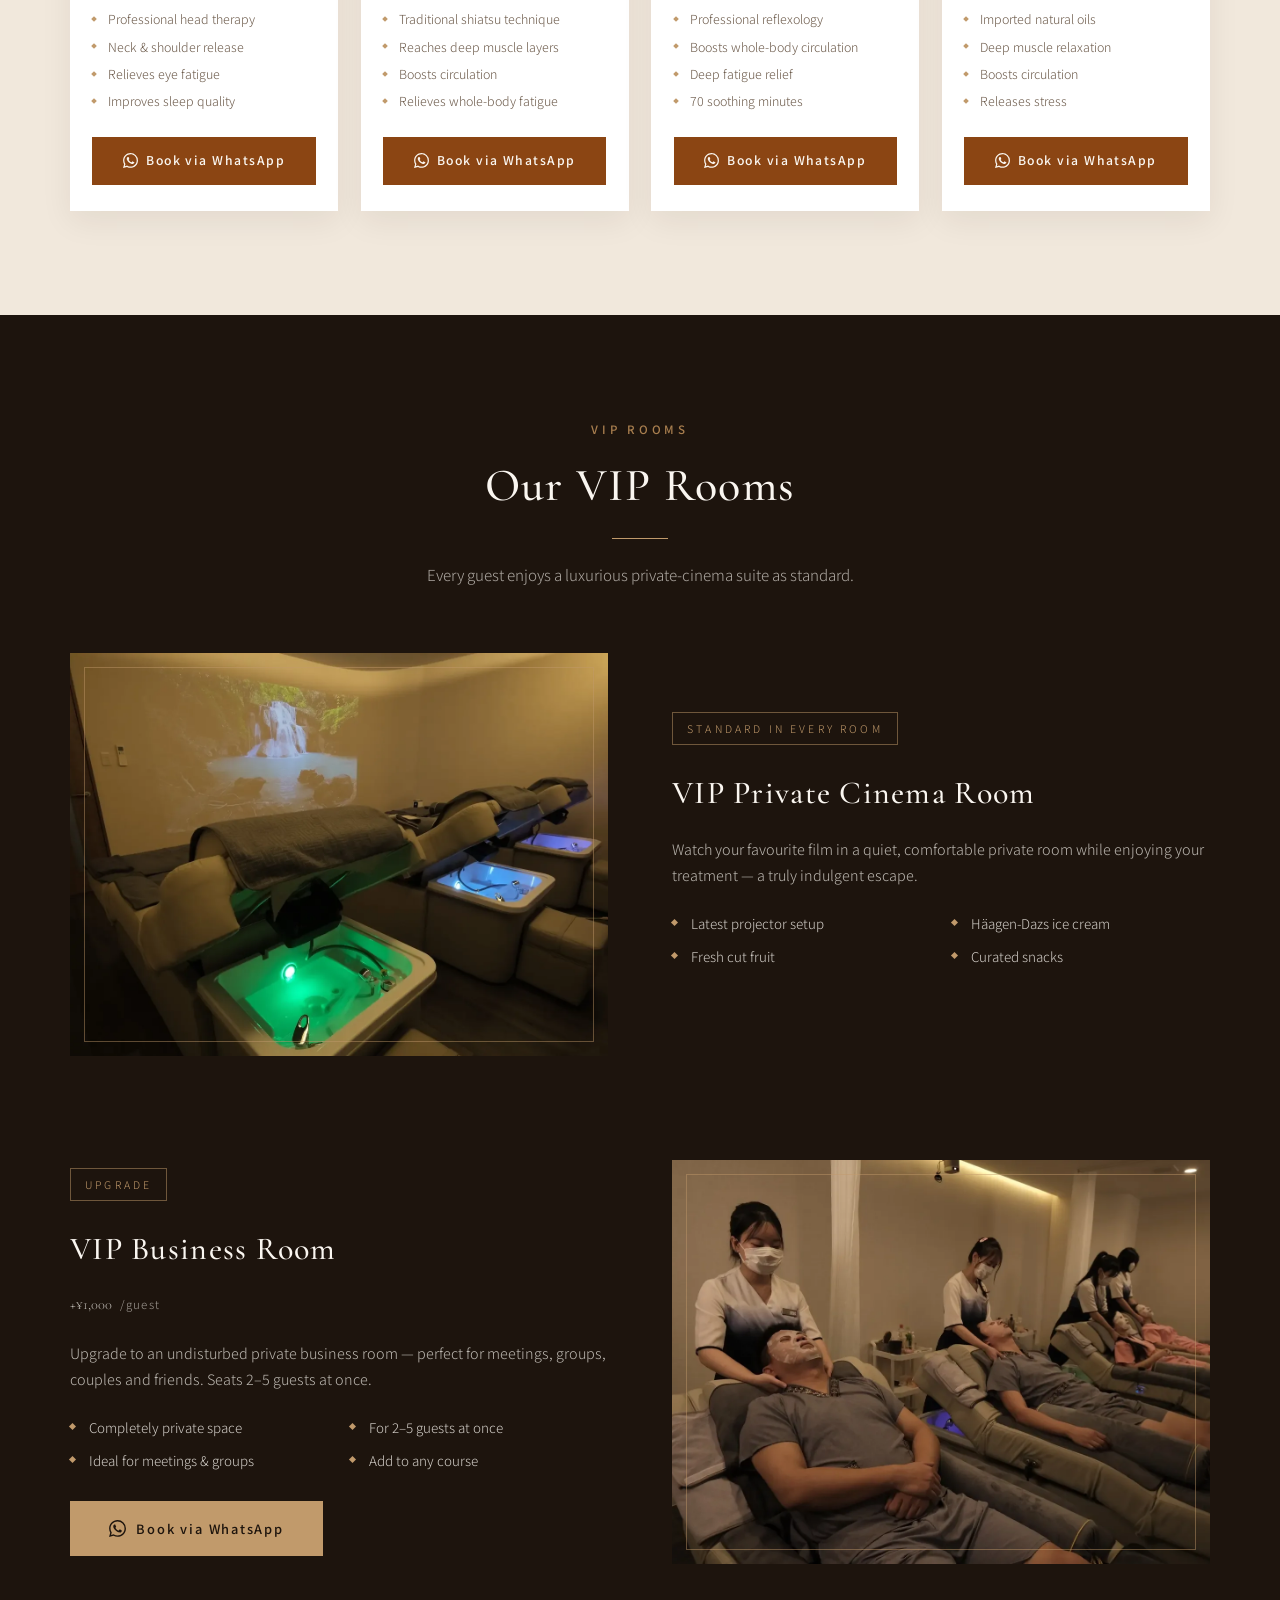
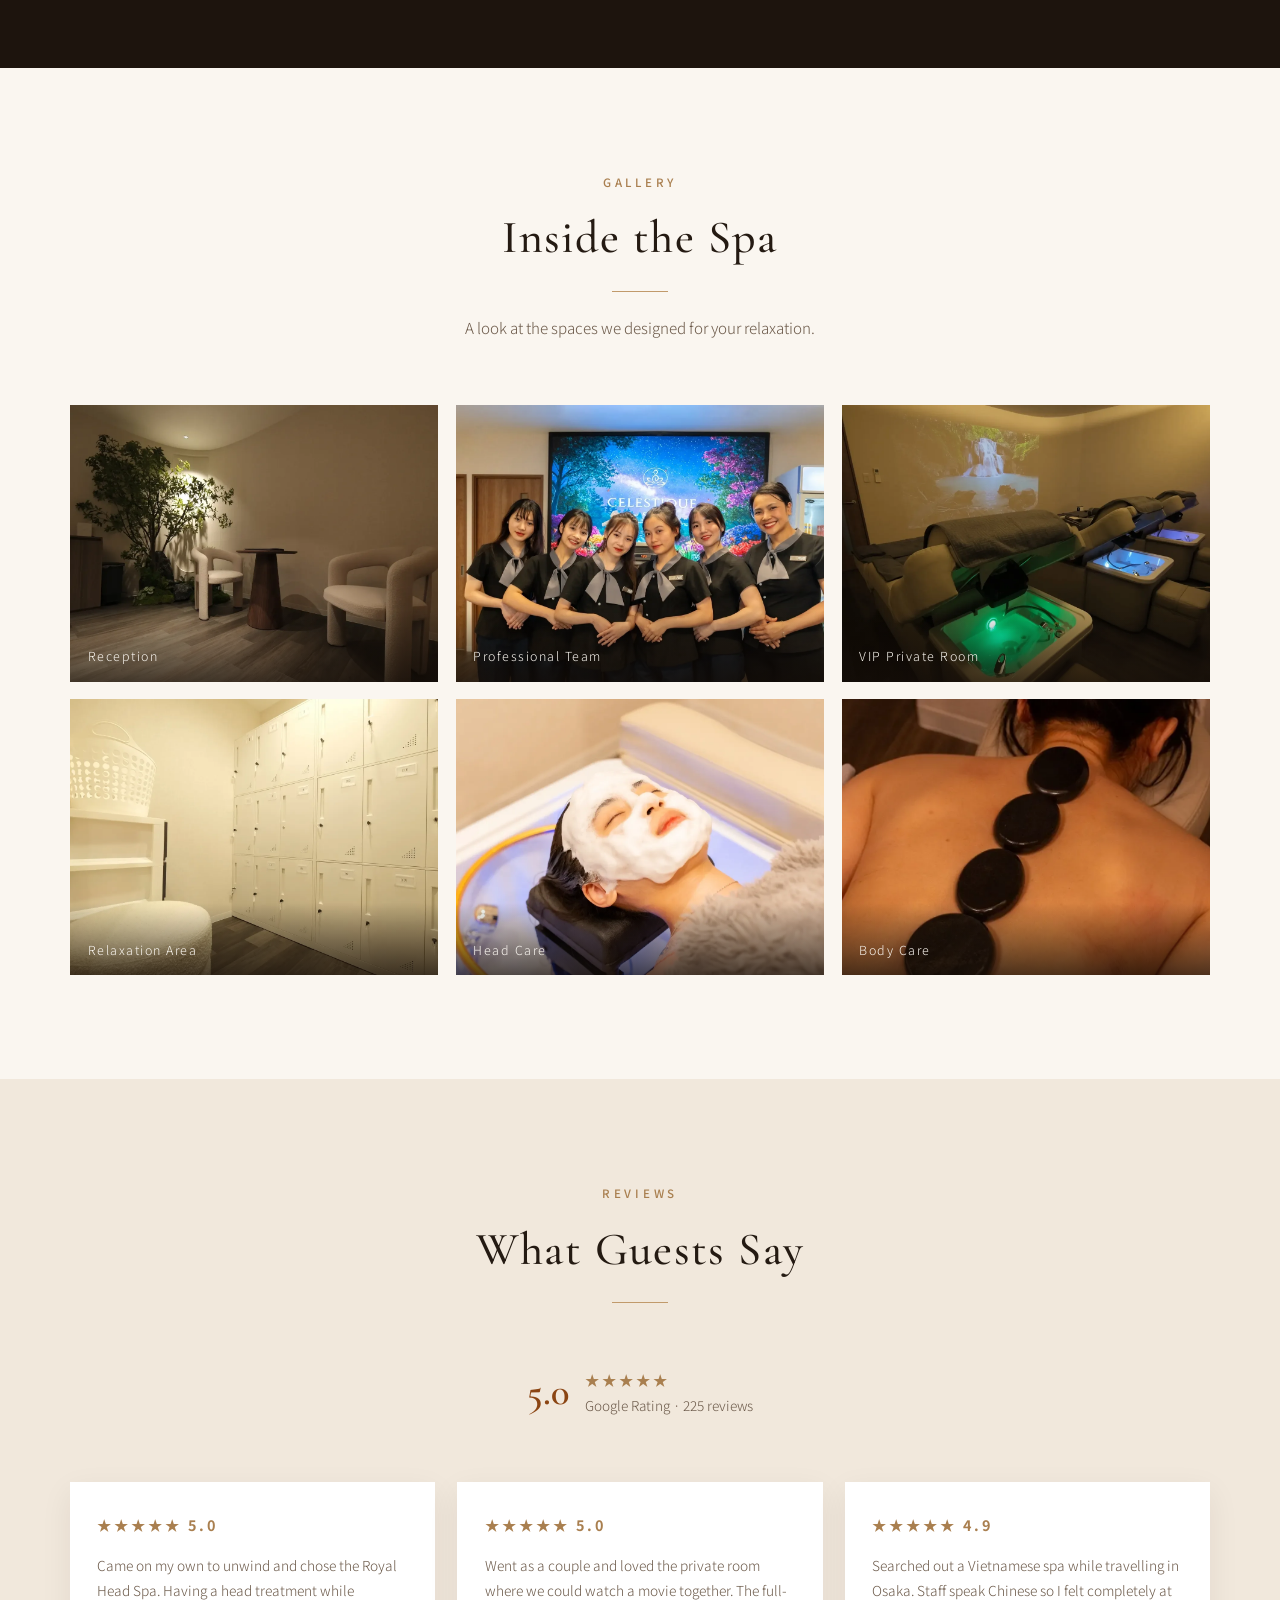
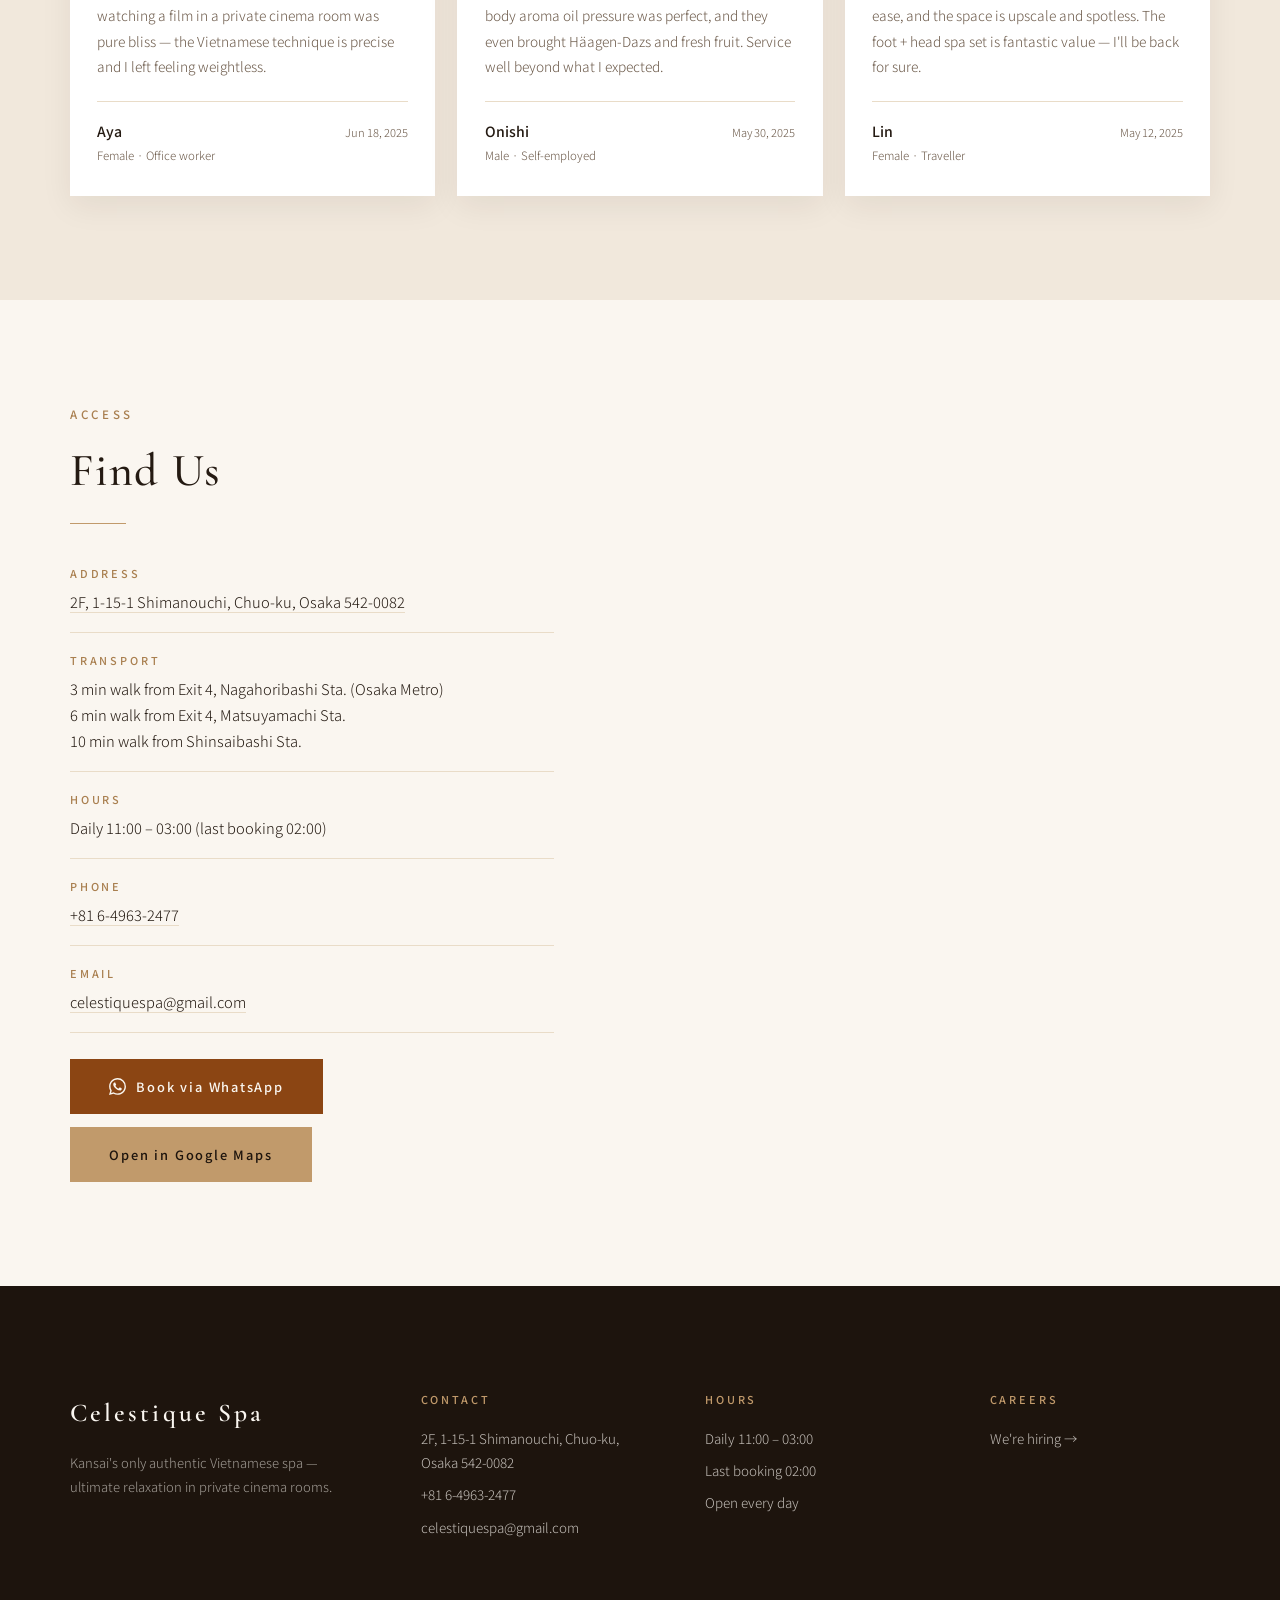
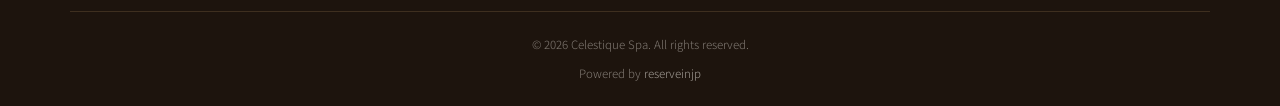
==== commit 943e6463: "Footer: move Careers into grid (with Contact/Hours); stack copyright + credit vertically Co-Authored" ====
--- a/en/index.html
+++ b/en/index.html
@@ -390,10 +390,14 @@
             <li>Open every day</li>
           </ul>
         </div>
-      </div>
-      <div class="footer-bottom">
-        
-        <p><a href="../recruit.html?lang=en">Careers</a></p><p>&copy; 2026 Celestique Spa. All rights reserved.</p>
+        <div>
+          <h4>Careers</h4>
+          <ul>
+            <li><a href="../recruit.html?lang=en">We&#39;re hiring →</a></li>
+          </ul>
+        </div>
+      </div>
+      <div class="footer-bottom"><p>&copy; 2026 Celestique Spa. All rights reserved.</p>
         <p>Powered by <a href="https://reserveinjp.com/" target="_blank" rel="noopener">reserveinjp</a></p>
       </div>
     </div>
--- a/styles.css
+++ b/styles.css
@@ -1068,7 +1068,7 @@
 
 .footer-grid {
   display: grid;
-  grid-template-columns: 1.3fr 1fr 1fr;
+  grid-template-columns: 1.3fr 1fr 1fr 1fr;
   gap: clamp(2rem, 5vw, 4rem);
   padding-bottom: var(--space-xl);
 }
@@ -1109,8 +1109,10 @@
   padding: 1.4rem 0;
   display: flex;
   flex-wrap: wrap;
-  justify-content: space-between;
-  gap: 0.8rem;
+  flex-direction: column;
+  align-items: center;
+  text-align: center;
+  gap: 0.5rem;
   font-size: 0.72rem;
   color: rgba(250, 246, 240, 0.45);
 }
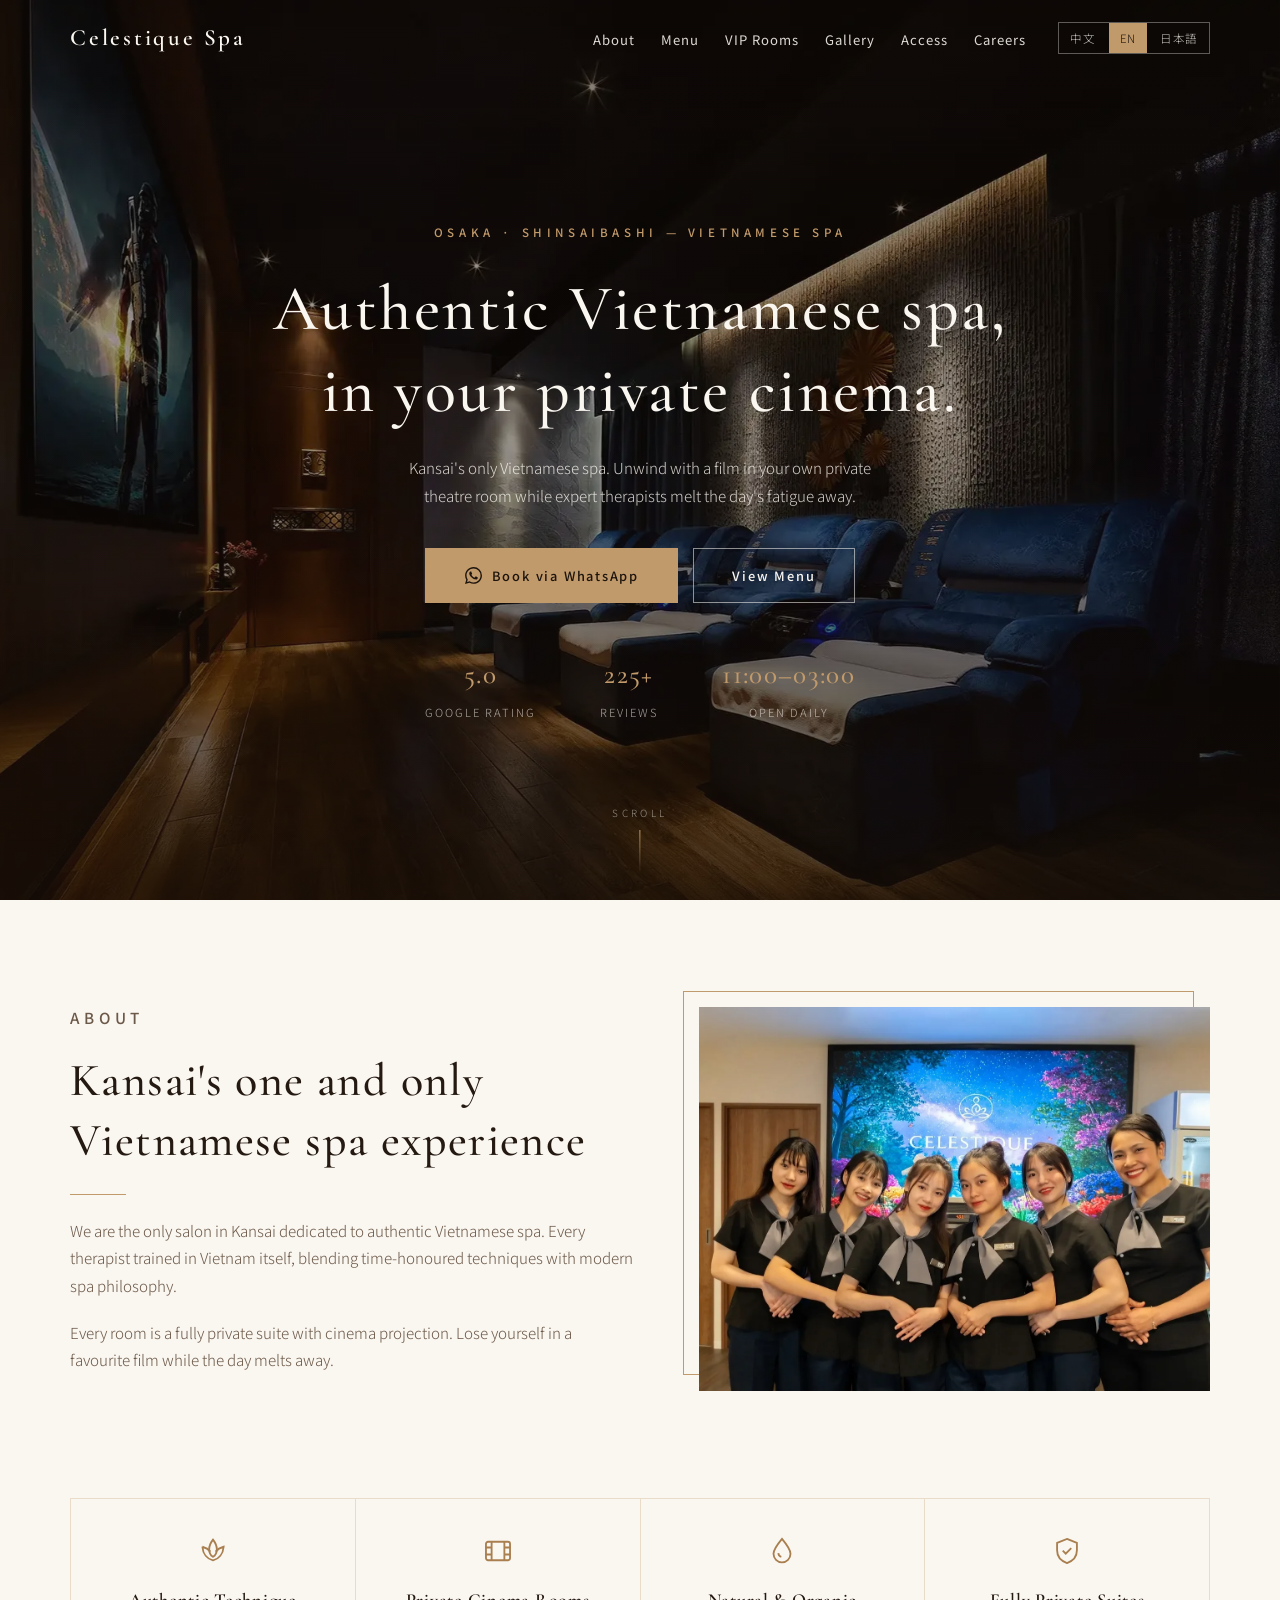
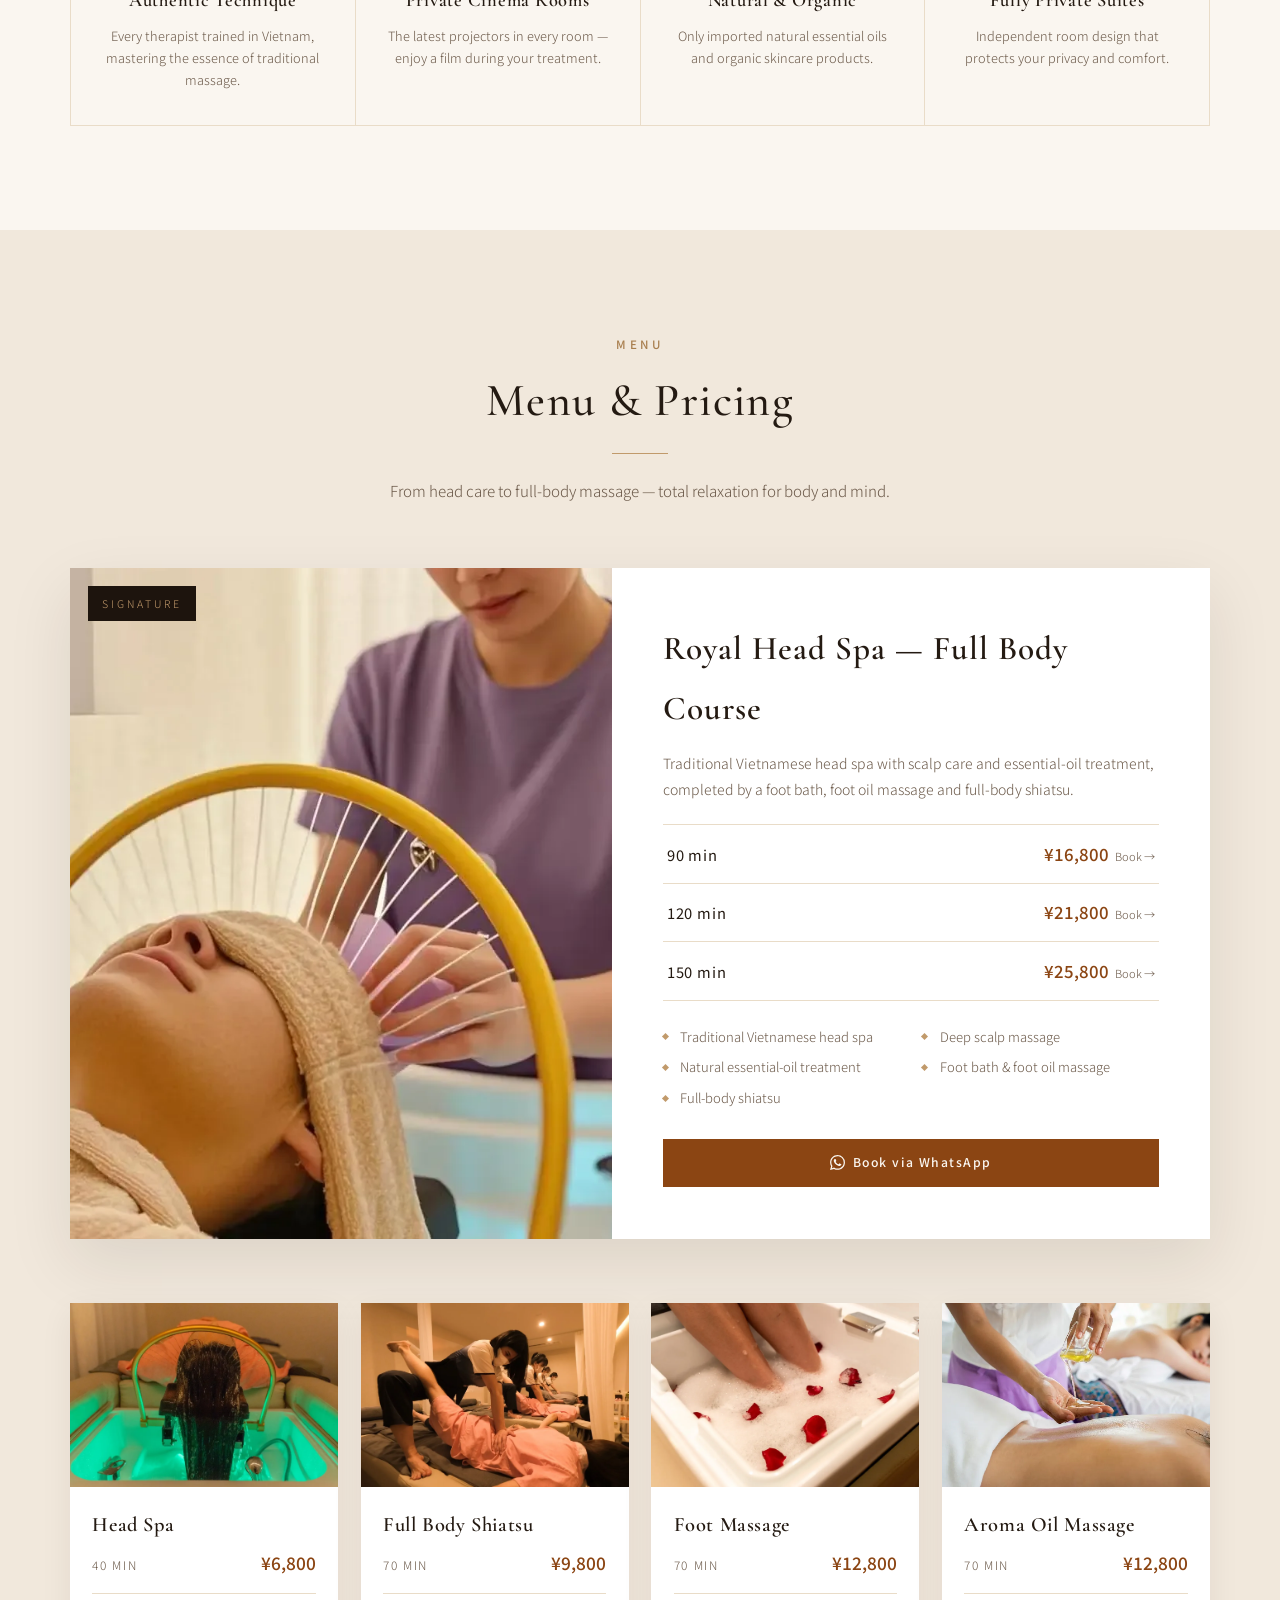
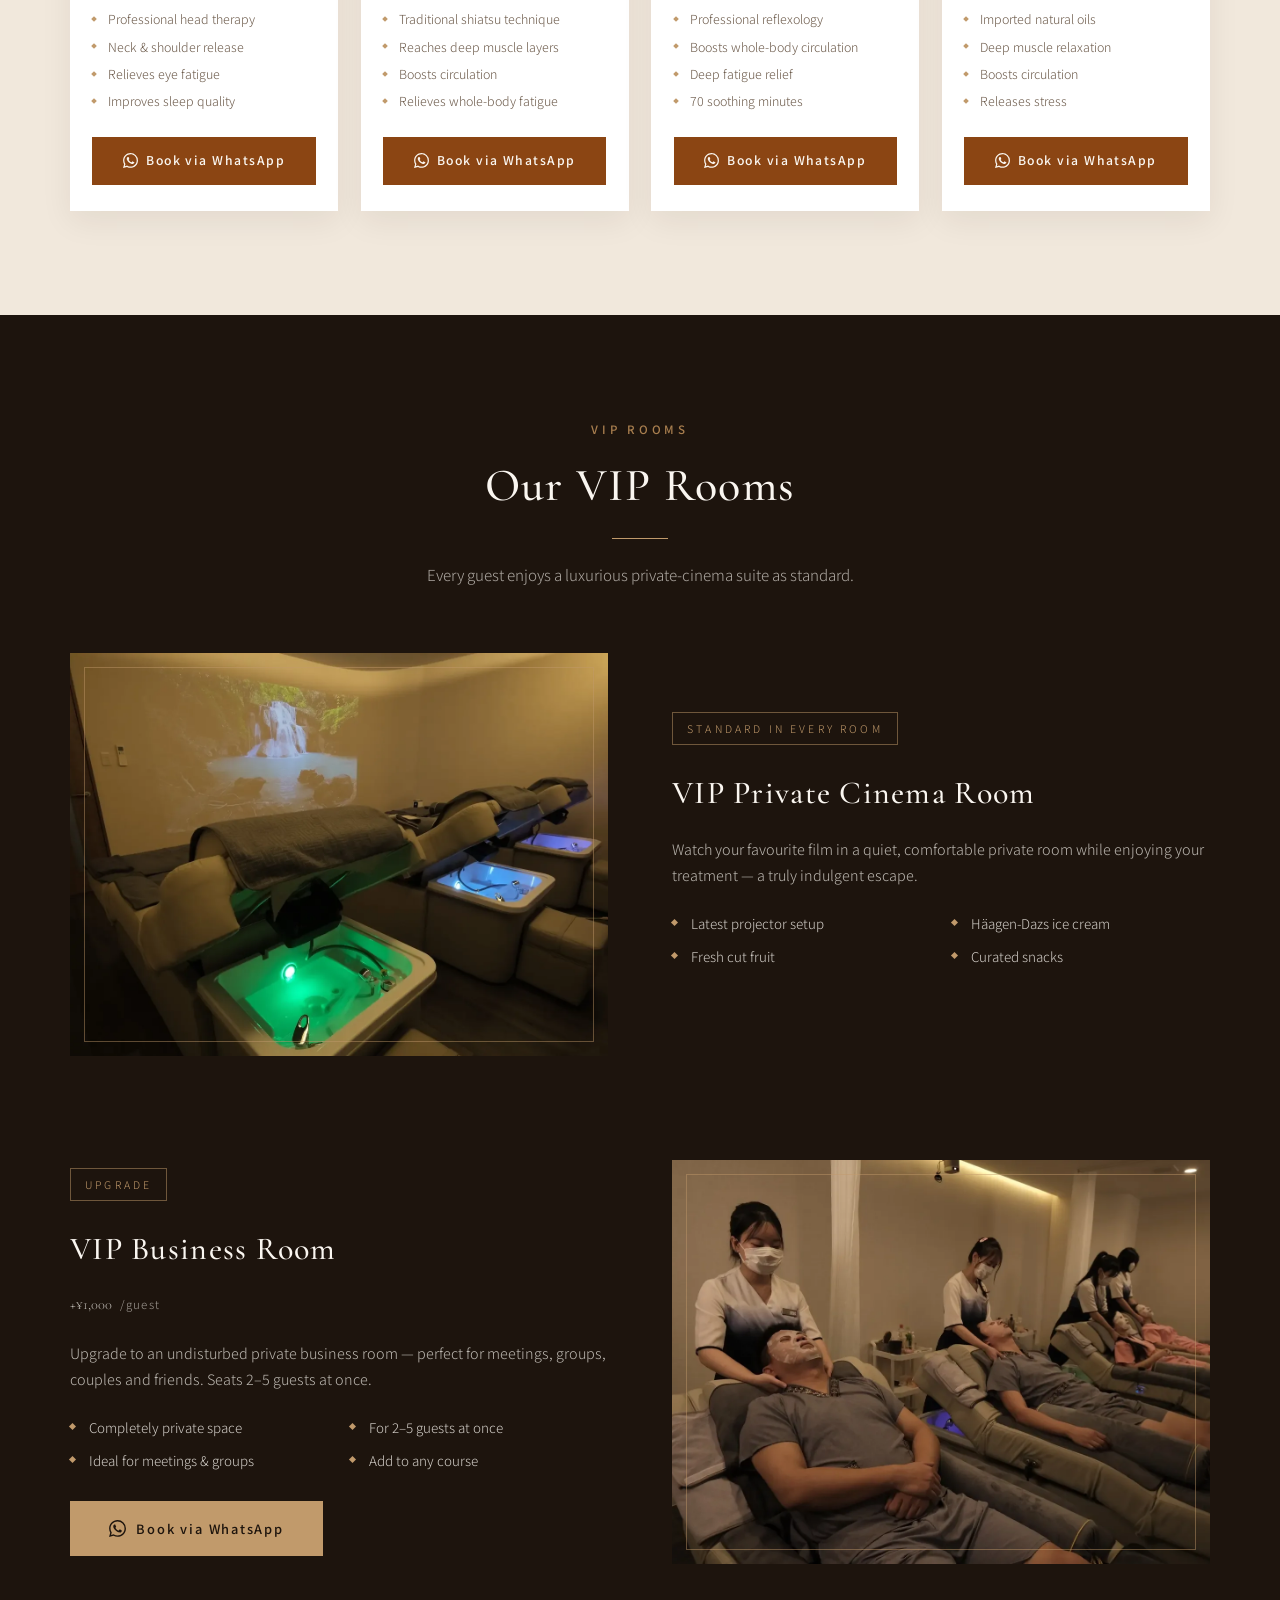
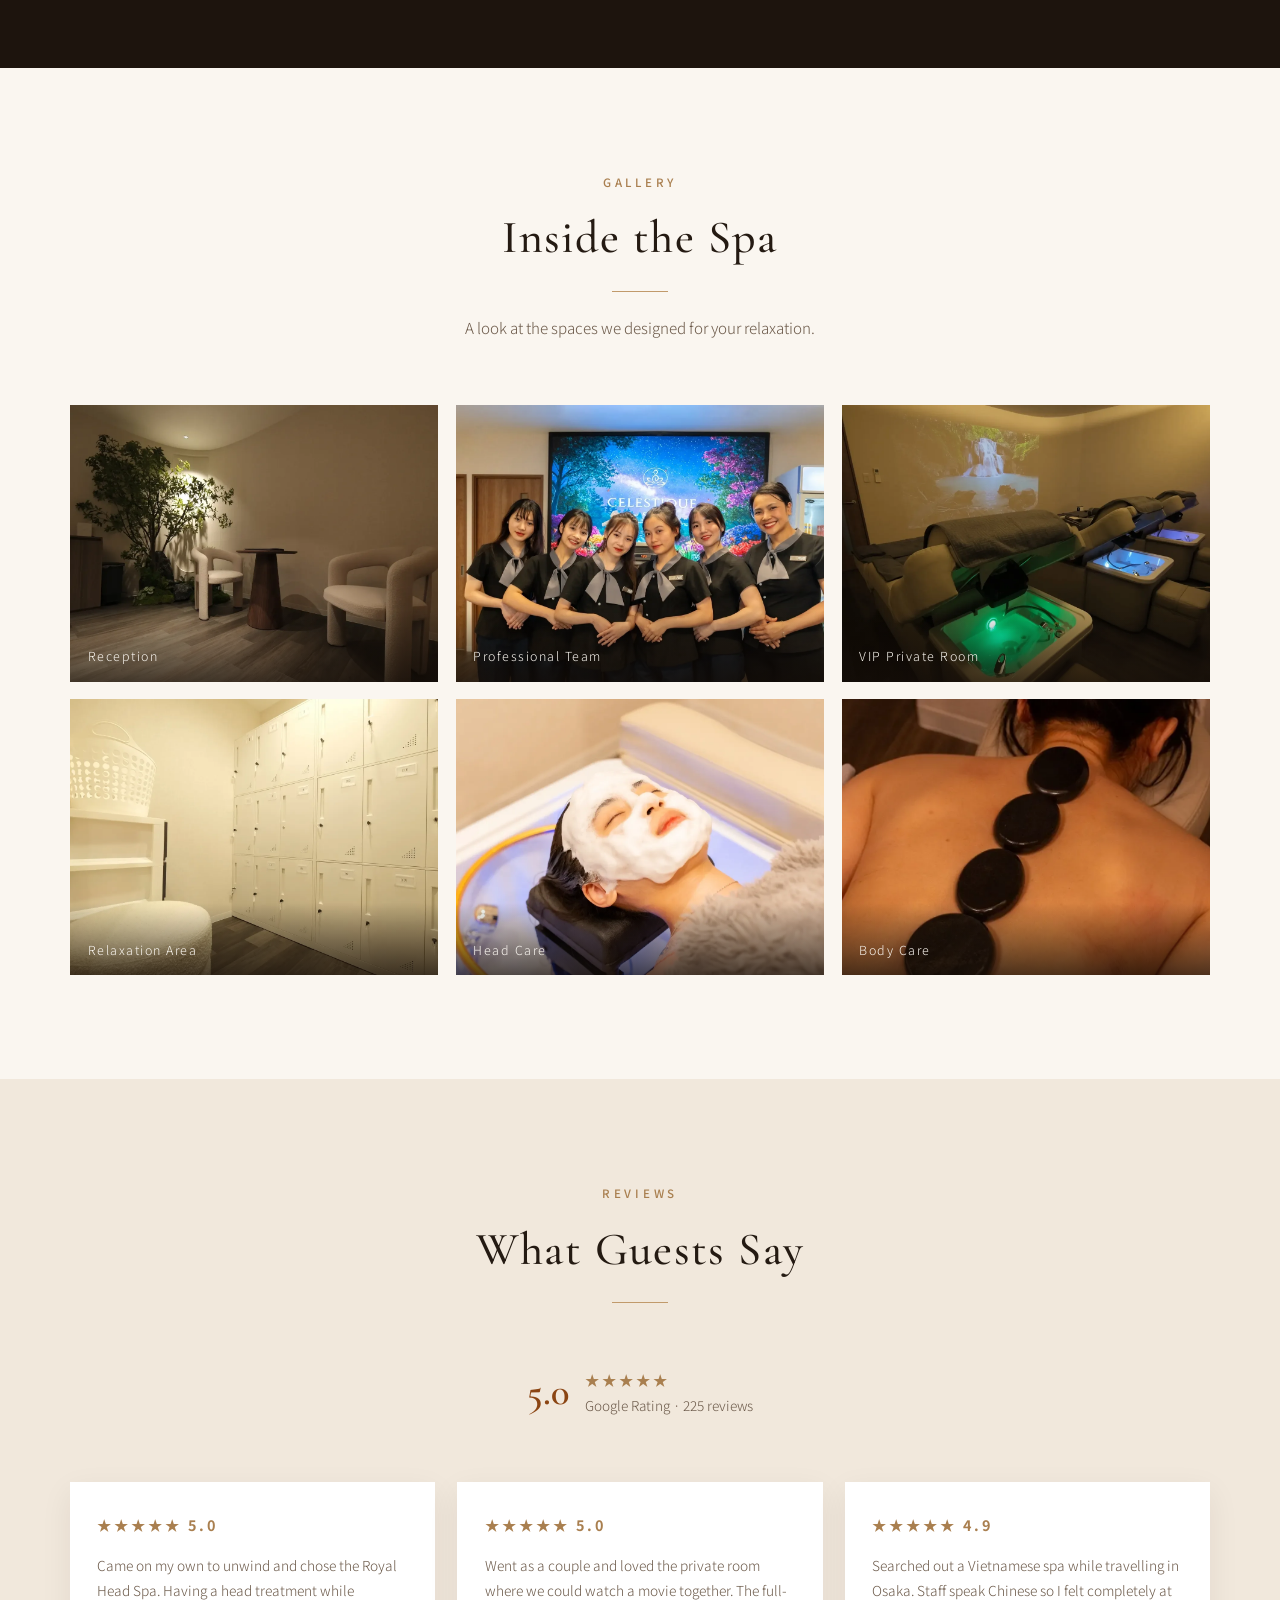
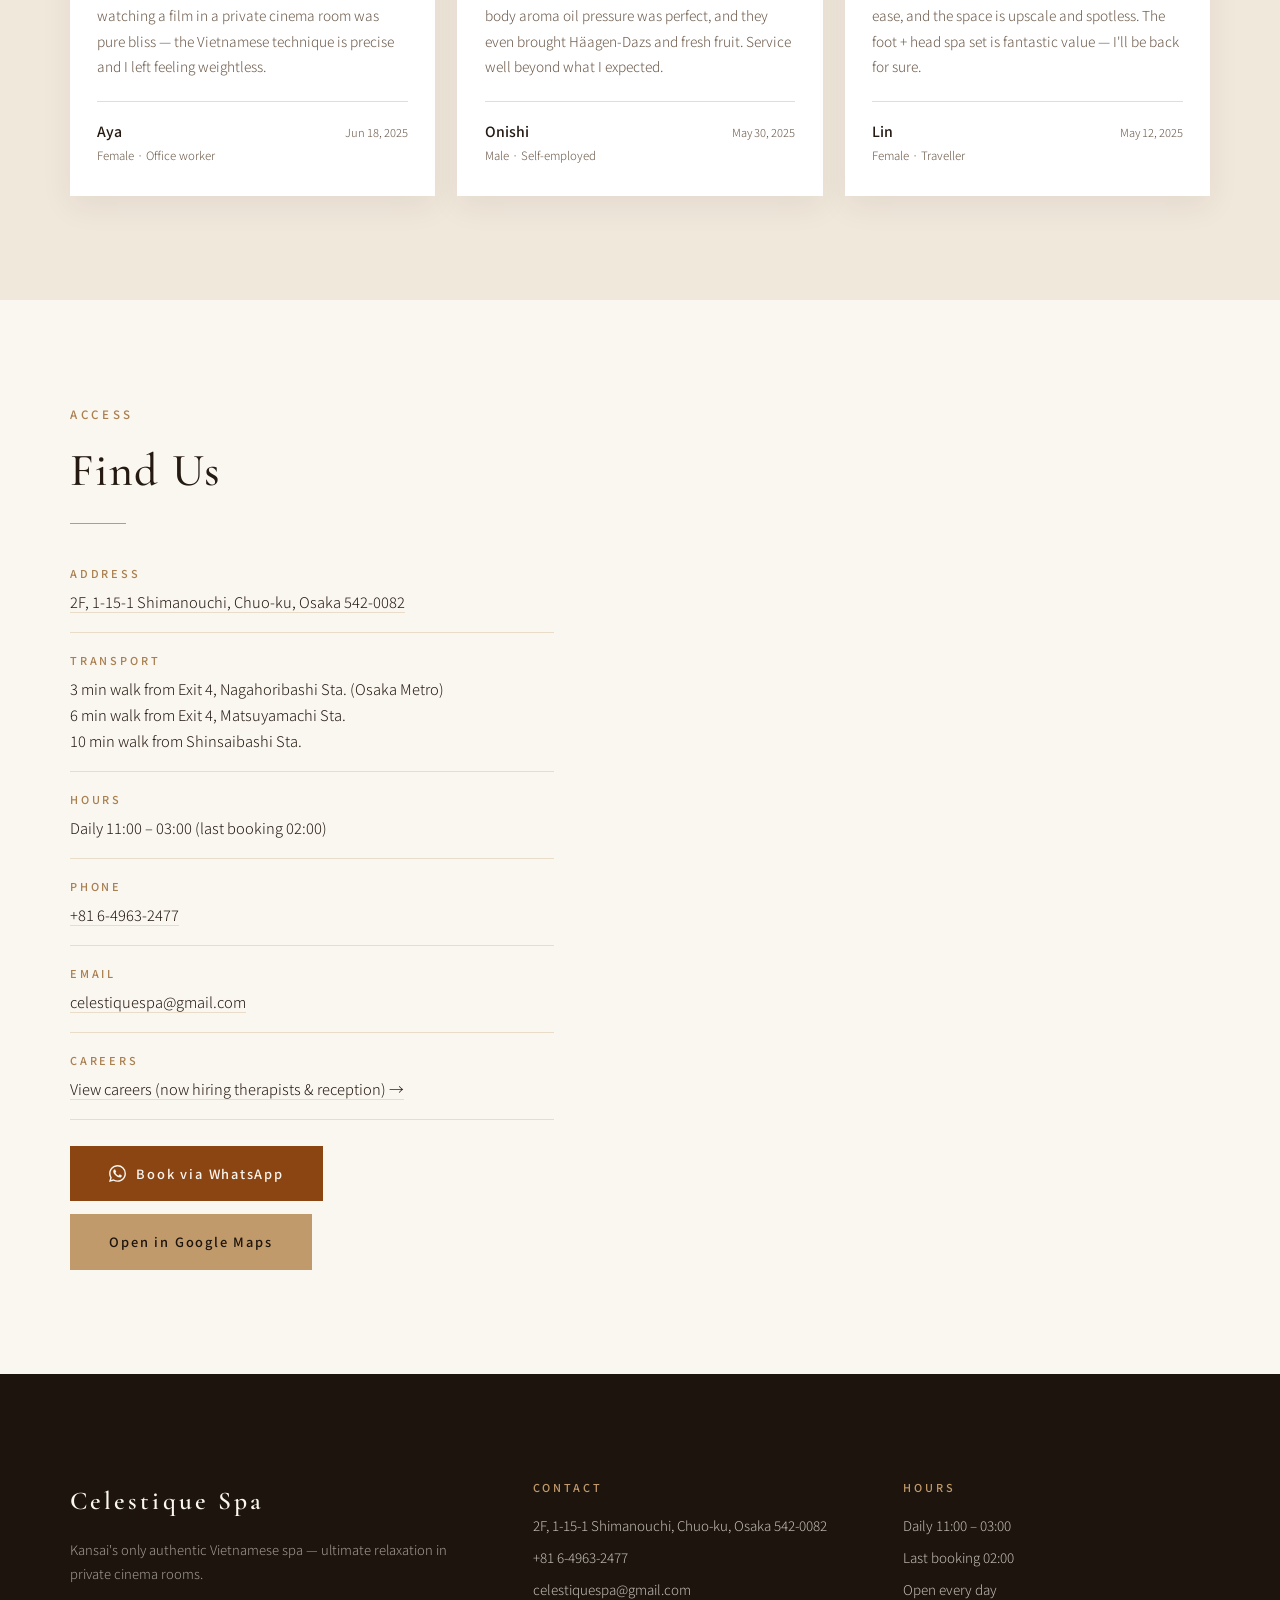
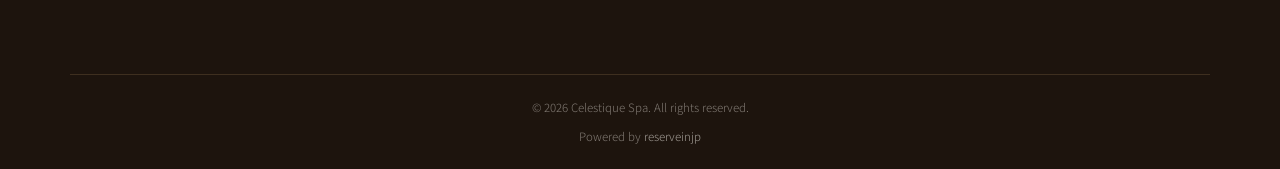
==== commit 074a2249: "Move recruitment entry into the Access section; remove footer Careers column Co-Authored-By: Claude " ====
--- a/en/index.html
+++ b/en/index.html
@@ -354,6 +354,11 @@
               <h4>Email</h4>
               <p><a href="mailto:celestiquespa@gmail.com">celestiquespa@gmail.com</a></p>
             </div>
+            <div class="access-item">
+              <h4>Careers</h4>
+              <p><a href="../recruit.html?lang=en">View careers (now hiring therapists &amp; reception) →</a></p>
+            </div>
+
             <div class="access-cta">
               <a href="../booking.html" class="btn btn-dark"><svg viewBox="0 0 24 24" xmlns="http://www.w3.org/2000/svg"><path d="M17.472 14.382c-.297-.149-1.758-.867-2.03-.967-.273-.099-.471-.148-.67.15-.197.297-.767.966-.94 1.164-.173.199-.347.223-.644.075-.297-.15-1.255-.463-2.39-1.475-.884-.788-1.48-1.761-1.653-2.059-.173-.297-.018-.458.13-.606.134-.133.298-.347.446-.52.149-.174.198-.298.298-.497.099-.198.05-.371-.025-.52-.075-.149-.669-1.612-.916-2.207-.242-.579-.487-.5-.669-.51-.173-.008-.371-.01-.57-.01-.198 0-.52.074-.792.372-.272.297-1.04 1.016-1.04 2.479 0 1.462 1.065 2.875 1.213 3.074.149.198 2.096 3.2 5.077 4.487.709.306 1.262.489 1.694.625.712.227 1.36.195 1.871.118.571-.085 1.758-.719 2.006-1.413.248-.694.248-1.289.173-1.413-.074-.124-.272-.198-.57-.347m-5.421 7.403h-.004a9.87 9.87 0 01-5.031-1.378l-.361-.214-3.741.982.998-3.648-.235-.374a9.86 9.86 0 01-1.51-5.26c.001-5.45 4.436-9.884 9.888-9.884 2.64 0 5.122 1.03 6.988 2.898a9.825 9.825 0 012.893 6.994c-.003 5.45-4.437 9.884-9.885 9.884m8.413-18.297A11.815 11.815 0 0012.05 0C5.495 0 .16 5.335.157 11.892c0 2.096.547 4.142 1.588 5.945L.057 24l6.305-1.654a11.882 11.882 0 005.683 1.448h.005c6.554 0 11.89-5.335 11.893-11.893a11.821 11.821 0 00-3.48-8.413Z"/></svg> Book via WhatsApp</a>
               <a href="https://maps.app.goo.gl/tpL7jkPrLn7CtPPL7" target="_blank" rel="noopener noreferrer" class="btn btn-gold">Open in Google Maps</a>
@@ -390,12 +395,6 @@
             <li>Open every day</li>
           </ul>
         </div>
-        <div>
-          <h4>Careers</h4>
-          <ul>
-            <li><a href="../recruit.html?lang=en">We&#39;re hiring →</a></li>
-          </ul>
-        </div>
       </div>
       <div class="footer-bottom"><p>&copy; 2026 Celestique Spa. All rights reserved.</p>
         <p>Powered by <a href="https://reserveinjp.com/" target="_blank" rel="noopener">reserveinjp</a></p>
--- a/styles.css
+++ b/styles.css
@@ -1068,7 +1068,7 @@
 
 .footer-grid {
   display: grid;
-  grid-template-columns: 1.3fr 1fr 1fr 1fr;
+  grid-template-columns: 1.3fr 1fr 1fr;
   gap: clamp(2rem, 5vw, 4rem);
   padding-bottom: var(--space-xl);
 }
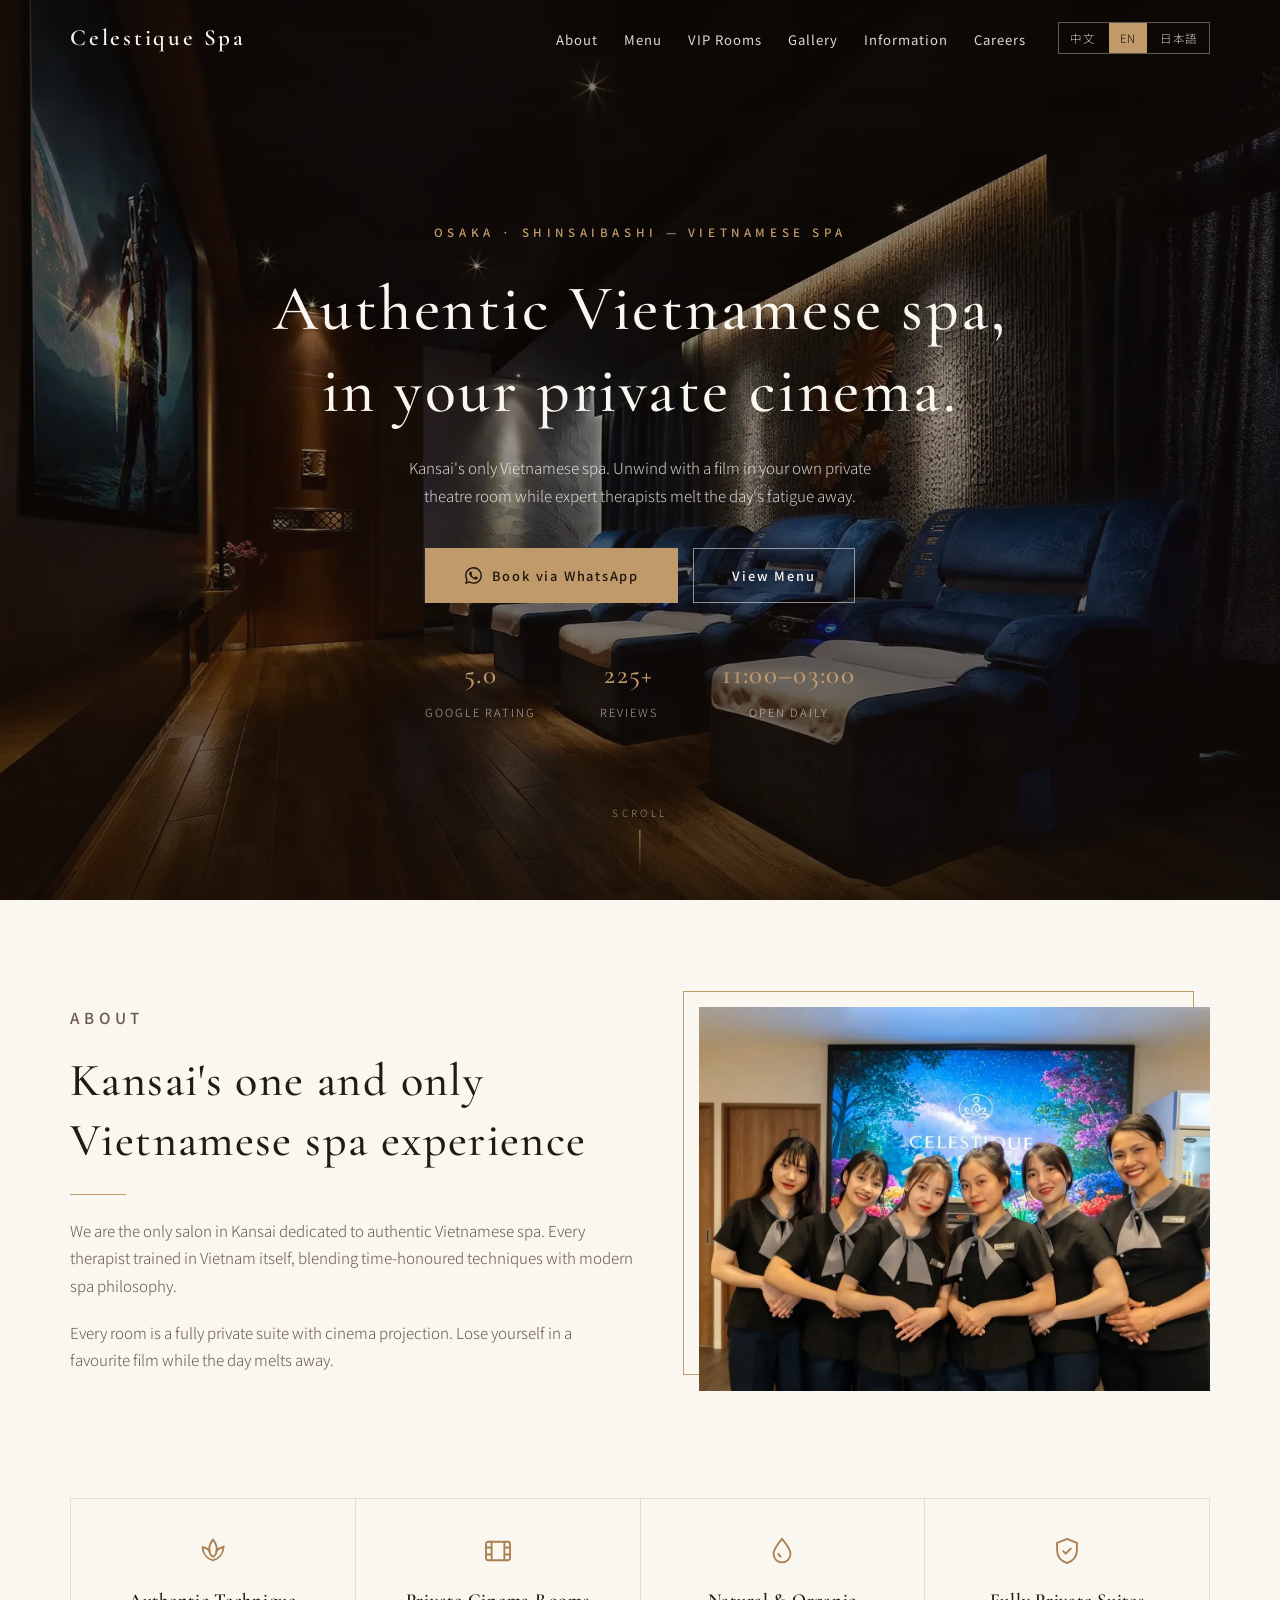
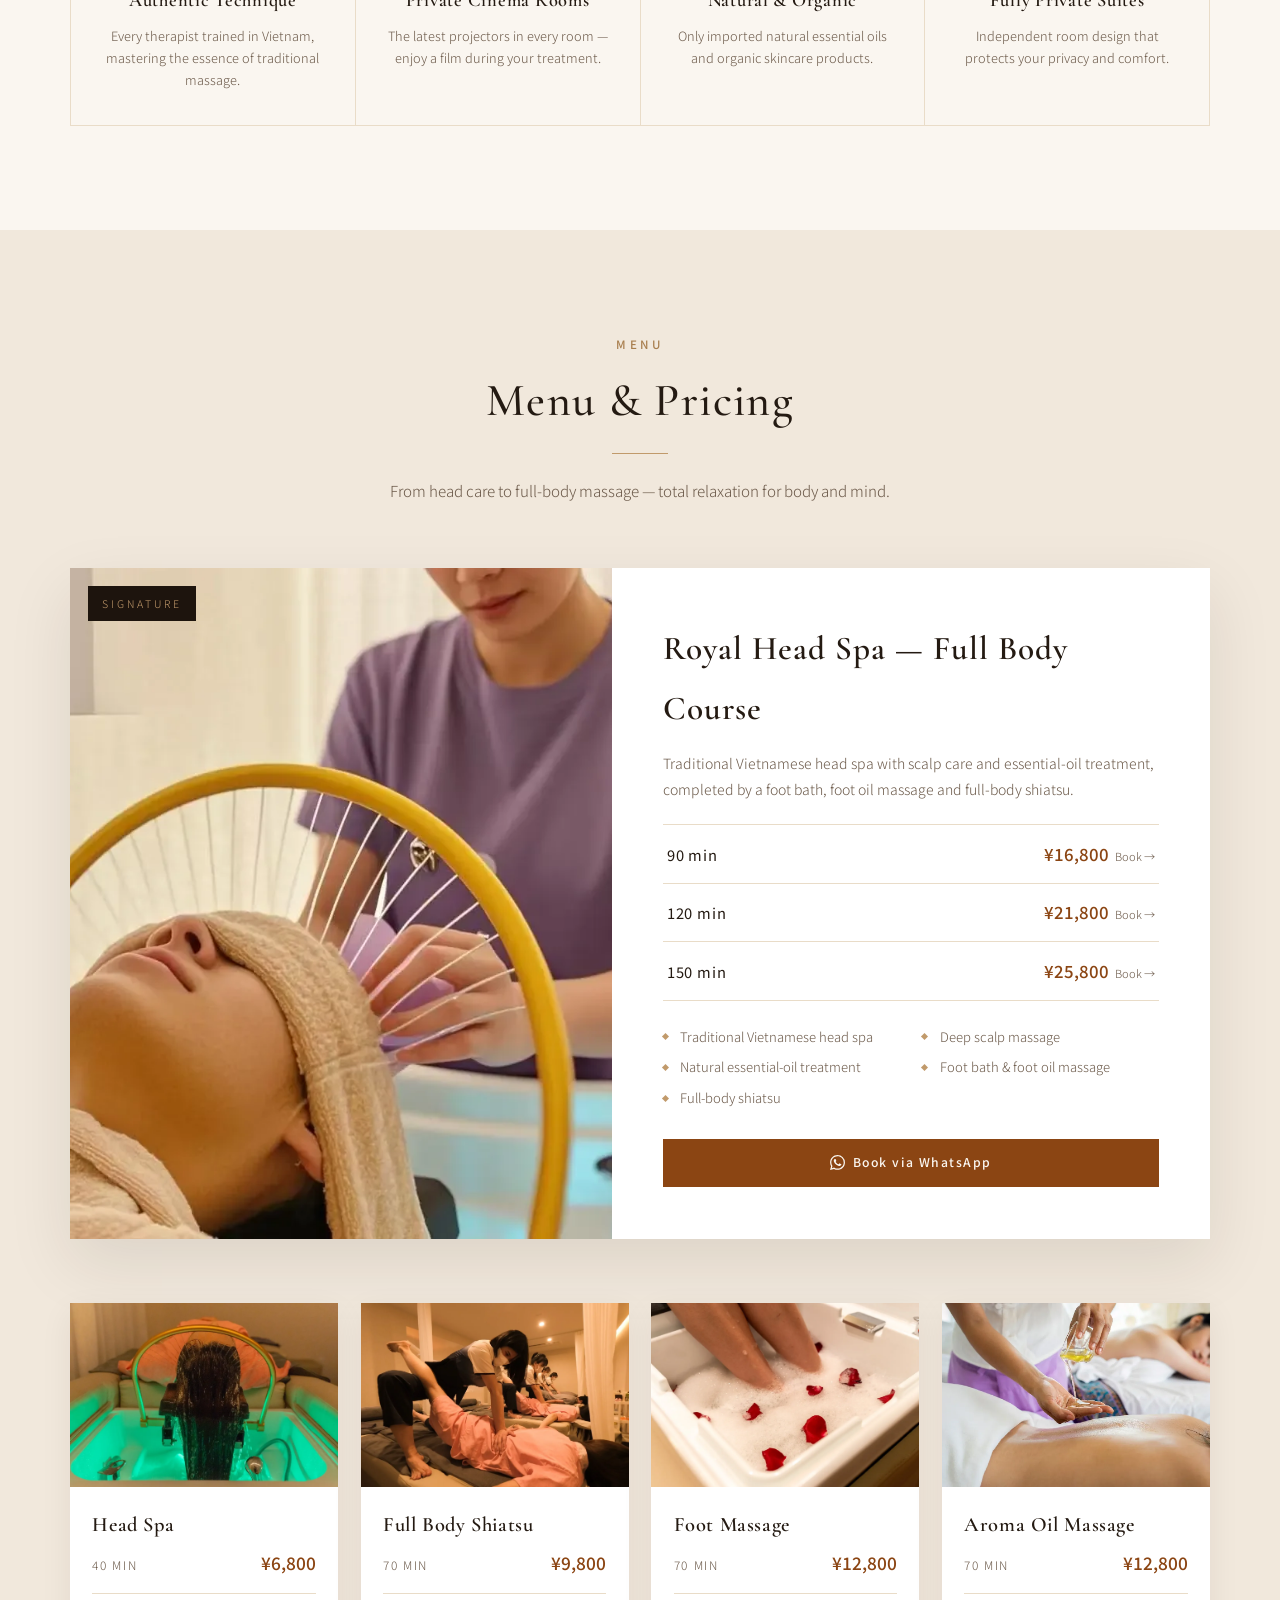
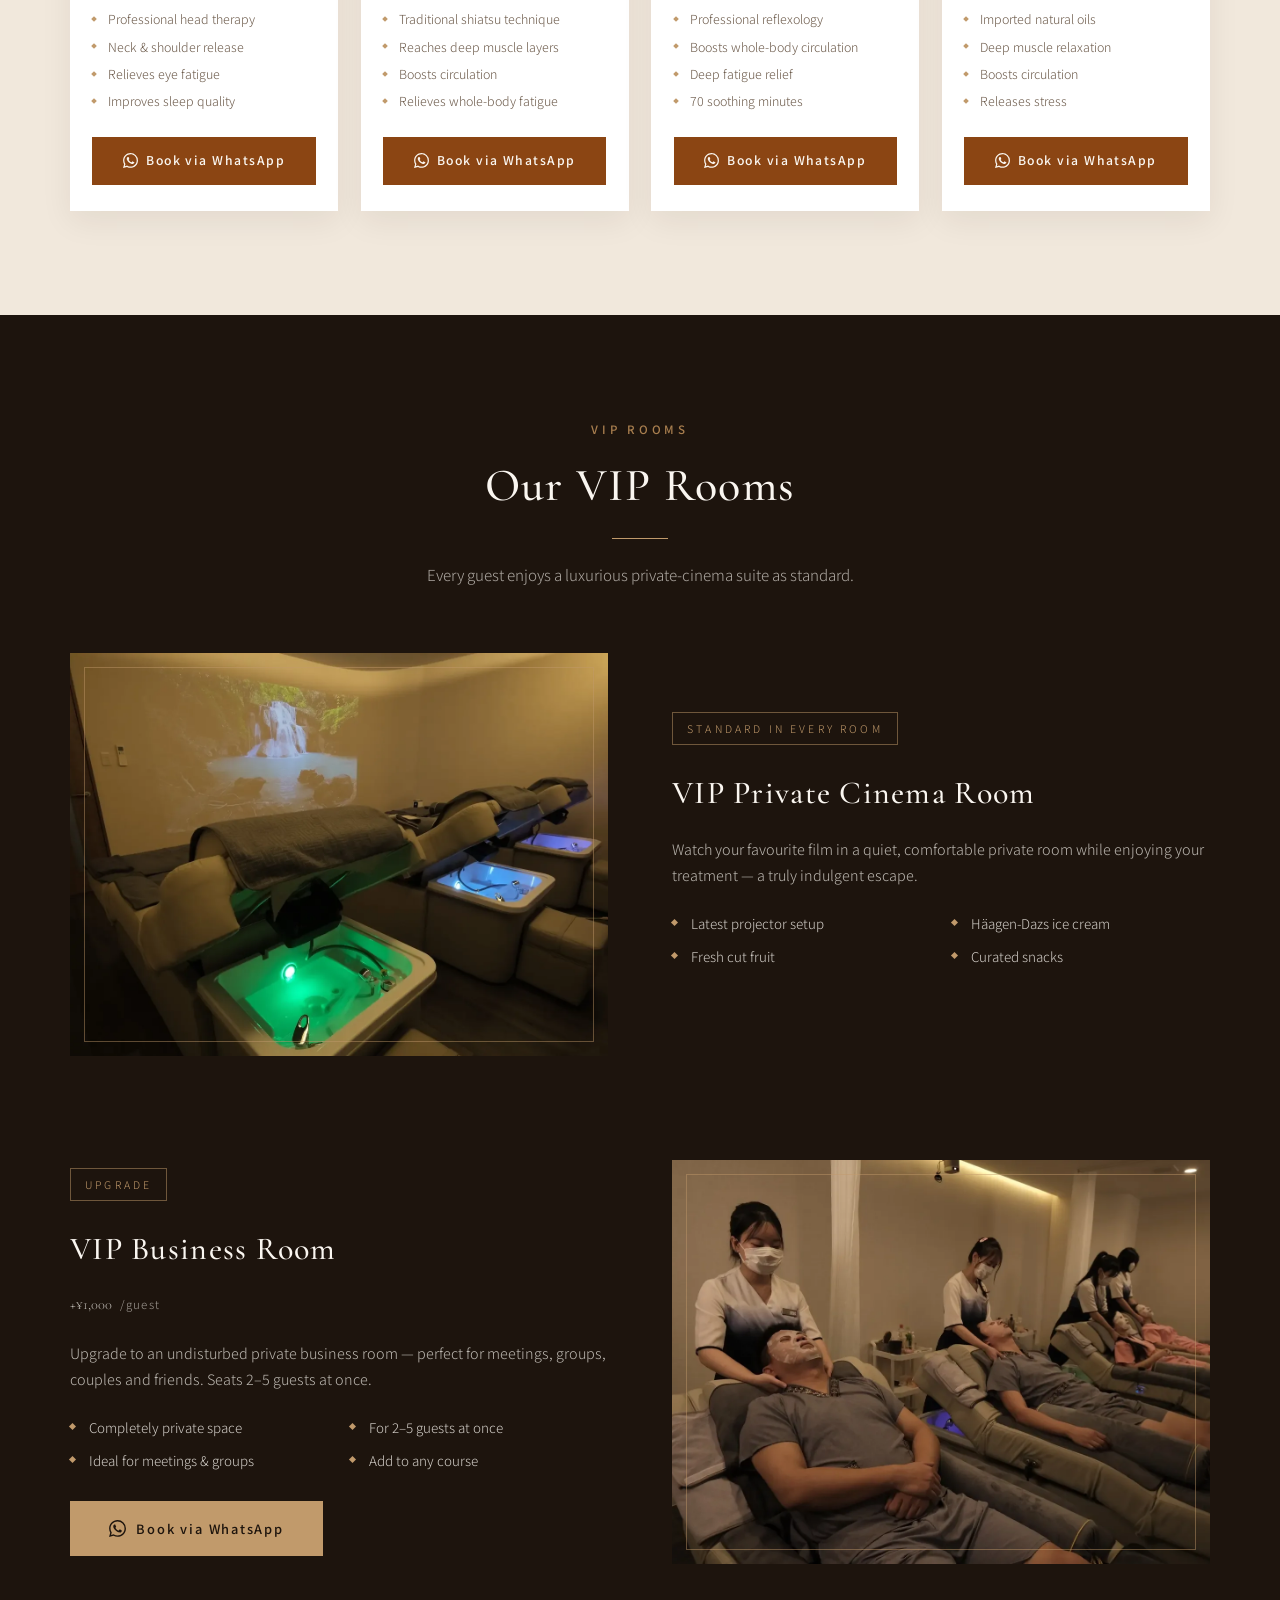
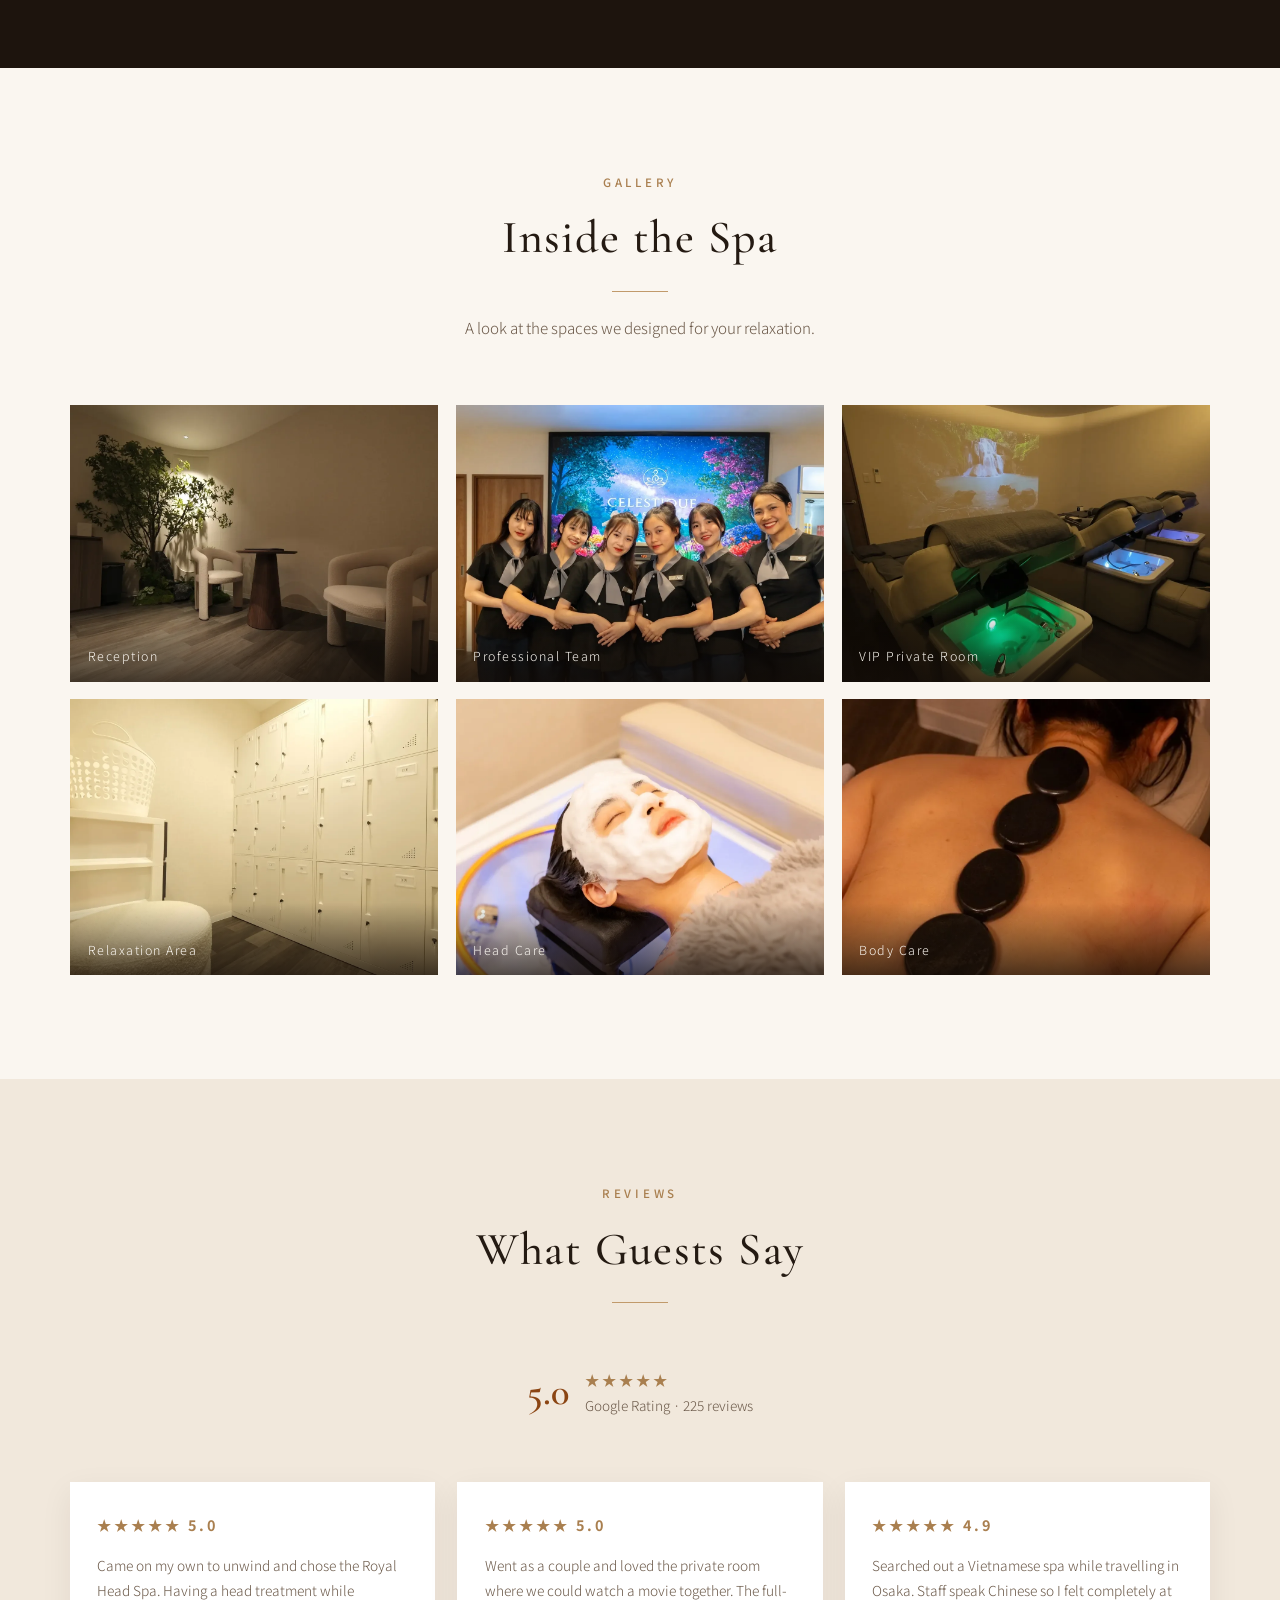
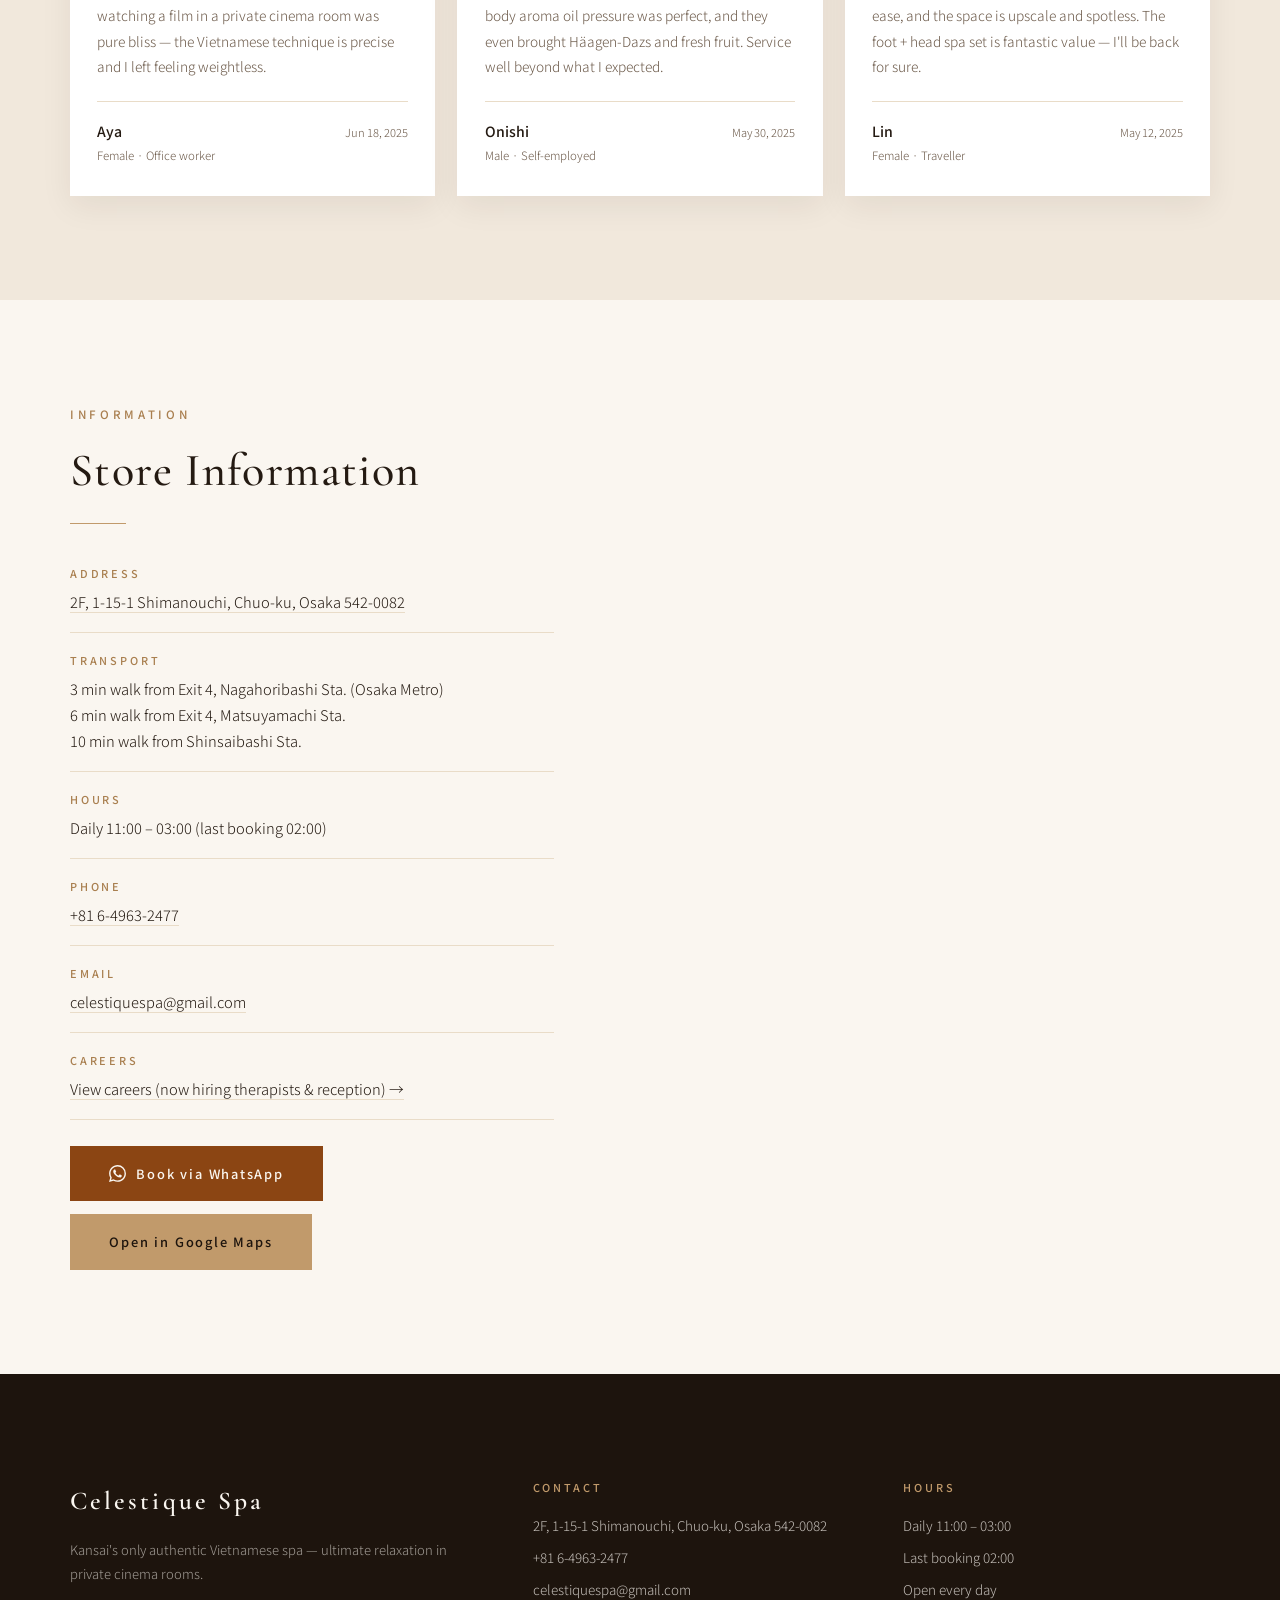
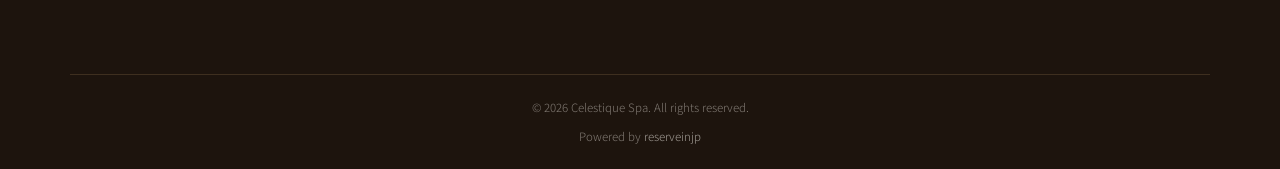
==== commit fd42be4b: "Rename Access section to Store Information (门店信息 / 店舗情報) Co-Authored-By: Claude Opus 4.8 <noreply@an" ====
--- a/en/index.html
+++ b/en/index.html
@@ -26,7 +26,7 @@
           <li><a href="#menu">Menu</a></li>
           <li><a href="#vip">VIP Rooms</a></li>
           <li><a href="#gallery">Gallery</a></li>
-          <li><a href="#access">Access</a></li>
+          <li><a href="#access">Information</a></li>
           <li><a href="../recruit.html?lang=en">Careers</a></li>
         </ul>
         <div class="lang-switch">
@@ -331,8 +331,8 @@
       <div class="container">
         <div class="access-grid">
           <div>
-            <p class="eyebrow">Access</p>
-            <h2 class="section-title">Find Us</h2>
+            <p class="eyebrow">Information</p>
+            <h2 class="section-title">Store Information</h2>
             <div class="gold-rule"></div>
             <div class="access-item">
               <h4>Address</h4>
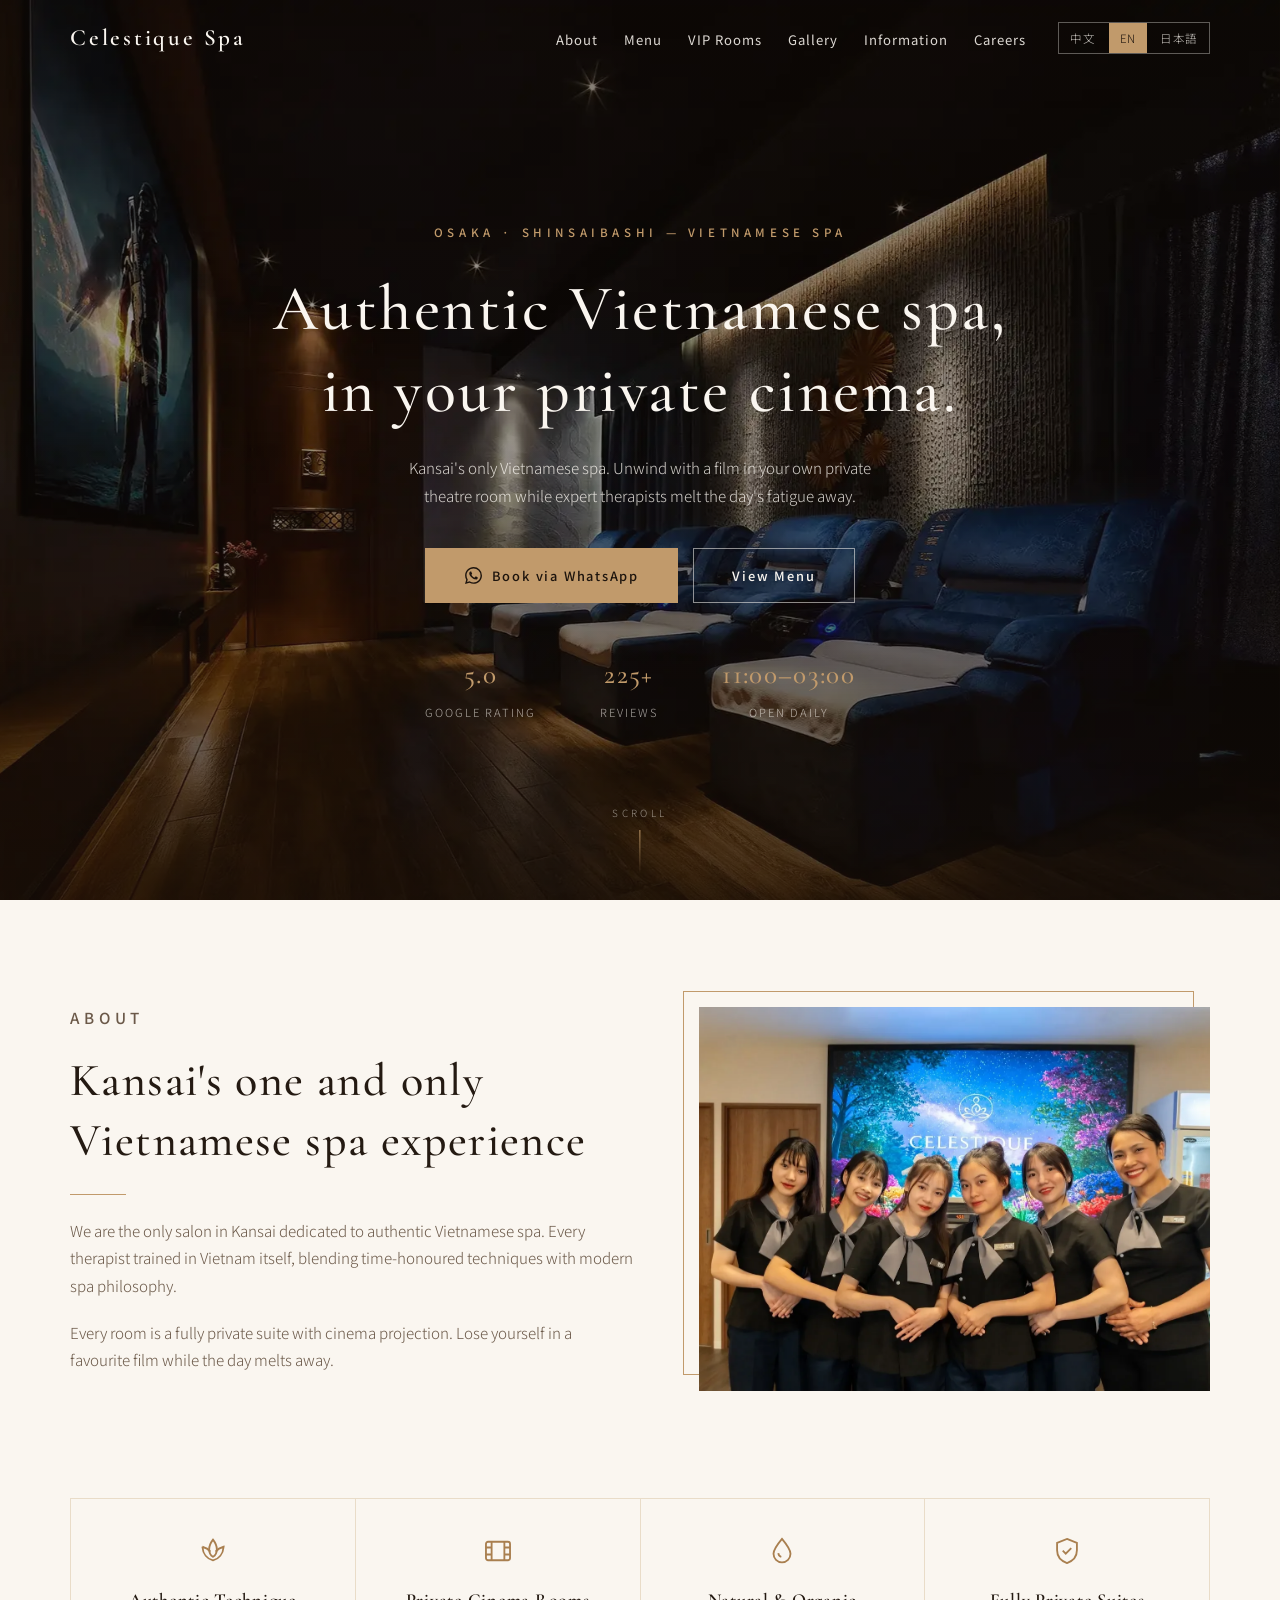
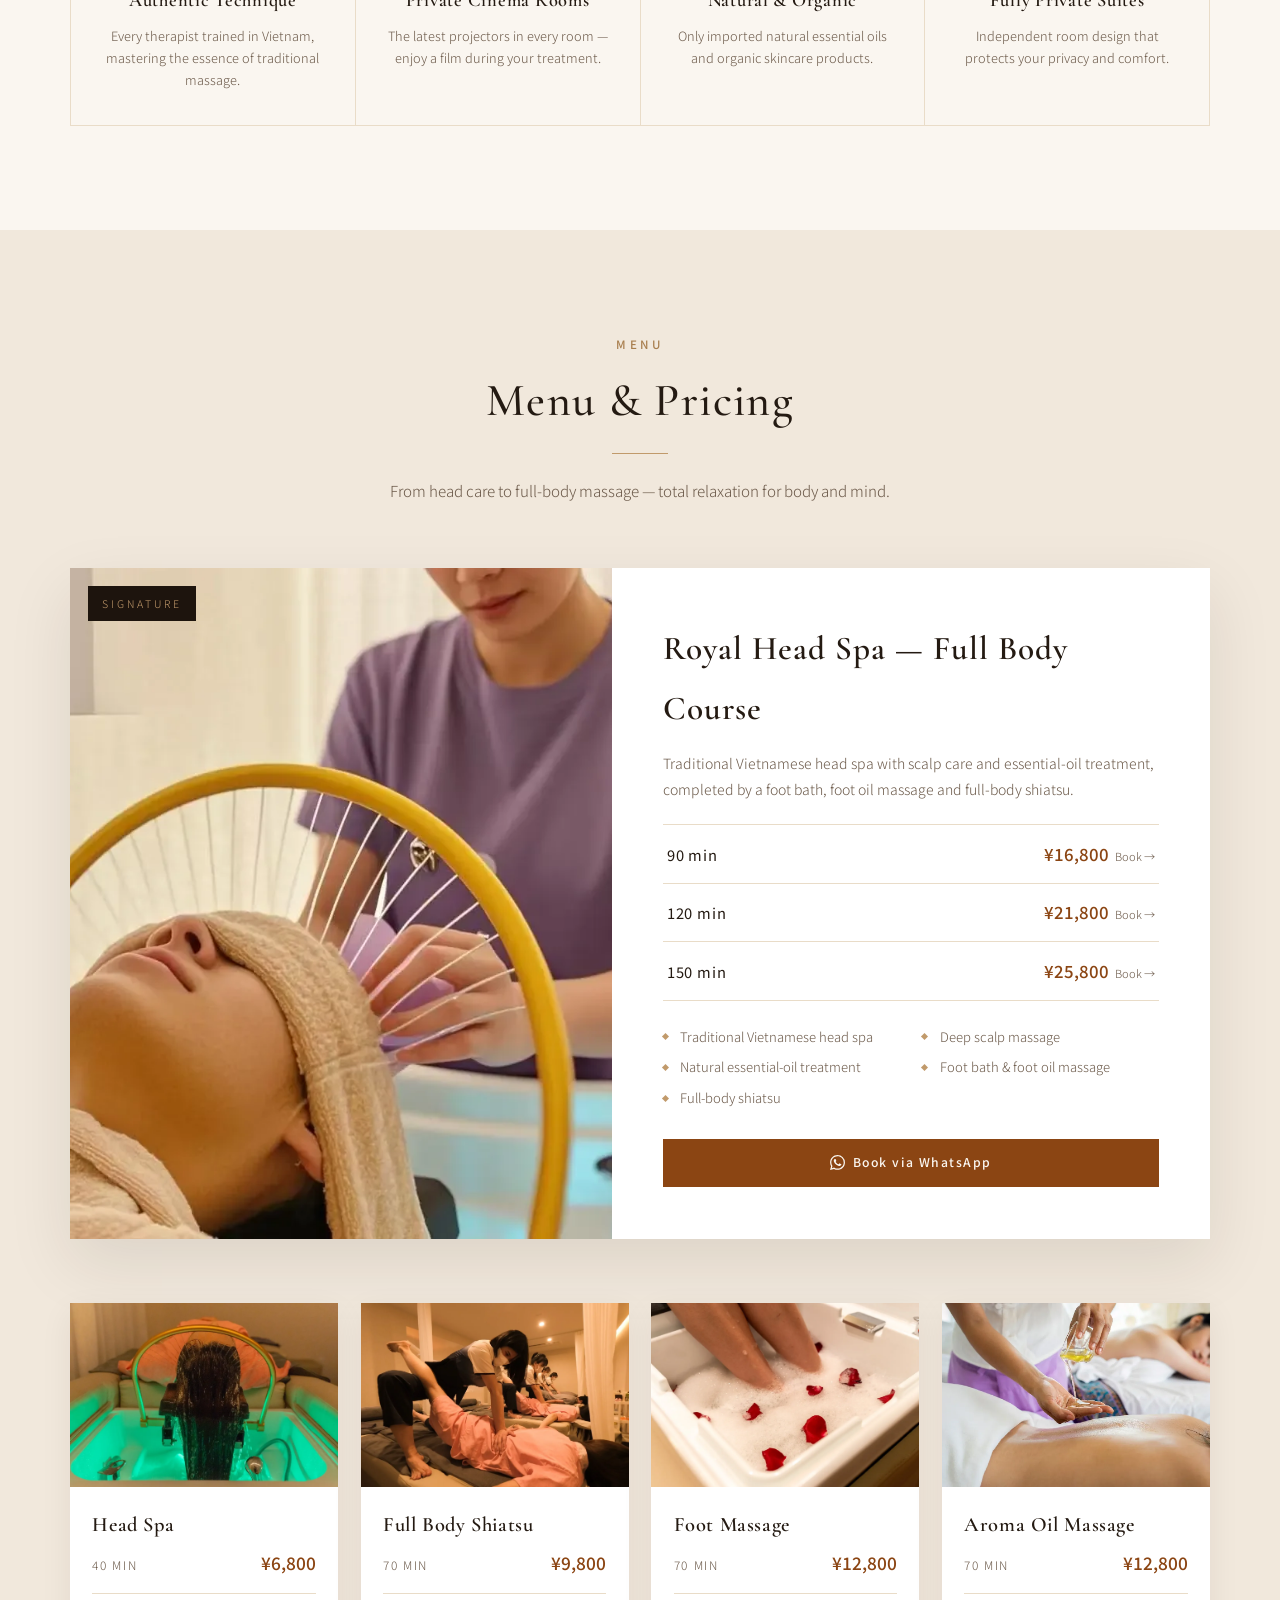
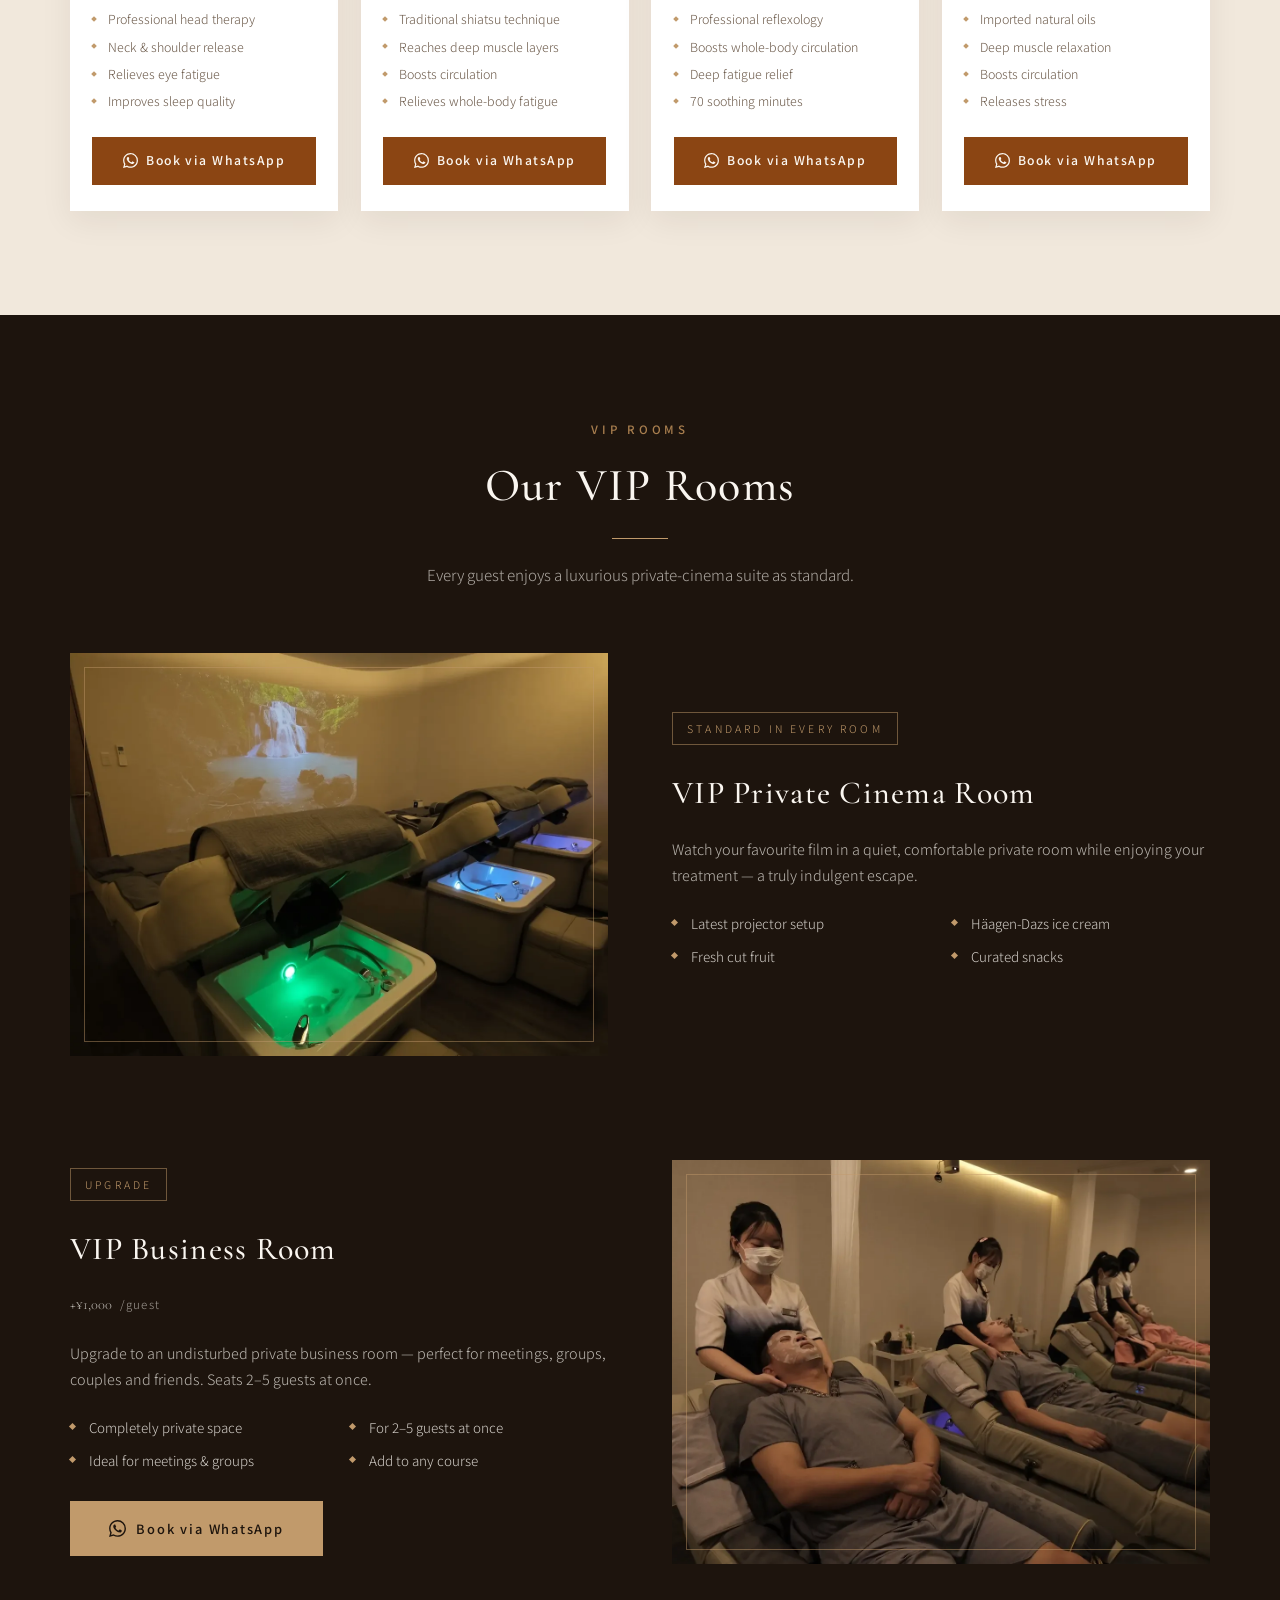
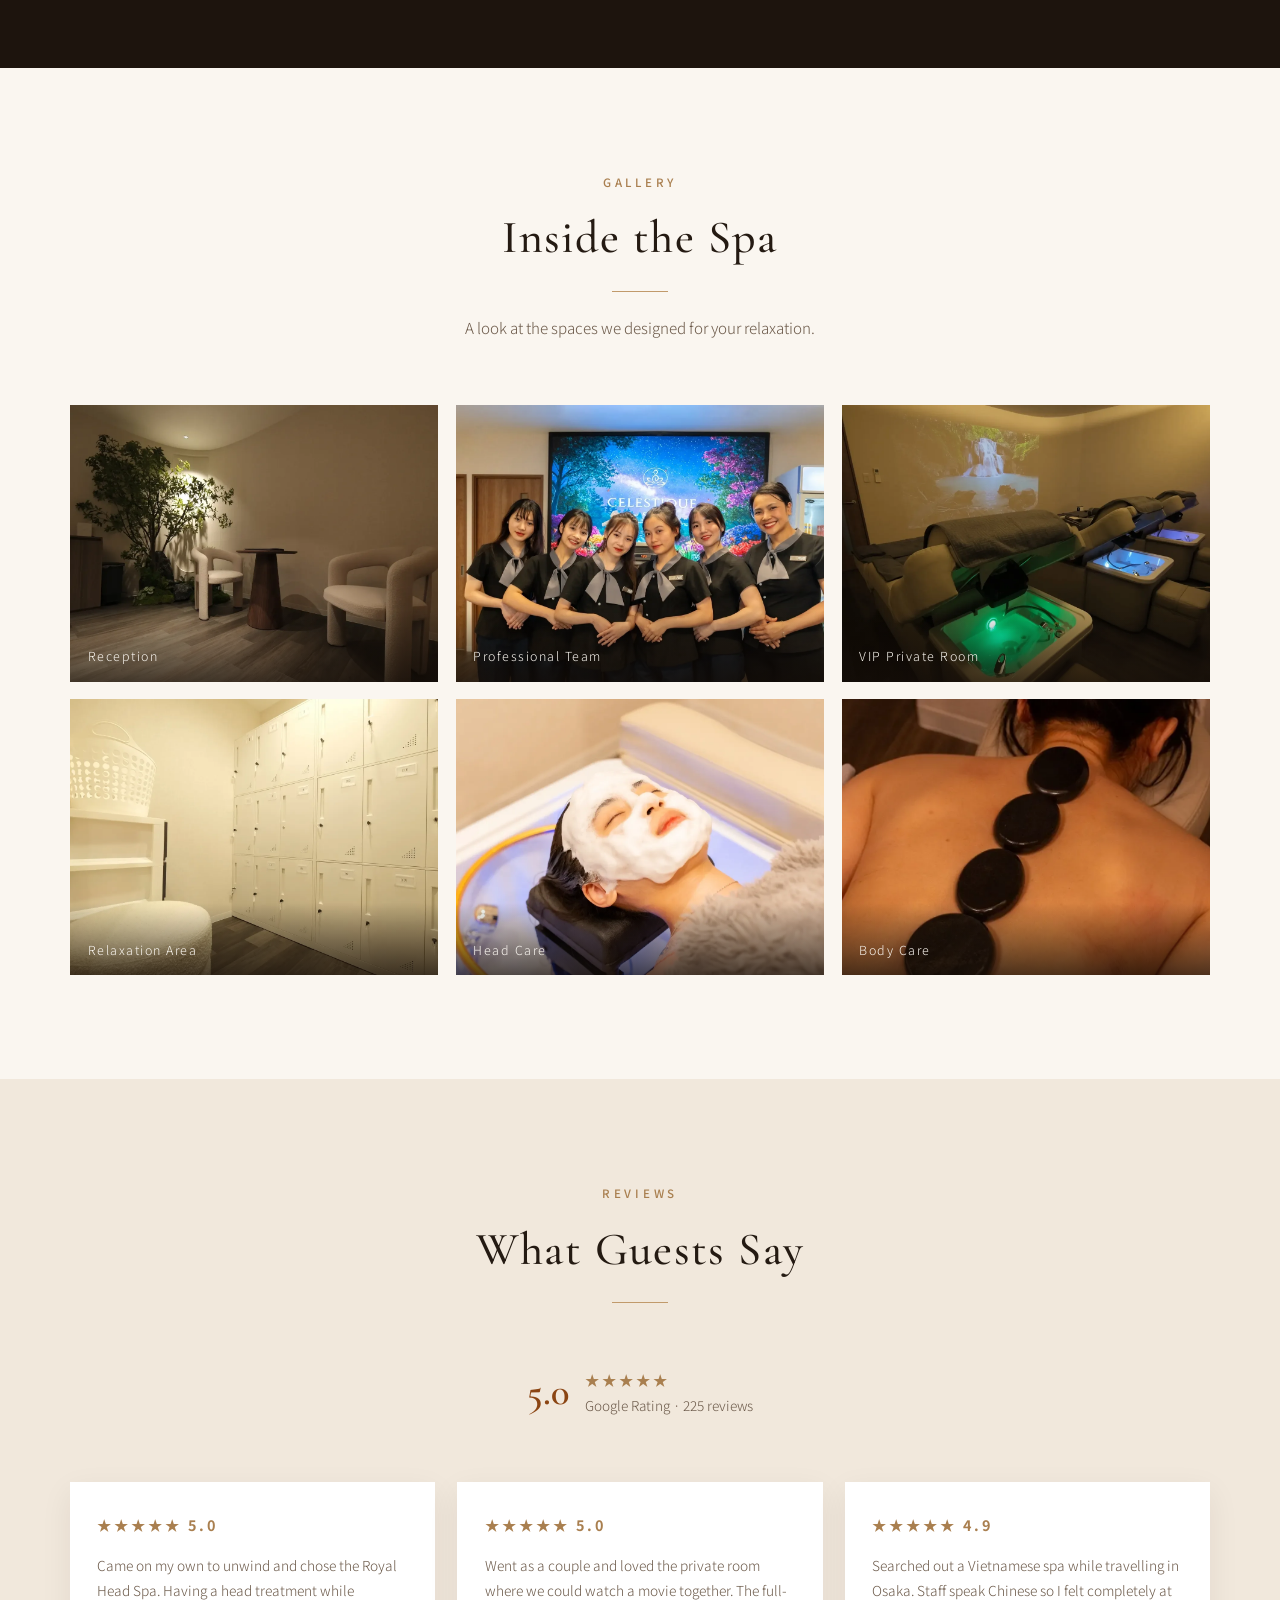
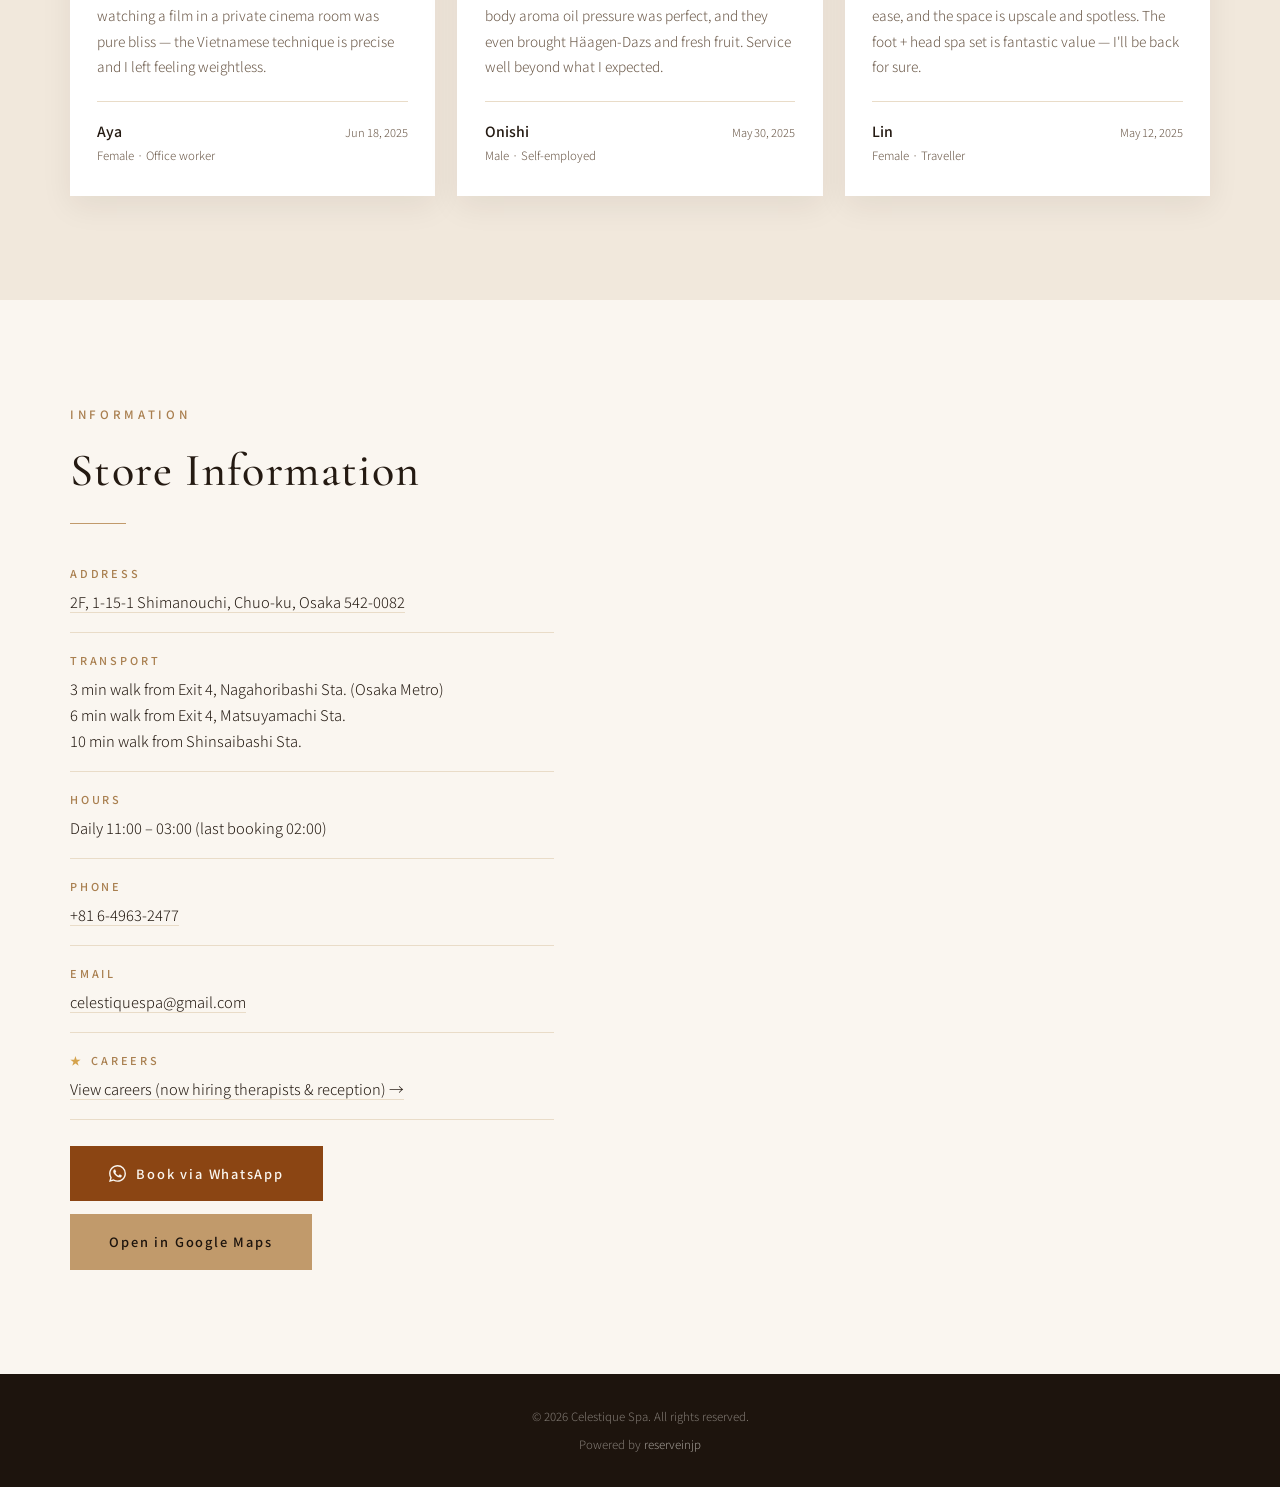
==== commit a50ddded: "Trim footer to copyright only (info duplicated 门店信息); star-highlight recruitment entry Co-Authored-B" ====
--- a/en/index.html
+++ b/en/index.html
@@ -355,7 +355,7 @@
               <p><a href="mailto:celestiquespa@gmail.com">celestiquespa@gmail.com</a></p>
             </div>
             <div class="access-item">
-              <h4>Careers</h4>
+              <h4><span class="rec-star">★</span> Careers</h4>
               <p><a href="../recruit.html?lang=en">View careers (now hiring therapists &amp; reception) →</a></p>
             </div>
 
@@ -374,28 +374,6 @@
 
   <footer class="footer">
     <div class="container">
-      <div class="footer-grid">
-        <div class="footer-brand">
-          <span class="logo-en">Celestique Spa</span>
-          <p>Kansai's only authentic Vietnamese spa — ultimate relaxation in private cinema rooms.</p>
-        </div>
-        <div>
-          <h4>Contact</h4>
-          <ul>
-            <li>2F, 1-15-1 Shimanouchi, Chuo-ku, Osaka 542-0082</li>
-            <li><a href="tel:+81649632477">+81 6-4963-2477</a></li>
-            <li><a href="mailto:celestiquespa@gmail.com">celestiquespa@gmail.com</a></li>
-          </ul>
-        </div>
-        <div>
-          <h4>Hours</h4>
-          <ul>
-            <li>Daily 11:00 – 03:00</li>
-            <li>Last booking 02:00</li>
-            <li>Open every day</li>
-          </ul>
-        </div>
-      </div>
       <div class="footer-bottom"><p>&copy; 2026 Celestique Spa. All rights reserved.</p>
         <p>Powered by <a href="https://reserveinjp.com/" target="_blank" rel="noopener">reserveinjp</a></p>
       </div>
--- a/styles.css
+++ b/styles.css
@@ -1063,7 +1063,7 @@
 .footer {
   background: var(--dark);
   color: rgba(250, 246, 240, 0.75);
-  padding: var(--space-2xl) 0 0;
+  padding: var(--space-lg) 0;
 }
 
 .footer-grid {
@@ -1105,8 +1105,7 @@
 }
 
 .footer-bottom {
-  border-top: 1px solid rgba(193, 154, 107, 0.2);
-  padding: 1.4rem 0;
+  padding: 0;
   display: flex;
   flex-wrap: wrap;
   flex-direction: column;
@@ -1482,3 +1481,6 @@
   .hero-cta .btn, .access-cta .btn { width: 100%; }
 }
 
+
+/* recruitment highlight (patch) */
+.rec-star { color:#d4a24c; margin-right:.15rem; }
